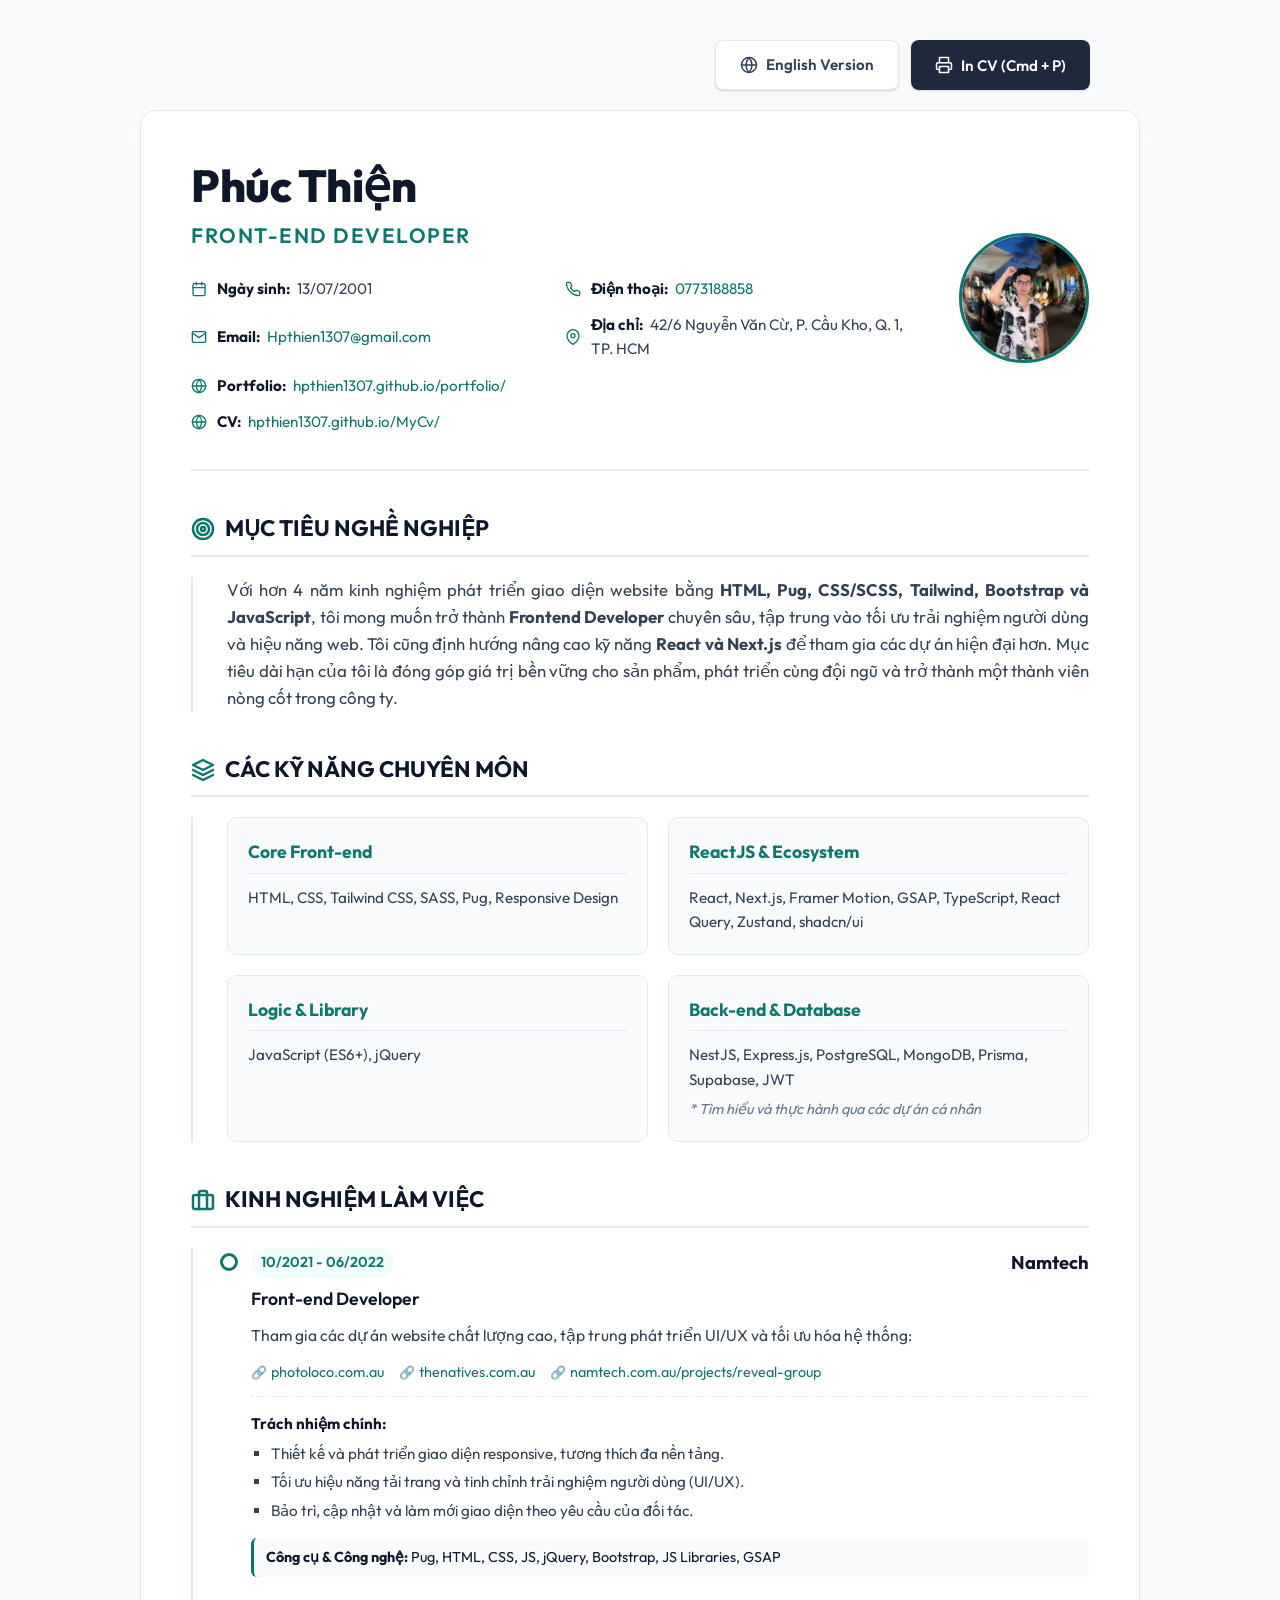
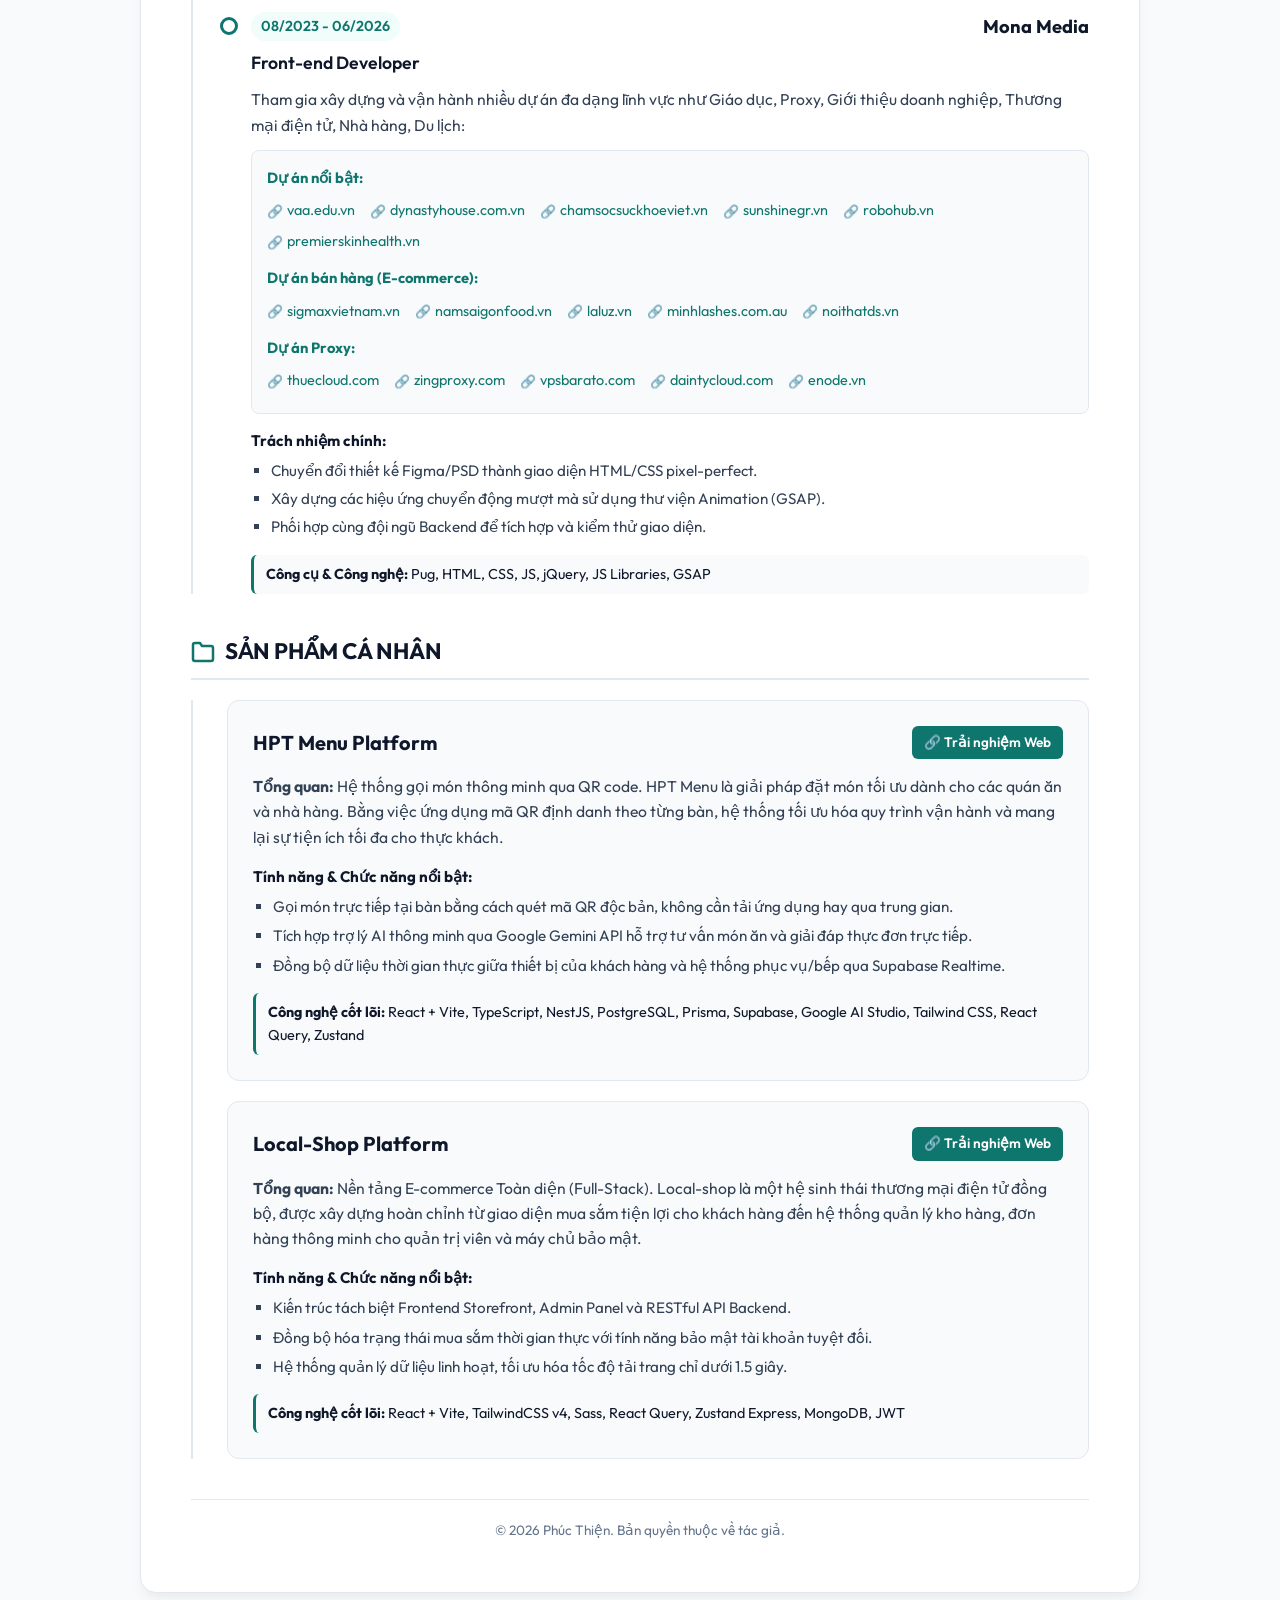
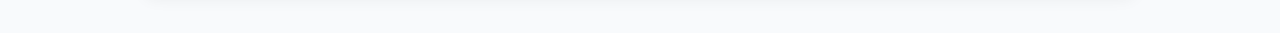
==== index.html @ 42ad77bf "remove note" ====
<!doctype html>
<html lang="vi">
  <head>
    <meta charset="UTF-8" />
    <meta name="viewport" content="width=device-width, initial-scale=1.0" />
    <title>Phúc Thiện - Front-end Developer Resume</title>
    <link rel="preconnect" href="https://fonts.googleapis.com" />
    <link rel="preconnect" href="https://fonts.gstatic.com" crossorigin />
    <link
      href="https://fonts.googleapis.com/css2?family=Outfit:wght@300;400;500;600;700;800&display=swap"
      rel="stylesheet"
    />
    <link rel="stylesheet" href="style.css" />
  </head>
  <body>
    <!-- Action Controls (Hidden in Print) -->
    <div class="no-print controls-container">
      <a href="index_en.html" class="btn-lang">
        <svg
          xmlns="http://www.w3.org/2000/svg"
          viewBox="0 0 24 24"
          fill="none"
          stroke="currentColor"
          stroke-width="2"
          stroke-linecap="round"
          stroke-linejoin="round"
          class="icon"
        >
          <circle cx="12" cy="12" r="10"></circle>
          <line x1="2" y1="12" x2="22" y2="12"></line>
          <path
            d="M12 2a15.3 15.3 0 0 1 4 10 15.3 15.3 0 0 1-4 10 15.3 15.3 0 0 1-4-10 15.3 15.3 0 0 1 4-10z"
          ></path>
        </svg>
        English Version
      </a>
      <button onclick="window.print()" class="btn-print">
        <svg
          xmlns="http://www.w3.org/2000/svg"
          viewBox="0 0 24 24"
          fill="none"
          stroke="currentColor"
          stroke-width="2"
          stroke-linecap="round"
          stroke-linejoin="round"
          class="icon"
        >
          <path d="M6 9V2h12v7"></path>
          <path
            d="M6 18H4a2 2 0 0 1-2-2v-5a2 2 0 0 1 2-2h16a2 2 0 0 1 2 2v5a2 2 0 0 1-2 2h-2"
          ></path>
          <rect x="6" y="14" width="12" height="8"></rect>
        </svg>
        In CV (Cmd + P)
      </button>
    </div>

    <div class="resume-container">
      <!-- Header Section -->
      <header class="resume-header">
        <div class="header-main">
          <h1 class="candidate-name">Phúc Thiện</h1>
          <p class="candidate-title">Front-end Developer</p>

          <div class="contact-grid">
            <div class="contact-item">
              <svg
                xmlns="http://www.w3.org/2000/svg"
                viewBox="0 0 24 24"
                fill="none"
                stroke="currentColor"
                stroke-width="2"
                stroke-linecap="round"
                stroke-linejoin="round"
                class="contact-icon"
              >
                <rect x="3" y="4" width="18" height="18" rx="2" ry="2"></rect>
                <line x1="16" y1="2" x2="16" y2="6"></line>
                <line x1="8" y1="2" x2="8" y2="6"></line>
                <line x1="3" y1="10" x2="21" y2="10"></line>
              </svg>
              <span><strong>Ngày sinh:</strong> 13/07/2001</span>
            </div>
            <div class="contact-item">
              <svg
                xmlns="http://www.w3.org/2000/svg"
                viewBox="0 0 24 24"
                fill="none"
                stroke="currentColor"
                stroke-width="2"
                stroke-linecap="round"
                stroke-linejoin="round"
                class="contact-icon"
              >
                <path
                  d="M22 16.92v3a2 2 0 0 1-2.18 2 19.79 19.79 0 0 1-8.63-3.07 19.5 19.5 0 0 1-6-6 19.79 19.79 0 0 1-3.07-8.67A2 2 0 0 1 4.11 2h3a2 2 0 0 1 2 1.72 12.84 12.84 0 0 0 .7 2.81 2 2 0 0 1-.45 2.11L8.09 9.91a16 16 0 0 0 6 6l1.27-1.27a2 2 0 0 1 2.11-.45 12.84 12.84 0 0 0 2.81.7A2 2 0 0 1 22 16.92z"
                ></path>
              </svg>
              <span
                ><strong>Điện thoại:</strong>
                <a href="tel:0773188858">0773188858</a></span
              >
            </div>
            <div class="contact-item">
              <svg
                xmlns="http://www.w3.org/2000/svg"
                viewBox="0 0 24 24"
                fill="none"
                stroke="currentColor"
                stroke-width="2"
                stroke-linecap="round"
                stroke-linejoin="round"
                class="contact-icon"
              >
                <path
                  d="M4 4h16c1.1 0 2 .9 2 2v12c0 1.1-.9 2-2 2H4c-1.1 0-2-.9-2-2V6c0-1.1.9-2 2-2z"
                ></path>
                <polyline points="22,6 12,13 2,6"></polyline>
              </svg>
              <span
                ><strong>Email:</strong>
                <a href="mailto:Hpthien1307@gmail.com"
                  >Hpthien1307@gmail.com</a
                ></span
              >
            </div>
            <div class="contact-item">
              <svg
                xmlns="http://www.w3.org/2000/svg"
                viewBox="0 0 24 24"
                fill="none"
                stroke="currentColor"
                stroke-width="2"
                stroke-linecap="round"
                stroke-linejoin="round"
                class="contact-icon"
              >
                <path d="M21 10c0 7-9 13-9 13s-9-6-9-13a9 9 0 0 1 18 0z"></path>
                <circle cx="12" cy="10" r="3"></circle>
              </svg>
              <span
                ><strong>Địa chỉ:</strong> 42/6 Nguyễn Văn Cừ, P. Cầu Kho, Q. 1,
                TP. HCM</span
              >
            </div>
            <div class="contact-item full-width">
              <svg
                xmlns="http://www.w3.org/2000/svg"
                viewBox="0 0 24 24"
                fill="none"
                stroke="currentColor"
                stroke-width="2"
                stroke-linecap="round"
                stroke-linejoin="round"
                class="contact-icon"
              >
                <circle cx="12" cy="12" r="10"></circle>
                <line x1="2" y1="12" x2="22" y2="12"></line>
                <path
                  d="M12 2a15.3 15.3 0 0 1 4 10 15.3 15.3 0 0 1-4 10 15.3 15.3 0 0 1-4-10 15.3 15.3 0 0 1 4-10z"
                ></path>
              </svg>
              <span
                ><strong>Portfolio:</strong>
                <a
                  href="https://hpthien1307.github.io/portfolio/"
                  target="_blank"
                  >hpthien1307.github.io/portfolio/</a
                ></span
              >
            </div>
            <div class="contact-item full-width">
              <svg
                xmlns="http://www.w3.org/2000/svg"
                viewBox="0 0 24 24"
                fill="none"
                stroke="currentColor"
                stroke-width="2"
                stroke-linecap="round"
                stroke-linejoin="round"
                class="contact-icon"
              >
                <circle cx="12" cy="12" r="10"></circle>
                <line x1="2" y1="12" x2="22" y2="12"></line>
                <path
                  d="M12 2a15.3 15.3 0 0 1 4 10 15.3 15.3 0 0 1-4 10 15.3 15.3 0 0 1-4-10 15.3 15.3 0 0 1 4-10z"
                ></path>
              </svg>
              <span
                ><strong>CV:</strong>
                <a href="https://hpthien1307.github.io/MyCv/" target="_blank"
                  >hpthien1307.github.io/MyCv/</a
                ></span
              >
            </div>
          </div>
        </div>

        <div class="header-avatar">
          <div class="avatar-wrapper">
            <!-- Standard image target. If missing, CSS fallback renders an elegant placeholder -->
            <img
              src="avatar.jpg"
              alt="Phúc Thiện"
              onerror="
                this.style.display = 'none';
                this.nextElementSibling.style.display = 'flex';
              "
            />
            <div class="avatar-placeholder" style="display: none">
              <img src="./public/photo_2026-06-13 22.33.22.jpeg" alt="" />
            </div>
          </div>
        </div>
      </header>

      <!-- Main Grid Area -->
      <main class="resume-main">
        <!-- Objective Section -->
        <section class="resume-section">
          <h2 class="section-title">
            <span class="title-icon">
              <svg
                xmlns="http://www.w3.org/2000/svg"
                viewBox="0 0 24 24"
                fill="none"
                stroke="currentColor"
                stroke-width="2.5"
                stroke-linecap="round"
                stroke-linejoin="round"
              >
                <circle cx="12" cy="12" r="10"></circle>
                <circle cx="12" cy="12" r="6"></circle>
                <circle cx="12" cy="12" r="2"></circle>
              </svg>
            </span>
            Mục tiêu nghề nghiệp
          </h2>
          <div class="section-content timeline">
            <p class="summary-text">
              Với hơn 4 năm kinh nghiệm phát triển giao diện website bằng
              <strong
                >HTML, Pug, CSS/SCSS, Tailwind, Bootstrap và JavaScript</strong
              >, tôi mong muốn trở thành
              <strong>Frontend Developer</strong> chuyên sâu, tập trung vào tối
              ưu trải nghiệm người dùng và hiệu năng web. Tôi cũng định hướng
              nâng cao kỹ năng <strong>React và Next.js</strong> để tham gia các
              dự án hiện đại hơn. Mục tiêu dài hạn của tôi là đóng góp giá trị
              bền vững cho sản phẩm, phát triển cùng đội ngũ và trở thành một
              thành viên nòng cốt trong công ty.
            </p>
          </div>
        </section>

        <!-- Skills Section -->
        <section class="resume-section">
          <h2 class="section-title">
            <span class="title-icon">
              <svg
                xmlns="http://www.w3.org/2000/svg"
                viewBox="0 0 24 24"
                fill="none"
                stroke="currentColor"
                stroke-width="2.5"
                stroke-linecap="round"
                stroke-linejoin="round"
              >
                <polygon points="12 2 2 7 12 12 22 7 12 2"></polygon>
                <polyline points="2 17 12 22 22 17"></polyline>
                <polyline points="2 12 12 17 22 12"></polyline>
              </svg>
            </span>
            Các kỹ năng chuyên môn
          </h2>
          <div class="section-content timeline skills-grid">
            <div class="skill-card">
              <h3 class="skill-category">Core Front-end</h3>
              <p class="skill-details">
                HTML, CSS, Tailwind CSS, SASS, Pug, Responsive Design
              </p>
            </div>

            <div class="skill-card">
              <h3 class="skill-category">ReactJS & Ecosystem</h3>
              <p class="skill-details">
                React, Next.js, Framer Motion, GSAP, TypeScript, React Query,
                Zustand, shadcn/ui
              </p>
            </div>

            <div class="skill-card">
              <h3 class="skill-category">Logic & Library</h3>
              <p class="skill-details">JavaScript (ES6+), jQuery</p>
            </div>

            <div class="skill-card">
              <h3 class="skill-category">Back-end & Database</h3>
              <p class="skill-details">
                NestJS, Express.js, PostgreSQL, MongoDB, Prisma, Supabase, JWT
              </p>
              <span class="skill-note"
                >* Tìm hiểu và thực hành qua các dự án cá nhân</span
              >
            </div>
          </div>
        </section>

        <!-- Work Experience Section -->
        <section class="resume-section">
          <h2 class="section-title">
            <span class="title-icon">
              <svg
                xmlns="http://www.w3.org/2000/svg"
                viewBox="0 0 24 24"
                fill="none"
                stroke="currentColor"
                stroke-width="2.5"
                stroke-linecap="round"
                stroke-linejoin="round"
              >
                <rect x="2" y="7" width="20" height="14" rx="2" ry="2"></rect>
                <path d="M16 21V5a2 2 0 0 0-2-2h-4a2 2 0 0 0-2 2v16"></path>
              </svg>
            </span>
            Kinh nghiệm làm việc
          </h2>
          <div class="section-content timeline">
            <!-- Job 1 -->
            <div class="timeline-item">
              <div class="timeline-meta">
                <span class="timeline-date">10/2021 - 06/2022</span>
                <span class="company-name">Namtech</span>
              </div>
              <div class="timeline-body">
                <h3 class="job-role">Front-end Developer</h3>
                <p class="job-desc">
                  Tham gia các dự án website chất lượng cao, tập trung phát
                  triển UI/UX và tối ưu hóa hệ thống:
                </p>
                <ul class="project-links">
                  <li>
                    <a href="https://photoloco.com.au/" target="_blank"
                      >photoloco.com.au</a
                    >
                  </li>
                  <li>
                    <a href="https://thenatives.com.au/" target="_blank"
                      >thenatives.com.au</a
                    >
                  </li>
                  <li>
                    <a
                      href="https://namtech.com.au/projects/reveal-group/"
                      target="_blank"
                      >namtech.com.au/projects/reveal-group</a
                    >
                  </li>
                </ul>
                <div class="job-tasks">
                  <p><strong>Trách nhiệm chính:</strong></p>
                  <ul>
                    <li>
                      Thiết kế và phát triển giao diện responsive, tương thích
                      đa nền tảng.
                    </li>
                    <li>
                      Tối ưu hiệu năng tải trang và tinh chỉnh trải nghiệm người
                      dùng (UI/UX).
                    </li>
                    <li>
                      Bảo trì, cập nhật và làm mới giao diện theo yêu cầu của
                      đối tác.
                    </li>
                  </ul>
                </div>
                <p class="tech-stack">
                  <strong>Công cụ & Công nghệ:</strong> Pug, HTML, CSS, JS,
                  jQuery, Bootstrap, JS Libraries, GSAP
                </p>
              </div>
            </div>

            <!-- Job 2 -->
            <div class="timeline-item">
              <div class="timeline-meta">
                <span class="timeline-date">08/2023 - 06/2026</span>
                <span class="company-name">Mona Media</span>
              </div>
              <div class="timeline-body">
                <h3 class="job-role">Front-end Developer</h3>
                <p class="job-desc">
                  Tham gia xây dựng và vận hành nhiều dự án đa dạng lĩnh vực như
                  Giáo dục, Proxy, Giới thiệu doanh nghiệp, Thương mại điện tử,
                  Nhà hàng, Du lịch:
                </p>
                <div class="project-categories-container">
                  <p><strong>Dự án nổi bật:</strong></p>
                  <ul class="project-links">
                    <li>
                      <a href="https://vaa.edu.vn/" target="_blank"
                        >vaa.edu.vn</a
                      >
                    </li>
                    <li>
                      <a href="https://www.dynastyhouse.com.vn/" target="_blank"
                        >dynastyhouse.com.vn</a
                      >
                    </li>
                    <li>
                      <a href="https://chamsocsuckhoeviet.vn/" target="_blank"
                        >chamsocsuckhoeviet.vn</a
                      >
                    </li>
                    <li>
                      <a href="https://sunshinegr.vn/" target="_blank"
                        >sunshinegr.vn</a
                      >
                    </li>
                    <li>
                      <a href="https://robohub.vn/" target="_blank"
                        >robohub.vn</a
                      >
                    </li>
                    <li>
                      <a href="https://premierskinhealth.vn/" target="_blank"
                        >premierskinhealth.vn</a
                      >
                    </li>
                  </ul>

                  <p><strong>Dự án bán hàng (E-commerce):</strong></p>
                  <ul class="project-links">
                    <li>
                      <a href="https://sigmaxvietnam.vn/" target="_blank"
                        >sigmaxvietnam.vn</a
                      >
                    </li>
                    <li>
                      <a href="https://namsaigonfood.vn/" target="_blank"
                        >namsaigonfood.vn</a
                      >
                    </li>
                    <li>
                      <a href="https://laluz.vn/" target="_blank">laluz.vn</a>
                    </li>
                    <li>
                      <a href="https://minhlashes.com.au/" target="_blank"
                        >minhlashes.com.au</a
                      >
                    </li>
                    <li>
                      <a href="https://noithatds.vn/" target="_blank"
                        >noithatds.vn</a
                      >
                    </li>
                  </ul>

                  <p><strong>Dự án Proxy:</strong></p>
                  <ul class="project-links">
                    <li>
                      <a href="https://thuecloud.com/" target="_blank"
                        >thuecloud.com</a
                      >
                    </li>
                    <li>
                      <a href="https://zingproxy.com/" target="_blank"
                        >zingproxy.com</a
                      >
                    </li>
                    <li>
                      <a href="https://vpsbarato.com/" target="_blank"
                        >vpsbarato.com</a
                      >
                    </li>
                    <li>
                      <a href="https://daintycloud.com/" target="_blank"
                        >daintycloud.com</a
                      >
                    </li>
                    <li>
                      <a href="https://enode.vn/" target="_blank">enode.vn</a>
                    </li>
                  </ul>
                </div>
                <div class="job-tasks">
                  <p><strong>Trách nhiệm chính:</strong></p>
                  <ul>
                    <li>
                      Chuyển đổi thiết kế Figma/PSD thành giao diện HTML/CSS
                      pixel-perfect.
                    </li>
                    <li>
                      Xây dựng các hiệu ứng chuyển động mượt mà sử dụng thư viện
                      Animation (GSAP).
                    </li>
                    <li>
                      Phối hợp cùng đội ngũ Backend để tích hợp và kiểm thử giao
                      diện.
                    </li>
                  </ul>
                </div>
                <p class="tech-stack">
                  <strong>Công cụ & Công nghệ:</strong> Pug, HTML, CSS, JS,
                  jQuery, JS Libraries, GSAP
                </p>
              </div>
            </div>
          </div>
        </section>

        <!-- Personal Projects Section -->
        <section class="resume-section">
          <h2 class="section-title">
            <span class="title-icon">
              <svg
                xmlns="http://www.w3.org/2000/svg"
                viewBox="0 0 24 24"
                fill="none"
                stroke="currentColor"
                stroke-width="2.5"
                stroke-linecap="round"
                stroke-linejoin="round"
              >
                <path
                  d="M22 19a2 2 0 0 1-2 2H4a2 2 0 0 1-2-2V5a2 2 0 0 1 2-2h5l2 3h9a2 2 0 0 1 2 2z"
                ></path>
              </svg>
            </span>
            Sản phẩm cá nhân
          </h2>
          <div class="section-content timeline">
            <div class="project-card">
              <div class="project-header">
                <h3 class="project-name">HPT Menu Platform</h3>
                <a
                  href="https://htp-menu-frontend.vercel.app"
                  target="_blank"
                  class="btn-project-link"
                >
                  🔗 Trải nghiệm Web
                </a>
              </div>

              <p class="project-overview">
                <strong>Tổng quan:</strong> Hệ thống gọi món thông minh qua QR
                code. HPT Menu là giải pháp đặt món tối ưu dành cho các quán ăn
                và nhà hàng. Bằng việc ứng dụng mã QR định danh theo từng bàn,
                hệ thống tối ưu hóa quy trình vận hành và mang lại sự tiện ích
                tối đa cho thực khách.
              </p>

              <div class="project-features">
                <p><strong>Tính năng & Chức năng nổi bật:</strong></p>
                <ul>
                  <li>
                    Gọi món trực tiếp tại bàn bằng cách quét mã QR độc bản,
                    không cần tải ứng dụng hay qua trung gian.
                  </li>
                  <li>
                    Tích hợp trợ lý AI thông minh qua Google Gemini API hỗ trợ
                    tư vấn món ăn và giải đáp thực đơn trực tiếp.
                  </li>
                  <li>
                    Đồng bộ dữ liệu thời gian thực giữa thiết bị của khách hàng
                    và hệ thống phục vụ/bếp qua Supabase Realtime.
                  </li>
                </ul>
              </div>

              <p class="tech-stack">
                <strong>Công nghệ cốt lõi:</strong> React + Vite, TypeScript,
                NestJS, PostgreSQL, Prisma, Supabase, Google AI Studio, Tailwind
                CSS, React Query, Zustand
              </p>
            </div>

            <div class="project-card">
              <div class="project-header">
                <h3 class="project-name">Local-Shop Platform</h3>
                <a
                  href="https://localshop-frontend-orcin.vercel.app/"
                  target="_blank"
                  class="btn-project-link"
                >
                  🔗 Trải nghiệm Web
                </a>
              </div>

              <p class="project-overview">
                <strong>Tổng quan:</strong> Nền tảng E-commerce Toàn diện
                (Full-Stack). Local-shop là một hệ sinh thái thương mại điện tử
                đồng bộ, được xây dựng hoàn chỉnh từ giao diện mua sắm tiện lợi
                cho khách hàng đến hệ thống quản lý kho hàng, đơn hàng thông
                minh cho quản trị viên và máy chủ bảo mật.
              </p>

              <div class="project-features">
                <p><strong>Tính năng & Chức năng nổi bật:</strong></p>
                <ul>
                  <li>
                    Kiến trúc tách biệt Frontend Storefront, Admin Panel và
                    RESTful API Backend.
                  </li>
                  <li>
                    Đồng bộ hóa trạng thái mua sắm thời gian thực với tính năng
                    bảo mật tài khoản tuyệt đối.
                  </li>
                  <li>
                    Hệ thống quản lý dữ liệu linh hoạt, tối ưu hóa tốc độ tải
                    trang chỉ dưới 1.5 giây.
                  </li>
                </ul>
              </div>

              <p class="tech-stack">
                <strong>Công nghệ cốt lõi:</strong> React + Vite, TailwindCSS
                v4, Sass, React Query, Zustand Express, MongoDB, JWT
              </p>
            </div>
          </div>
        </section>
      </main>

      <footer class="resume-footer">
        <p>&copy; 2026 Phúc Thiện. Bản quyền thuộc về tác giả.</p>
      </footer>
    </div>
  </body>
</html>
---- style.css ----
/* ==========================================================================
   DESIGN SYSTEM & VARIABLES
   ========================================================================== */
:root {
  --primary-color: #1e293b; /* Elegant Slate Blue */
  --accent-color: #0f766e; /* Dark Teal Accent */
  --accent-light: #f0fdfa; /* Soft Light Teal background */
  --text-main: #334155; /* Charcoal text for optimal readability */
  --text-dark: #0f172a; /* Near black for headers */
  --text-muted: #64748b; /* Cool grey for metadata */
  --border-color: #e2e8f0; /* Light grey borders */
  --bg-main: #f8fafc; /* Light slate canvas background */
  --bg-card: #ffffff; /* Crisp white card background */
  --font-primary:
    "Outfit", -apple-system, BlinkMacSystemFont, "Segoe UI", Roboto, sans-serif;
  --transition-smooth: all 0.3s cubic-bezier(0.4, 0, 0.2, 1);
  --shadow-sm: 0 1px 3px rgba(0, 0, 0, 0.05), 0 1px 2px rgba(0, 0, 0, 0.1);
  --shadow-md:
    0 4px 6px -1px rgba(0, 0, 0, 0.05), 0 2px 4px -1px rgba(0, 0, 0, 0.03);
  --shadow-lg:
    0 10px 15px -3px rgba(0, 0, 0, 0.05), 0 4px 6px -2px rgba(0, 0, 0, 0.02);
}

/* ==========================================================================
   RESET & BASE STYLES
   ========================================================================== */
* {
  box-sizing: border-box;
  margin: 0;
  padding: 0;
}

body {
  font-family: var(--font-primary);
  background-color: var(--bg-main);
  color: var(--text-main);
  line-height: 1.6;
  padding: 40px 20px;
  display: flex;
  flex-direction: column;
  align-items: center;
  min-height: 100vh;
  -webkit-font-smoothing: antialiased;
}

a {
  color: var(--accent-color);
  text-decoration: none;
  transition: var(--transition-smooth);
}

a:hover {
  color: var(--primary-color);
  text-decoration: underline;
}

/* ==========================================================================
   INTERACTIVE CONTROLS (Web Only)
   ========================================================================== */
.controls-container {
  width: 100%;
  max-width: 900px;
  margin-bottom: 20px;
  display: flex;
  justify-content: flex-end;
  gap: 12px;
}

.btn-print {
  display: inline-flex;
  align-items: center;
  gap: 8px;
  background-color: var(--primary-color);
  color: #ffffff;
  border: none;
  padding: 12px 24px;
  border-radius: 8px;
  font-family: var(--font-primary);
  font-weight: 600;
  font-size: 0.95rem;
  cursor: pointer;
  box-shadow: var(--shadow-sm);
  transition: var(--transition-smooth);
}

.btn-print:hover {
  background-color: var(--accent-color);
  transform: translateY(-1px);
  box-shadow: var(--shadow-md);
}

.btn-print .icon {
  width: 18px;
  height: 18px;
}

.btn-lang {
  display: inline-flex;
  align-items: center;
  gap: 8px;
  background-color: var(--bg-card);
  color: var(--text-main);
  border: 1px solid var(--border-color);
  padding: 12px 24px;
  border-radius: 8px;
  font-family: var(--font-primary);
  font-weight: 600;
  font-size: 0.95rem;
  cursor: pointer;
  box-shadow: var(--shadow-sm);
  transition: var(--transition-smooth);
}

.btn-lang:hover {
  color: var(--accent-color);
  border-color: var(--accent-color);
  background-color: var(--accent-light);
  transform: translateY(-1px);
  box-shadow: var(--shadow-md);
  text-decoration: none;
}

.btn-lang .icon {
  width: 18px;
  height: 18px;
}

/* ==========================================================================
   RESUME CONTAINER & LAYOUT
   ========================================================================== */
.resume-container {
  width: 100%;
  max-width: 1000px;
  background-color: var(--bg-card);
  border-radius: 16px;
  box-shadow: var(--shadow-lg);
  padding: 50px;
  border: 1px solid var(--border-color);
  position: relative;
  overflow: hidden;
}

/* Header Styling */
.resume-header {
  display: flex;
  justify-content: space-between;
  align-items: center;
  gap: 40px;
  border-bottom: 2px solid var(--border-color);
  padding-bottom: 35px;
  margin-bottom: 40px;
}

.header-main {
  flex: 1;
}

.candidate-name {
  font-size: 2.8rem;
  font-weight: 800;
  color: var(--text-dark);
  line-height: 1.1;
  margin-bottom: 8px;
  letter-spacing: -0.5px;
}

.candidate-title {
  font-size: 1.3rem;
  font-weight: 600;
  color: var(--accent-color);
  text-transform: uppercase;
  letter-spacing: 1.5px;
  margin-bottom: 25px;
}

.contact-grid {
  display: grid;
  grid-template-columns: repeat(2, 1fr);
  gap: 12px 20px;
}

.contact-item {
  display: flex;
  align-items: center;
  gap: 10px;
  font-size: 0.95rem;
}

.contact-item.full-width {
  grid-column: span 2;
}

.contact-icon {
  width: 16px;
  height: 16px;
  color: var(--accent-color);
  flex-shrink: 0;
}

.contact-item strong {
  color: var(--text-dark);
  margin-right: 4px;
}

/* Avatar Styling */
.header-avatar {
  flex-shrink: 0;
}

.avatar-wrapper {
  width: 130px;
  height: 130px;
  border-radius: 50%;
  overflow: hidden;
  border: 3px solid var(--accent-color);
  box-shadow: var(--shadow-md);
  background-color: var(--accent-light);
  display: flex;
  align-items: center;
  justify-content: center;
}

.avatar-wrapper img {
  width: 100%;
  height: 100%;
  object-fit: cover;
}

.avatar-placeholder {
  width: 100%;
  height: 100%;
  display: flex;
  align-items: center;
  justify-content: center;
  font-size: 2rem;
  font-weight: 700;
  color: var(--accent-color);
  background-color: var(--accent-light);
}

/* ==========================================================================
   RESUME CONTENT SECTIONS
   ========================================================================== */
.resume-section {
  margin-bottom: 40px;
}

.resume-section:last-of-type {
  margin-bottom: 20px;
}

.section-title {
  font-size: 1.4rem;
  font-weight: 700;
  color: var(--text-dark);
  text-transform: uppercase;
  display: flex;
  align-items: center;
  gap: 10px;
  margin-bottom: 20px;
  border-bottom: 2px solid var(--border-color);
  padding-bottom: 8px;
}

.title-icon {
  display: inline-flex;
  align-items: center;
  justify-content: center;
  color: var(--accent-color);
  width: 24px;
  height: 24px;
}

.section-content {
  padding-left: 34px;
}

.summary-text {
  font-size: 1.05rem;
  color: var(--text-main);
  text-align: justify;
}

/* Work Experience - Timeline Style */
.timeline {
  position: relative;
  border-left: 2px solid var(--border-color);
}

.timeline-item {
  position: relative;
  padding-left: 24px;
  margin-bottom: 35px;
}

.timeline-item:last-child {
  margin-bottom: 0;
}

.timeline-item::before {
  content: "";
  position: absolute;
  left: -7px;
  top: 5px;
  width: 12px;
  height: 12px;
  border-radius: 50%;
  background-color: var(--bg-card);
  border: 3px solid var(--accent-color);
  transition: var(--transition-smooth);
}

.timeline-item:hover::before {
  background-color: var(--accent-color);
  transform: scale(1.2);
}

.timeline-meta {
  display: flex;
  justify-content: space-between;
  align-items: center;
  margin-bottom: 8px;
}

.timeline-date {
  font-size: 0.9rem;
  font-weight: 600;
  color: var(--accent-color);
  background-color: var(--accent-light);
  padding: 3px 10px;
  border-radius: 20px;
}

.company-name {
  font-size: 1.15rem;
  font-weight: 700;
  color: var(--text-dark);
}

.job-role {
  font-size: 1.1rem;
  font-weight: 600;
  color: var(--text-dark);
  margin-bottom: 10px;
}

.job-desc {
  font-size: 0.98rem;
  margin-bottom: 12px;
  color: var(--text-main);
}

.project-categories-container {
  display: flex;
  flex-direction: column;
  gap: 8px;
  margin-bottom: 15px;
  background-color: var(--bg-main);
  padding: 15px;
  border-radius: 8px;
  border: 1px solid var(--border-color);
}

.project-categories-container p {
  font-size: 0.92rem;
  font-weight: 700;
  color: var(--accent-color);
  margin-bottom: 2px;
}

.project-categories-container .project-links {
  border-bottom: none;
  padding-bottom: 0;
  margin-bottom: 5px;
}

.project-links {
  list-style: none;
  display: flex;
  flex-wrap: wrap;
  gap: 8px 15px;
  margin-bottom: 15px;
  padding-bottom: 12px;
  border-bottom: 1px dashed var(--border-color);
}

.project-links li {
  font-size: 0.9rem;
  display: flex;
  align-items: center;
  gap: 4px;
}

.project-links li::before {
  content: "🔗";
  font-size: 0.8rem;
}

.job-tasks {
  margin-bottom: 15px;
}

.job-tasks p {
  font-size: 0.95rem;
  margin-bottom: 6px;
  color: var(--text-dark);
}

.job-tasks ul {
  list-style-type: square;
  padding-left: 20px;
}

.job-tasks li {
  font-size: 0.95rem;
  margin-bottom: 4px;
  color: var(--text-main);
}

.tech-stack {
  font-size: 0.9rem;
  background-color: var(--bg-main);
  padding: 8px 12px;
  border-radius: 6px;
  border-left: 3px solid var(--accent-color);
  color: var(--text-dark);
}

/* Skills Cards Layout */
.skills-grid {
  display: grid;
  grid-template-columns: repeat(2, 1fr);
  gap: 20px;
}

.skill-card {
  background-color: var(--bg-main);
  padding: 20px;
  border-radius: 10px;
  border: 1px solid var(--border-color);
  transition: var(--transition-smooth);
}

.skill-card:hover {
  transform: translateY(-2px);
  box-shadow: var(--shadow-md);
  border-color: var(--accent-color);
}

.skill-category {
  font-size: 1.1rem;
  font-weight: 700;
  color: var(--accent-color);
  margin-bottom: 12px;
  border-bottom: 1px solid var(--border-color);
  padding-bottom: 6px;
}

.skill-card ul {
  list-style-type: none;
}

.skill-details {
  font-size: 0.95rem;
  color: var(--text-main);
  line-height: 1.6;
}

.skill-note {
  display: block;
  font-size: 0.9rem;
  color: var(--text-muted);
  margin-top: 6px;
  font-style: italic;
}

.skill-card li {
  font-size: 0.95rem;
  margin-bottom: 10px;
  position: relative;
  padding-left: 15px;
}

.skill-card li:last-child {
  margin-bottom: 0;
}

.skill-card li::before {
  content: "•";
  color: var(--accent-color);
  font-weight: bold;
  position: absolute;
  left: 0;
  font-size: 1.2rem;
  line-height: 1;
}

/* Footer */
.resume-footer {
  text-align: center;
  border-top: 1px solid var(--border-color);
  padding-top: 20px;
  margin-top: 40px;
  color: var(--text-muted);
  font-size: 0.85rem;
}

/* Project Cards */
.project-card {
  background-color: var(--bg-main);
  padding: 25px;
  border-radius: 12px;
  border: 1px solid var(--border-color);
  margin-bottom: 20px;
  transition: var(--transition-smooth);
}

.project-card:hover {
  transform: translateY(-2px);
  box-shadow: var(--shadow-md);
  border-color: var(--accent-color);
}

.project-header {
  display: flex;
  justify-content: space-between;
  align-items: center;
  margin-bottom: 15px;
  flex-wrap: wrap;
  gap: 10px;
}

.project-name {
  font-size: 1.25rem;
  font-weight: 700;
  color: var(--text-dark);
}

.btn-project-link {
  display: inline-flex;
  align-items: center;
  background-color: var(--accent-color);
  color: #ffffff;
  padding: 6px 12px;
  border-radius: 6px;
  font-size: 0.85rem;
  font-weight: 600;
  transition: var(--transition-smooth);
}

.btn-project-link:hover {
  background-color: var(--primary-color);
  color: #ffffff;
  text-decoration: none;
}

.project-overview {
  font-size: 0.98rem;
  color: var(--text-main);
  margin-bottom: 15px;
}

.project-features {
  margin-bottom: 15px;
}

.project-features p {
  font-size: 0.95rem;
  font-weight: 600;
  color: var(--text-dark);
  margin-bottom: 6px;
}

.project-features ul {
  list-style-type: square;
  padding-left: 20px;
}

.project-features li {
  font-size: 0.95rem;
  margin-bottom: 5px;
  color: var(--text-main);
}

/* ==========================================================================
   RESPONSIVE DESIGN (Screen)
   ========================================================================== */
@media (max-width: 768px) {
  body {
    padding: 20px 10px;
  }

  .resume-container {
    padding: 25px 20px;
  }

  .resume-header {
    flex-direction: column-reverse;
    align-items: flex-start;
    gap: 20px;
    padding-bottom: 25px;
  }

  .candidate-name {
    font-size: 2.2rem;
  }

  .contact-grid {
    grid-template-columns: 1fr;
    gap: 8px;
  }

  .contact-item.full-width {
    grid-column: span 1;
  }

  .section-content {
    padding-left: 0;
  }

  .timeline {
    border-left: none;
  }

  .timeline-item {
    padding-left: 0;
  }

  .timeline-item::before {
    display: none;
  }

  .timeline-meta {
    flex-direction: column;
    align-items: flex-start;
    gap: 6px;
    margin-bottom: 10px;
  }

  .skills-grid {
    grid-template-columns: 1fr;
  }
}

/* ==========================================================================
   PRINT STYLES (Cmd + P Optimization)
   ========================================================================== */
@media print {
  /* Reset layout for physical paper */
  @page {
    size: A4;
    margin: 15mm 15mm 15mm 15mm;
  }

  body {
    background-color: #ffffff;
    color: #000000;
    padding: 0;
    margin: 0;
    width: 100%;
    font-size: 10pt; /* Optimal print font size */
  }

  .no-print {
    display: none !important;
  }

  .resume-container {
    border: none;
    box-shadow: none;
    padding: 0;
    background: transparent;
    width: 100%;
    max-width: 100%;
  }

  .resume-header {
    border-bottom: 1.5pt solid #000000;
    padding-bottom: 20px;
    margin-bottom: 25px;
  }

  .candidate-name {
    font-size: 24pt;
    color: #000000;
  }

  .candidate-title {
    font-size: 13pt;
    color: #333333;
    margin-bottom: 15px;
  }

  .contact-grid {
    grid-template-columns: repeat(2, 1fr);
    gap: 6px 15px;
  }

  .contact-item {
    font-size: 9pt;
  }

  .avatar-wrapper {
    width: 100px;
    height: 100px;
    border: 2pt solid #000000;
    /* Ensure background graphics prints if browser settings allow */
    print-color-adjust: exact;
    -webkit-print-color-adjust: exact;
  }

  .resume-section {
    margin-bottom: 25px;
  }

  .section-title {
    font-size: 12pt;
    border-bottom: 1.5pt solid #000000;
    padding-bottom: 4px;
    margin-bottom: 12px;
    color: #000000;
    page-break-after: avoid;
    break-after: avoid;
  }

  .title-icon {
    display: none; /* Hide SVG icons in print to clean up look */
  }

  .section-content {
    padding-left: 0;
  }

  .summary-text {
    font-size: 9.5pt;
  }

  /* Print Timeline Adjustment */
  .timeline {
    border-left: none;
  }

  .timeline-item {
    padding-left: 0;
    margin-bottom: 20px;
  }

  .timeline-item::before {
    display: none;
  }

  .timeline-meta {
    margin-bottom: 4px;
  }

  .timeline-date {
    background-color: transparent;
    border: 1px solid #000000;
    color: #000000;
    font-size: 8.5pt;
    font-weight: 700;
    padding: 2px 6px;
    border-radius: 4px;
    print-color-adjust: exact;
    -webkit-print-color-adjust: exact;
  }

  .company-name {
    font-size: 11pt;
  }

  .job-role {
    font-size: 10.5pt;
    margin-bottom: 6px;
  }

  .project-categories-container {
    background-color: transparent;
    padding: 0;
    border: none;
    margin-bottom: 10px;
    gap: 4px;
  }

  .project-categories-container p {
    font-size: 9pt;
    margin-bottom: 2px;
  }

  .project-categories-container .project-links {
    border-bottom: none;
    padding-bottom: 0;
    margin-bottom: 4px;
  }

  .project-links {
    gap: 6px 12px;
    margin-bottom: 8px;
    padding-bottom: 6px;
  }

  .project-links li::before {
    content: "";
  }

  .tech-stack {
    background-color: transparent;
    border: 1px solid #e2e8f0;
    padding: 4px 8px;
    font-size: 8.5pt;
    print-color-adjust: exact;
    -webkit-print-color-adjust: exact;
  }

  .skills-grid {
    grid-template-columns: repeat(2, 1fr);
    gap: 15px;
  }

  .skill-card {
    background-color: transparent;
    padding: 0;
    border: none;
  }

  .skill-category {
    font-size: 10.5pt;
    margin-bottom: 6px;
    border-bottom: 0.5pt solid #000000;
    padding-bottom: 2px;
    color: #000000;
  }

  .skill-card li {
    font-size: 9pt;
    margin-bottom: 6px;
  }

  .skill-details {
    font-size: 9pt;
    line-height: 1.4;
    color: #333333;
  }

  .skill-note {
    display: block;
    font-size: 8pt;
    color: #666666;
    margin-top: 4px;
    font-style: italic;
  }

  /* Project print styles */
  .project-card {
    background-color: transparent;
    padding: 0;
    border: none;
  }

  .project-header {
    margin-bottom: 8px;
  }

  .project-name {
    font-size: 11pt;
  }

  .btn-project-link {
    background-color: transparent;
    color: #000000;
    border: 1px solid #000000;
    padding: 2px 6px;
    font-size: 8pt;
    border-radius: 4px;
    print-color-adjust: exact;
    -webkit-print-color-adjust: exact;
  }

  .project-overview {
    font-size: 9.5pt;
    margin-bottom: 8px;
  }

  .project-features {
    margin-bottom: 8px;
  }

  .project-features p {
    font-size: 9.5pt;
    margin-bottom: 4px;
  }

  .project-features li {
    font-size: 9pt;
    margin-bottom: 4px;
  }

  .resume-footer {
    margin-top: 20px;
    padding-top: 10px;
    font-size: 8pt;
  }
}
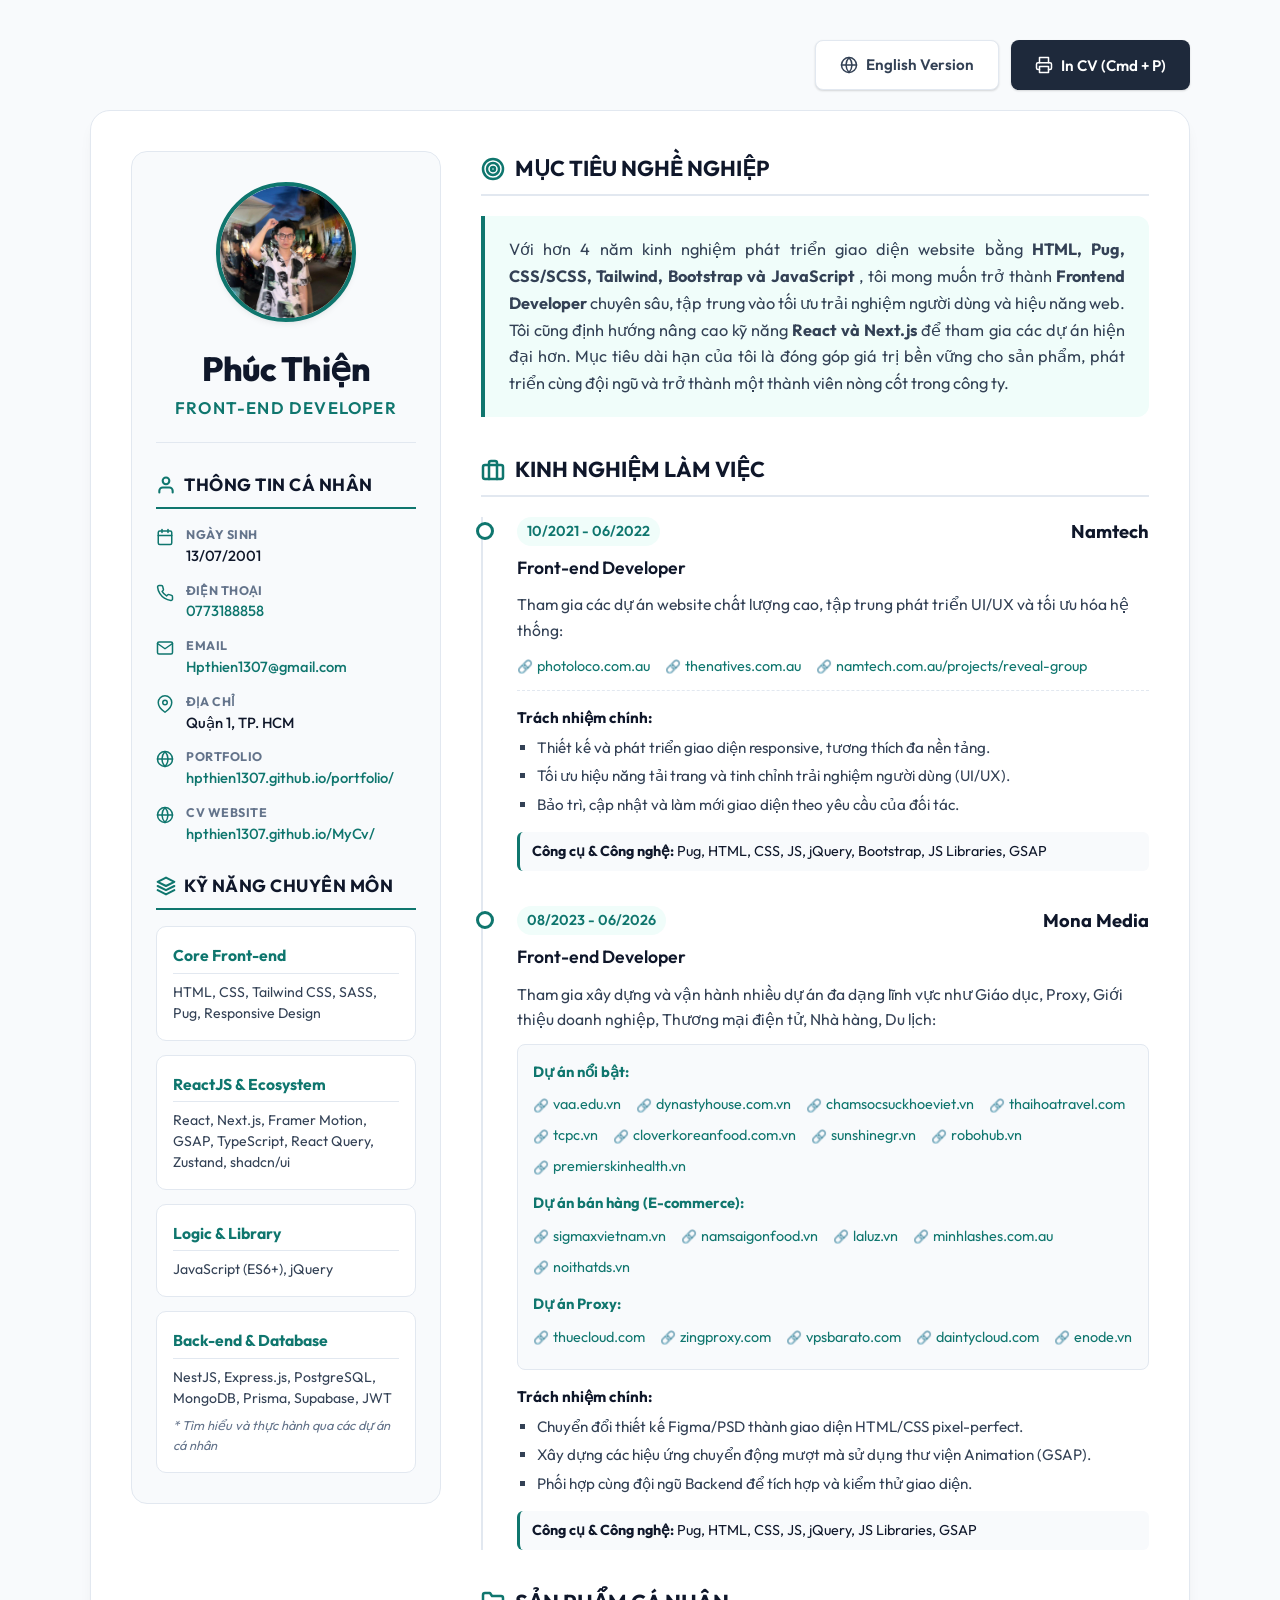
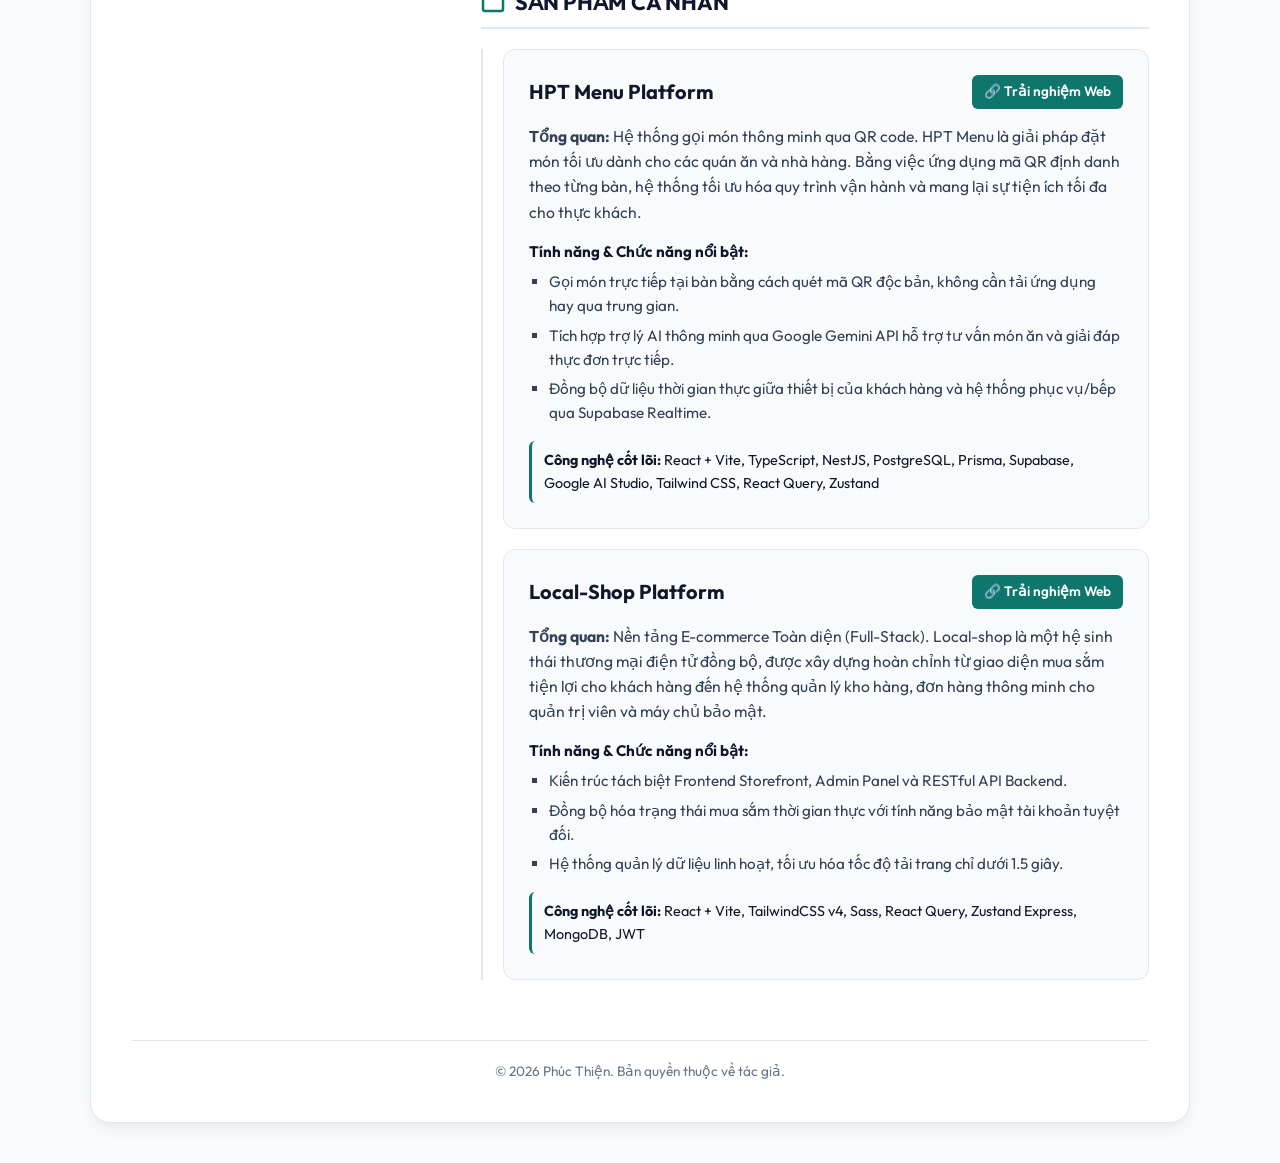
==== commit ac9fa02d: "update content" ====
--- a/index.html
+++ b/index.html
@@ -6,10 +6,7 @@
     <title>Phúc Thiện - Front-end Developer Resume</title>
     <link rel="preconnect" href="https://fonts.googleapis.com" />
     <link rel="preconnect" href="https://fonts.gstatic.com" crossorigin />
-    <link
-      href="https://fonts.googleapis.com/css2?family=Outfit:wght@300;400;500;600;700;800&display=swap"
-      rel="stylesheet"
-    />
+    <link href="https://fonts.googleapis.com/css2?family=Outfit:wght@300;400;500;600;700;800&display=swap" rel="stylesheet" />
     <link rel="stylesheet" href="style.css" />
   </head>
   <body>
@@ -28,9 +25,7 @@
         >
           <circle cx="12" cy="12" r="10"></circle>
           <line x1="2" y1="12" x2="22" y2="12"></line>
-          <path
-            d="M12 2a15.3 15.3 0 0 1 4 10 15.3 15.3 0 0 1-4 10 15.3 15.3 0 0 1-4-10 15.3 15.3 0 0 1 4-10z"
-          ></path>
+          <path d="M12 2a15.3 15.3 0 0 1 4 10 15.3 15.3 0 0 1-4 10 15.3 15.3 0 0 1-4-10 15.3 15.3 0 0 1 4-10z"></path>
         </svg>
         English Version
       </a>
@@ -46,9 +41,7 @@
           class="icon"
         >
           <path d="M6 9V2h12v7"></path>
-          <path
-            d="M6 18H4a2 2 0 0 1-2-2v-5a2 2 0 0 1 2-2h16a2 2 0 0 1 2 2v5a2 2 0 0 1-2 2h-2"
-          ></path>
+          <path d="M6 18H4a2 2 0 0 1-2-2v-5a2 2 0 0 1 2-2h16a2 2 0 0 1 2 2v5a2 2 0 0 1-2 2h-2"></path>
           <rect x="6" y="14" width="12" height="8"></rect>
         </svg>
         In CV (Cmd + P)
@@ -56,570 +49,492 @@
     </div>
 
     <div class="resume-container">
-      <!-- Header Section -->
-      <header class="resume-header">
-        <div class="header-main">
-          <h1 class="candidate-name">Phúc Thiện</h1>
-          <p class="candidate-title">Front-end Developer</p>
-
-          <div class="contact-grid">
-            <div class="contact-item">
-              <svg
-                xmlns="http://www.w3.org/2000/svg"
-                viewBox="0 0 24 24"
-                fill="none"
-                stroke="currentColor"
-                stroke-width="2"
-                stroke-linecap="round"
-                stroke-linejoin="round"
-                class="contact-icon"
-              >
-                <rect x="3" y="4" width="18" height="18" rx="2" ry="2"></rect>
-                <line x1="16" y1="2" x2="16" y2="6"></line>
-                <line x1="8" y1="2" x2="8" y2="6"></line>
-                <line x1="3" y1="10" x2="21" y2="10"></line>
-              </svg>
-              <span><strong>Ngày sinh:</strong> 13/07/2001</span>
-            </div>
-            <div class="contact-item">
-              <svg
-                xmlns="http://www.w3.org/2000/svg"
-                viewBox="0 0 24 24"
-                fill="none"
-                stroke="currentColor"
-                stroke-width="2"
-                stroke-linecap="round"
-                stroke-linejoin="round"
-                class="contact-icon"
-              >
-                <path
-                  d="M22 16.92v3a2 2 0 0 1-2.18 2 19.79 19.79 0 0 1-8.63-3.07 19.5 19.5 0 0 1-6-6 19.79 19.79 0 0 1-3.07-8.67A2 2 0 0 1 4.11 2h3a2 2 0 0 1 2 1.72 12.84 12.84 0 0 0 .7 2.81 2 2 0 0 1-.45 2.11L8.09 9.91a16 16 0 0 0 6 6l1.27-1.27a2 2 0 0 1 2.11-.45 12.84 12.84 0 0 0 2.81.7A2 2 0 0 1 22 16.92z"
-                ></path>
-              </svg>
-              <span
-                ><strong>Điện thoại:</strong>
-                <a href="tel:0773188858">0773188858</a></span
-              >
-            </div>
-            <div class="contact-item">
-              <svg
-                xmlns="http://www.w3.org/2000/svg"
-                viewBox="0 0 24 24"
-                fill="none"
-                stroke="currentColor"
-                stroke-width="2"
-                stroke-linecap="round"
-                stroke-linejoin="round"
-                class="contact-icon"
-              >
-                <path
-                  d="M4 4h16c1.1 0 2 .9 2 2v12c0 1.1-.9 2-2 2H4c-1.1 0-2-.9-2-2V6c0-1.1.9-2 2-2z"
-                ></path>
-                <polyline points="22,6 12,13 2,6"></polyline>
-              </svg>
-              <span
-                ><strong>Email:</strong>
-                <a href="mailto:Hpthien1307@gmail.com"
-                  >Hpthien1307@gmail.com</a
-                ></span
-              >
-            </div>
-            <div class="contact-item">
-              <svg
-                xmlns="http://www.w3.org/2000/svg"
-                viewBox="0 0 24 24"
-                fill="none"
-                stroke="currentColor"
-                stroke-width="2"
-                stroke-linecap="round"
-                stroke-linejoin="round"
-                class="contact-icon"
-              >
-                <path d="M21 10c0 7-9 13-9 13s-9-6-9-13a9 9 0 0 1 18 0z"></path>
-                <circle cx="12" cy="10" r="3"></circle>
-              </svg>
-              <span
-                ><strong>Địa chỉ:</strong> 42/6 Nguyễn Văn Cừ, P. Cầu Kho, Q. 1,
-                TP. HCM</span
-              >
-            </div>
-            <div class="contact-item full-width">
-              <svg
-                xmlns="http://www.w3.org/2000/svg"
-                viewBox="0 0 24 24"
-                fill="none"
-                stroke="currentColor"
-                stroke-width="2"
-                stroke-linecap="round"
-                stroke-linejoin="round"
-                class="contact-icon"
-              >
-                <circle cx="12" cy="12" r="10"></circle>
-                <line x1="2" y1="12" x2="22" y2="12"></line>
-                <path
-                  d="M12 2a15.3 15.3 0 0 1 4 10 15.3 15.3 0 0 1-4 10 15.3 15.3 0 0 1-4-10 15.3 15.3 0 0 1 4-10z"
-                ></path>
-              </svg>
-              <span
-                ><strong>Portfolio:</strong>
-                <a
-                  href="https://hpthien1307.github.io/portfolio/"
-                  target="_blank"
-                  >hpthien1307.github.io/portfolio/</a
-                ></span
-              >
-            </div>
-            <div class="contact-item full-width">
-              <svg
-                xmlns="http://www.w3.org/2000/svg"
-                viewBox="0 0 24 24"
-                fill="none"
-                stroke="currentColor"
-                stroke-width="2"
-                stroke-linecap="round"
-                stroke-linejoin="round"
-                class="contact-icon"
-              >
-                <circle cx="12" cy="12" r="10"></circle>
-                <line x1="2" y1="12" x2="22" y2="12"></line>
-                <path
-                  d="M12 2a15.3 15.3 0 0 1 4 10 15.3 15.3 0 0 1-4 10 15.3 15.3 0 0 1-4-10 15.3 15.3 0 0 1 4-10z"
-                ></path>
-              </svg>
-              <span
-                ><strong>CV:</strong>
-                <a href="https://hpthien1307.github.io/MyCv/" target="_blank"
-                  >hpthien1307.github.io/MyCv/</a
-                ></span
-              >
+      <div class="resume-layout">
+        <!-- Sidebar (Left Column: Personal Info & Skills) -->
+        <aside class="resume-sidebar">
+          <div class="sidebar-avatar">
+            <div class="avatar-wrapper">
+              <img
+                src="avatar.jpg"
+                alt="Phúc Thiện"
+                onerror="
+                  this.style.display = 'none'
+                  this.nextElementSibling.style.display = 'flex'
+                "
+              />
+              <div class="avatar-placeholder" style="display: none">
+                <img src="./public/photo_2026-06-13 22.33.22.jpeg" alt="Phúc Thiện" />
+              </div>
             </div>
           </div>
-        </div>
-
-        <div class="header-avatar">
-          <div class="avatar-wrapper">
-            <!-- Standard image target. If missing, CSS fallback renders an elegant placeholder -->
-            <img
-              src="avatar.jpg"
-              alt="Phúc Thiện"
-              onerror="
-                this.style.display = 'none';
-                this.nextElementSibling.style.display = 'flex';
-              "
-            />
-            <div class="avatar-placeholder" style="display: none">
-              <img src="./public/photo_2026-06-13 22.33.22.jpeg" alt="" />
+
+          <div class="sidebar-header">
+            <h1 class="candidate-name">Phúc Thiện</h1>
+            <p class="candidate-title">Front-end Developer</p>
+          </div>
+
+          <!-- Contact / Personal Information -->
+          <div class="sidebar-section">
+            <h2 class="sidebar-section-title">
+              <span class="title-icon">
+                <svg
+                  xmlns="http://www.w3.org/2000/svg"
+                  viewBox="0 0 24 24"
+                  fill="none"
+                  stroke="currentColor"
+                  stroke-width="2.5"
+                  stroke-linecap="round"
+                  stroke-linejoin="round"
+                >
+                  <path d="M20 21v-2a4 4 0 0 0-4-4H8a4 4 0 0 0-4 4v2"></path>
+                  <circle cx="12" cy="7" r="4"></circle>
+                </svg>
+              </span>
+              Thông tin cá nhân
+            </h2>
+            <div class="contact-list">
+              <div class="contact-item">
+                <svg
+                  xmlns="http://www.w3.org/2000/svg"
+                  viewBox="0 0 24 24"
+                  fill="none"
+                  stroke="currentColor"
+                  stroke-width="2"
+                  stroke-linecap="round"
+                  stroke-linejoin="round"
+                  class="contact-icon"
+                >
+                  <rect x="3" y="4" width="18" height="18" rx="2" ry="2"></rect>
+                  <line x1="16" y1="2" x2="16" y2="6"></line>
+                  <line x1="8" y1="2" x2="8" y2="6"></line>
+                  <line x1="3" y1="10" x2="21" y2="10"></line>
+                </svg>
+                <div class="contact-text">
+                  <span class="contact-label">Ngày sinh</span>
+                  <span class="contact-value">13/07/2001</span>
+                </div>
+              </div>
+
+              <div class="contact-item">
+                <svg
+                  xmlns="http://www.w3.org/2000/svg"
+                  viewBox="0 0 24 24"
+                  fill="none"
+                  stroke="currentColor"
+                  stroke-width="2"
+                  stroke-linecap="round"
+                  stroke-linejoin="round"
+                  class="contact-icon"
+                >
+                  <path
+                    d="M22 16.92v3a2 2 0 0 1-2.18 2 19.79 19.79 0 0 1-8.63-3.07 19.5 19.5 0 0 1-6-6 19.79 19.79 0 0 1-3.07-8.67A2 2 0 0 1 4.11 2h3a2 2 0 0 1 2 1.72 12.84 12.84 0 0 0 .7 2.81 2 2 0 0 1-.45 2.11L8.09 9.91a16 16 0 0 0 6 6l1.27-1.27a2 2 0 0 1 2.11-.45 12.84 12.84 0 0 0 2.81.7A2 2 0 0 1 22 16.92z"
+                  ></path>
+                </svg>
+                <div class="contact-text">
+                  <span class="contact-label">Điện thoại</span>
+                  <a href="tel:0773188858" class="contact-value">0773188858</a>
+                </div>
+              </div>
+
+              <div class="contact-item">
+                <svg
+                  xmlns="http://www.w3.org/2000/svg"
+                  viewBox="0 0 24 24"
+                  fill="none"
+                  stroke="currentColor"
+                  stroke-width="2"
+                  stroke-linecap="round"
+                  stroke-linejoin="round"
+                  class="contact-icon"
+                >
+                  <path d="M4 4h16c1.1 0 2 .9 2 2v12c0 1.1-.9 2-2 2H4c-1.1 0-2-.9-2-2V6c0-1.1.9-2 2-2z"></path>
+                  <polyline points="22,6 12,13 2,6"></polyline>
+                </svg>
+                <div class="contact-text">
+                  <span class="contact-label">Email</span>
+                  <a href="mailto:Hpthien1307@gmail.com" class="contact-value">Hpthien1307@gmail.com</a>
+                </div>
+              </div>
+
+              <div class="contact-item">
+                <svg
+                  xmlns="http://www.w3.org/2000/svg"
+                  viewBox="0 0 24 24"
+                  fill="none"
+                  stroke="currentColor"
+                  stroke-width="2"
+                  stroke-linecap="round"
+                  stroke-linejoin="round"
+                  class="contact-icon"
+                >
+                  <path d="M21 10c0 7-9 13-9 13s-9-6-9-13a9 9 0 0 1 18 0z"></path>
+                  <circle cx="12" cy="10" r="3"></circle>
+                </svg>
+                <div class="contact-text">
+                  <span class="contact-label">Địa chỉ</span>
+                  <span class="contact-value">Quận 1, TP. HCM</span>
+                </div>
+              </div>
+
+              <div class="contact-item">
+                <svg
+                  xmlns="http://www.w3.org/2000/svg"
+                  viewBox="0 0 24 24"
+                  fill="none"
+                  stroke="currentColor"
+                  stroke-width="2"
+                  stroke-linecap="round"
+                  stroke-linejoin="round"
+                  class="contact-icon"
+                >
+                  <circle cx="12" cy="12" r="10"></circle>
+                  <line x1="2" y1="12" x2="22" y2="12"></line>
+                  <path d="M12 2a15.3 15.3 0 0 1 4 10 15.3 15.3 0 0 1-4 10 15.3 15.3 0 0 1-4-10 15.3 15.3 0 0 1 4-10z"></path>
+                </svg>
+                <div class="contact-text">
+                  <span class="contact-label">Portfolio</span>
+                  <a href="https://hpthien1307.github.io/portfolio/" target="_blank" class="contact-value">
+                    hpthien1307.github.io/portfolio/
+                  </a>
+                </div>
+              </div>
+
+              <div class="contact-item">
+                <svg
+                  xmlns="http://www.w3.org/2000/svg"
+                  viewBox="0 0 24 24"
+                  fill="none"
+                  stroke="currentColor"
+                  stroke-width="2"
+                  stroke-linecap="round"
+                  stroke-linejoin="round"
+                  class="contact-icon"
+                >
+                  <circle cx="12" cy="12" r="10"></circle>
+                  <line x1="2" y1="12" x2="22" y2="12"></line>
+                  <path d="M12 2a15.3 15.3 0 0 1 4 10 15.3 15.3 0 0 1-4 10 15.3 15.3 0 0 1-4-10 15.3 15.3 0 0 1 4-10z"></path>
+                </svg>
+                <div class="contact-text">
+                  <span class="contact-label">CV Website</span>
+                  <a href="https://hpthien1307.github.io/MyCv/" target="_blank" class="contact-value">hpthien1307.github.io/MyCv/</a>
+                </div>
+              </div>
             </div>
           </div>
-        </div>
-      </header>
-
-      <!-- Main Grid Area -->
-      <main class="resume-main">
-        <!-- Objective Section -->
-        <section class="resume-section">
-          <h2 class="section-title">
-            <span class="title-icon">
-              <svg
-                xmlns="http://www.w3.org/2000/svg"
-                viewBox="0 0 24 24"
-                fill="none"
-                stroke="currentColor"
-                stroke-width="2.5"
-                stroke-linecap="round"
-                stroke-linejoin="round"
-              >
-                <circle cx="12" cy="12" r="10"></circle>
-                <circle cx="12" cy="12" r="6"></circle>
-                <circle cx="12" cy="12" r="2"></circle>
-              </svg>
-            </span>
-            Mục tiêu nghề nghiệp
-          </h2>
-          <div class="section-content timeline">
-            <p class="summary-text">
-              Với hơn 4 năm kinh nghiệm phát triển giao diện website bằng
-              <strong
-                >HTML, Pug, CSS/SCSS, Tailwind, Bootstrap và JavaScript</strong
-              >, tôi mong muốn trở thành
-              <strong>Frontend Developer</strong> chuyên sâu, tập trung vào tối
-              ưu trải nghiệm người dùng và hiệu năng web. Tôi cũng định hướng
-              nâng cao kỹ năng <strong>React và Next.js</strong> để tham gia các
-              dự án hiện đại hơn. Mục tiêu dài hạn của tôi là đóng góp giá trị
-              bền vững cho sản phẩm, phát triển cùng đội ngũ và trở thành một
-              thành viên nòng cốt trong công ty.
-            </p>
+
+          <!-- Skills Section in Sidebar -->
+          <div class="sidebar-section">
+            <h2 class="sidebar-section-title">
+              <span class="title-icon">
+                <svg
+                  xmlns="http://www.w3.org/2000/svg"
+                  viewBox="0 0 24 24"
+                  fill="none"
+                  stroke="currentColor"
+                  stroke-width="2.5"
+                  stroke-linecap="round"
+                  stroke-linejoin="round"
+                >
+                  <polygon points="12 2 2 7 12 12 22 7 12 2"></polygon>
+                  <polyline points="2 17 12 22 22 17"></polyline>
+                  <polyline points="2 12 12 17 22 12"></polyline>
+                </svg>
+              </span>
+              Kỹ năng chuyên môn
+            </h2>
+            <div class="sidebar-skills">
+              <div class="skill-card">
+                <h3 class="skill-category">Core Front-end</h3>
+                <p class="skill-details">HTML, CSS, Tailwind CSS, SASS, Pug, Responsive Design</p>
+              </div>
+
+              <div class="skill-card">
+                <h3 class="skill-category">ReactJS & Ecosystem</h3>
+                <p class="skill-details">React, Next.js, Framer Motion, GSAP, TypeScript, React Query, Zustand, shadcn/ui</p>
+              </div>
+
+              <div class="skill-card">
+                <h3 class="skill-category">Logic & Library</h3>
+                <p class="skill-details">JavaScript (ES6+), jQuery</p>
+              </div>
+
+              <div class="skill-card">
+                <h3 class="skill-category">Back-end & Database</h3>
+                <p class="skill-details">NestJS, Express.js, PostgreSQL, MongoDB, Prisma, Supabase, JWT</p>
+                <span class="skill-note">* Tìm hiểu và thực hành qua các dự án cá nhân</span>
+              </div>
+            </div>
           </div>
-        </section>
-
-        <!-- Skills Section -->
-        <section class="resume-section">
-          <h2 class="section-title">
-            <span class="title-icon">
-              <svg
-                xmlns="http://www.w3.org/2000/svg"
-                viewBox="0 0 24 24"
-                fill="none"
-                stroke="currentColor"
-                stroke-width="2.5"
-                stroke-linecap="round"
-                stroke-linejoin="round"
-              >
-                <polygon points="12 2 2 7 12 12 22 7 12 2"></polygon>
-                <polyline points="2 17 12 22 22 17"></polyline>
-                <polyline points="2 12 12 17 22 12"></polyline>
-              </svg>
-            </span>
-            Các kỹ năng chuyên môn
-          </h2>
-          <div class="section-content timeline skills-grid">
-            <div class="skill-card">
-              <h3 class="skill-category">Core Front-end</h3>
-              <p class="skill-details">
-                HTML, CSS, Tailwind CSS, SASS, Pug, Responsive Design
+        </aside>
+
+        <!-- Main Content (Right Column) -->
+        <main class="resume-main">
+          <!-- Objective Section -->
+          <section class="resume-section">
+            <h2 class="section-title">
+              <span class="title-icon">
+                <svg
+                  xmlns="http://www.w3.org/2000/svg"
+                  viewBox="0 0 24 24"
+                  fill="none"
+                  stroke="currentColor"
+                  stroke-width="2.5"
+                  stroke-linecap="round"
+                  stroke-linejoin="round"
+                >
+                  <circle cx="12" cy="12" r="10"></circle>
+                  <circle cx="12" cy="12" r="6"></circle>
+                  <circle cx="12" cy="12" r="2"></circle>
+                </svg>
+              </span>
+              Mục tiêu nghề nghiệp
+            </h2>
+            <div class="section-content objective-box">
+              <p class="summary-text">
+                Với hơn 4 năm kinh nghiệm phát triển giao diện website bằng
+                <strong>HTML, Pug, CSS/SCSS, Tailwind, Bootstrap và JavaScript</strong>
+                , tôi mong muốn trở thành
+                <strong>Frontend Developer</strong>
+                chuyên sâu, tập trung vào tối ưu trải nghiệm người dùng và hiệu năng web. Tôi cũng định hướng nâng cao kỹ năng
+                <strong>React và Next.js</strong>
+                để tham gia các dự án hiện đại hơn. Mục tiêu dài hạn của tôi là đóng góp giá trị bền vững cho sản phẩm, phát triển cùng đội
+                ngũ và trở thành một thành viên nòng cốt trong công ty.
               </p>
             </div>
-
-            <div class="skill-card">
-              <h3 class="skill-category">ReactJS & Ecosystem</h3>
-              <p class="skill-details">
-                React, Next.js, Framer Motion, GSAP, TypeScript, React Query,
-                Zustand, shadcn/ui
-              </p>
-            </div>
-
-            <div class="skill-card">
-              <h3 class="skill-category">Logic & Library</h3>
-              <p class="skill-details">JavaScript (ES6+), jQuery</p>
-            </div>
-
-            <div class="skill-card">
-              <h3 class="skill-category">Back-end & Database</h3>
-              <p class="skill-details">
-                NestJS, Express.js, PostgreSQL, MongoDB, Prisma, Supabase, JWT
-              </p>
-              <span class="skill-note"
-                >* Tìm hiểu và thực hành qua các dự án cá nhân</span
-              >
-            </div>
-          </div>
-        </section>
-
-        <!-- Work Experience Section -->
-        <section class="resume-section">
-          <h2 class="section-title">
-            <span class="title-icon">
-              <svg
-                xmlns="http://www.w3.org/2000/svg"
-                viewBox="0 0 24 24"
-                fill="none"
-                stroke="currentColor"
-                stroke-width="2.5"
-                stroke-linecap="round"
-                stroke-linejoin="round"
-              >
-                <rect x="2" y="7" width="20" height="14" rx="2" ry="2"></rect>
-                <path d="M16 21V5a2 2 0 0 0-2-2h-4a2 2 0 0 0-2 2v16"></path>
-              </svg>
-            </span>
-            Kinh nghiệm làm việc
-          </h2>
-          <div class="section-content timeline">
-            <!-- Job 1 -->
-            <div class="timeline-item">
-              <div class="timeline-meta">
-                <span class="timeline-date">10/2021 - 06/2022</span>
-                <span class="company-name">Namtech</span>
-              </div>
-              <div class="timeline-body">
-                <h3 class="job-role">Front-end Developer</h3>
-                <p class="job-desc">
-                  Tham gia các dự án website chất lượng cao, tập trung phát
-                  triển UI/UX và tối ưu hóa hệ thống:
-                </p>
-                <ul class="project-links">
-                  <li>
-                    <a href="https://photoloco.com.au/" target="_blank"
-                      >photoloco.com.au</a
-                    >
-                  </li>
-                  <li>
-                    <a href="https://thenatives.com.au/" target="_blank"
-                      >thenatives.com.au</a
-                    >
-                  </li>
-                  <li>
-                    <a
-                      href="https://namtech.com.au/projects/reveal-group/"
-                      target="_blank"
-                      >namtech.com.au/projects/reveal-group</a
-                    >
-                  </li>
-                </ul>
-                <div class="job-tasks">
-                  <p><strong>Trách nhiệm chính:</strong></p>
-                  <ul>
+          </section>
+
+          <!-- Work Experience Section -->
+          <section class="resume-section">
+            <h2 class="section-title">
+              <span class="title-icon">
+                <svg
+                  xmlns="http://www.w3.org/2000/svg"
+                  viewBox="0 0 24 24"
+                  fill="none"
+                  stroke="currentColor"
+                  stroke-width="2.5"
+                  stroke-linecap="round"
+                  stroke-linejoin="round"
+                >
+                  <rect x="2" y="7" width="20" height="14" rx="2" ry="2"></rect>
+                  <path d="M16 21V5a2 2 0 0 0-2-2h-4a2 2 0 0 0-2 2v16"></path>
+                </svg>
+              </span>
+              Kinh nghiệm làm việc
+            </h2>
+            <div class="section-content timeline">
+              <!-- Job 1 -->
+              <div class="timeline-item">
+                <div class="timeline-meta">
+                  <span class="timeline-date">10/2021 - 06/2022</span>
+                  <span class="company-name">Namtech</span>
+                </div>
+                <div class="timeline-body">
+                  <h3 class="job-role">Front-end Developer</h3>
+                  <p class="job-desc">Tham gia các dự án website chất lượng cao, tập trung phát triển UI/UX và tối ưu hóa hệ thống:</p>
+                  <ul class="project-links">
                     <li>
-                      Thiết kế và phát triển giao diện responsive, tương thích
-                      đa nền tảng.
+                      <a href="https://photoloco.com.au/" target="_blank">photoloco.com.au</a>
                     </li>
                     <li>
-                      Tối ưu hiệu năng tải trang và tinh chỉnh trải nghiệm người
-                      dùng (UI/UX).
+                      <a href="https://thenatives.com.au/" target="_blank">thenatives.com.au</a>
                     </li>
                     <li>
-                      Bảo trì, cập nhật và làm mới giao diện theo yêu cầu của
-                      đối tác.
+                      <a href="https://namtech.com.au/projects/reveal-group/" target="_blank">namtech.com.au/projects/reveal-group</a>
                     </li>
                   </ul>
-                </div>
+                  <div class="job-tasks">
+                    <p><strong>Trách nhiệm chính:</strong></p>
+                    <ul>
+                      <li>Thiết kế và phát triển giao diện responsive, tương thích đa nền tảng.</li>
+                      <li>Tối ưu hiệu năng tải trang và tinh chỉnh trải nghiệm người dùng (UI/UX).</li>
+                      <li>Bảo trì, cập nhật và làm mới giao diện theo yêu cầu của đối tác.</li>
+                    </ul>
+                  </div>
+                  <p class="tech-stack">
+                    <strong>Công cụ & Công nghệ:</strong>
+                    Pug, HTML, CSS, JS, jQuery, Bootstrap, JS Libraries, GSAP
+                  </p>
+                </div>
+              </div>
+
+              <!-- Job 2 -->
+              <div class="timeline-item">
+                <div class="timeline-meta">
+                  <span class="timeline-date">08/2023 - 06/2026</span>
+                  <span class="company-name">Mona Media</span>
+                </div>
+                <div class="timeline-body">
+                  <h3 class="job-role">Front-end Developer</h3>
+                  <p class="job-desc">
+                    Tham gia xây dựng và vận hành nhiều dự án đa dạng lĩnh vực như Giáo dục, Proxy, Giới thiệu doanh nghiệp, Thương mại điện
+                    tử, Nhà hàng, Du lịch:
+                  </p>
+                  <div class="project-categories-container">
+                    <p><strong>Dự án nổi bật:</strong></p>
+                    <ul class="project-links">
+                      <li>
+                        <a href="https://vaa.edu.vn/" target="_blank">vaa.edu.vn</a>
+                      </li>
+                      <li>
+                        <a href="https://www.dynastyhouse.com.vn/" target="_blank">dynastyhouse.com.vn</a>
+                      </li>
+                      <li>
+                        <a href="https://chamsocsuckhoeviet.vn/" target="_blank">chamsocsuckhoeviet.vn</a>
+                      </li>
+                      <li>
+                        <a href="https://thaihoatravel.com/" target="_blank">thaihoatravel.com</a>
+                      </li>
+                      <li>
+                        <a href="https://tcpc.vn/" target="_blank">tcpc.vn</a>
+                      </li>
+                      <li>
+                        <a href="https://cloverkoreanfood.com.vn/" target="_blank">cloverkoreanfood.com.vn</a>
+                      </li>
+                      <li>
+                        <a href="https://sunshinegr.vn/" target="_blank">sunshinegr.vn</a>
+                      </li>
+                      <li>
+                        <a href="https://robohub.vn/" target="_blank">robohub.vn</a>
+                      </li>
+                      <li>
+                        <a href="https://premierskinhealth.vn/" target="_blank">premierskinhealth.vn</a>
+                      </li>
+                    </ul>
+
+                    <p><strong>Dự án bán hàng (E-commerce):</strong></p>
+                    <ul class="project-links">
+                      <li>
+                        <a href="https://sigmaxvietnam.vn/" target="_blank">sigmaxvietnam.vn</a>
+                      </li>
+                      <li>
+                        <a href="https://namsaigonfood.vn/" target="_blank">namsaigonfood.vn</a>
+                      </li>
+                      <li>
+                        <a href="https://laluz.vn/" target="_blank">laluz.vn</a>
+                      </li>
+                      <li>
+                        <a href="https://minhlashes.com.au/" target="_blank">minhlashes.com.au</a>
+                      </li>
+                      <li>
+                        <a href="https://noithatds.vn/" target="_blank">noithatds.vn</a>
+                      </li>
+                    </ul>
+
+                    <p><strong>Dự án Proxy:</strong></p>
+                    <ul class="project-links">
+                      <li>
+                        <a href="https://thuecloud.com/" target="_blank">thuecloud.com</a>
+                      </li>
+                      <li>
+                        <a href="https://zingproxy.com/" target="_blank">zingproxy.com</a>
+                      </li>
+                      <li>
+                        <a href="https://vpsbarato.com/" target="_blank">vpsbarato.com</a>
+                      </li>
+                      <li>
+                        <a href="https://daintycloud.com/" target="_blank">daintycloud.com</a>
+                      </li>
+                      <li>
+                        <a href="https://enode.vn/" target="_blank">enode.vn</a>
+                      </li>
+                    </ul>
+                  </div>
+                  <div class="job-tasks">
+                    <p><strong>Trách nhiệm chính:</strong></p>
+                    <ul>
+                      <li>Chuyển đổi thiết kế Figma/PSD thành giao diện HTML/CSS pixel-perfect.</li>
+                      <li>Xây dựng các hiệu ứng chuyển động mượt mà sử dụng thư viện Animation (GSAP).</li>
+                      <li>Phối hợp cùng đội ngũ Backend để tích hợp và kiểm thử giao diện.</li>
+                    </ul>
+                  </div>
+                  <p class="tech-stack">
+                    <strong>Công cụ & Công nghệ:</strong>
+                    Pug, HTML, CSS, JS, jQuery, JS Libraries, GSAP
+                  </p>
+                </div>
+              </div>
+            </div>
+          </section>
+
+          <!-- Personal Projects Section -->
+          <section class="resume-section">
+            <h2 class="section-title">
+              <span class="title-icon">
+                <svg
+                  xmlns="http://www.w3.org/2000/svg"
+                  viewBox="0 0 24 24"
+                  fill="none"
+                  stroke="currentColor"
+                  stroke-width="2.5"
+                  stroke-linecap="round"
+                  stroke-linejoin="round"
+                >
+                  <path d="M22 19a2 2 0 0 1-2 2H4a2 2 0 0 1-2-2V5a2 2 0 0 1 2-2h5l2 3h9a2 2 0 0 1 2 2z"></path>
+                </svg>
+              </span>
+              Sản phẩm cá nhân
+            </h2>
+            <div class="section-content timeline">
+              <div class="project-card">
+                <div class="project-header">
+                  <h3 class="project-name">HPT Menu Platform</h3>
+                  <a href="https://htp-menu-frontend.vercel.app" target="_blank" class="btn-project-link">🔗 Trải nghiệm Web</a>
+                </div>
+
+                <p class="project-overview">
+                  <strong>Tổng quan:</strong>
+                  Hệ thống gọi món thông minh qua QR code. HPT Menu là giải pháp đặt món tối ưu dành cho các quán ăn và nhà hàng. Bằng việc
+                  ứng dụng mã QR định danh theo từng bàn, hệ thống tối ưu hóa quy trình vận hành và mang lại sự tiện ích tối đa cho thực
+                  khách.
+                </p>
+
+                <div class="project-features">
+                  <p><strong>Tính năng & Chức năng nổi bật:</strong></p>
+                  <ul>
+                    <li>Gọi món trực tiếp tại bàn bằng cách quét mã QR độc bản, không cần tải ứng dụng hay qua trung gian.</li>
+                    <li>Tích hợp trợ lý AI thông minh qua Google Gemini API hỗ trợ tư vấn món ăn và giải đáp thực đơn trực tiếp.</li>
+                    <li>Đồng bộ dữ liệu thời gian thực giữa thiết bị của khách hàng và hệ thống phục vụ/bếp qua Supabase Realtime.</li>
+                  </ul>
+                </div>
+
                 <p class="tech-stack">
-                  <strong>Công cụ & Công nghệ:</strong> Pug, HTML, CSS, JS,
-                  jQuery, Bootstrap, JS Libraries, GSAP
+                  <strong>Công nghệ cốt lõi:</strong>
+                  React + Vite, TypeScript, NestJS, PostgreSQL, Prisma, Supabase, Google AI Studio, Tailwind CSS, React Query, Zustand
                 </p>
               </div>
+
+              <div class="project-card">
+                <div class="project-header">
+                  <h3 class="project-name">Local-Shop Platform</h3>
+                  <a href="https://localshop-frontend-orcin.vercel.app/" target="_blank" class="btn-project-link">🔗 Trải nghiệm Web</a>
+                </div>
+
+                <p class="project-overview">
+                  <strong>Tổng quan:</strong>
+                  Nền tảng E-commerce Toàn diện (Full-Stack). Local-shop là một hệ sinh thái thương mại điện tử đồng bộ, được xây dựng hoàn
+                  chỉnh từ giao diện mua sắm tiện lợi cho khách hàng đến hệ thống quản lý kho hàng, đơn hàng thông minh cho quản trị viên và
+                  máy chủ bảo mật.
+                </p>
+
+                <div class="project-features">
+                  <p><strong>Tính năng & Chức năng nổi bật:</strong></p>
+                  <ul>
+                    <li>Kiến trúc tách biệt Frontend Storefront, Admin Panel và RESTful API Backend.</li>
+                    <li>Đồng bộ hóa trạng thái mua sắm thời gian thực với tính năng bảo mật tài khoản tuyệt đối.</li>
+                    <li>Hệ thống quản lý dữ liệu linh hoạt, tối ưu hóa tốc độ tải trang chỉ dưới 1.5 giây.</li>
+                  </ul>
+                </div>
+
+                <p class="tech-stack">
+                  <strong>Công nghệ cốt lõi:</strong>
+                  React + Vite, TailwindCSS v4, Sass, React Query, Zustand Express, MongoDB, JWT
+                </p>
+              </div>
             </div>
-
-            <!-- Job 2 -->
-            <div class="timeline-item">
-              <div class="timeline-meta">
-                <span class="timeline-date">08/2023 - 06/2026</span>
-                <span class="company-name">Mona Media</span>
-              </div>
-              <div class="timeline-body">
-                <h3 class="job-role">Front-end Developer</h3>
-                <p class="job-desc">
-                  Tham gia xây dựng và vận hành nhiều dự án đa dạng lĩnh vực như
-                  Giáo dục, Proxy, Giới thiệu doanh nghiệp, Thương mại điện tử,
-                  Nhà hàng, Du lịch:
-                </p>
-                <div class="project-categories-container">
-                  <p><strong>Dự án nổi bật:</strong></p>
-                  <ul class="project-links">
-                    <li>
-                      <a href="https://vaa.edu.vn/" target="_blank"
-                        >vaa.edu.vn</a
-                      >
-                    </li>
-                    <li>
-                      <a href="https://www.dynastyhouse.com.vn/" target="_blank"
-                        >dynastyhouse.com.vn</a
-                      >
-                    </li>
-                    <li>
-                      <a href="https://chamsocsuckhoeviet.vn/" target="_blank"
-                        >chamsocsuckhoeviet.vn</a
-                      >
-                    </li>
-                    <li>
-                      <a href="https://sunshinegr.vn/" target="_blank"
-                        >sunshinegr.vn</a
-                      >
-                    </li>
-                    <li>
-                      <a href="https://robohub.vn/" target="_blank"
-                        >robohub.vn</a
-                      >
-                    </li>
-                    <li>
-                      <a href="https://premierskinhealth.vn/" target="_blank"
-                        >premierskinhealth.vn</a
-                      >
-                    </li>
-                  </ul>
-
-                  <p><strong>Dự án bán hàng (E-commerce):</strong></p>
-                  <ul class="project-links">
-                    <li>
-                      <a href="https://sigmaxvietnam.vn/" target="_blank"
-                        >sigmaxvietnam.vn</a
-                      >
-                    </li>
-                    <li>
-                      <a href="https://namsaigonfood.vn/" target="_blank"
-                        >namsaigonfood.vn</a
-                      >
-                    </li>
-                    <li>
-                      <a href="https://laluz.vn/" target="_blank">laluz.vn</a>
-                    </li>
-                    <li>
-                      <a href="https://minhlashes.com.au/" target="_blank"
-                        >minhlashes.com.au</a
-                      >
-                    </li>
-                    <li>
-                      <a href="https://noithatds.vn/" target="_blank"
-                        >noithatds.vn</a
-                      >
-                    </li>
-                  </ul>
-
-                  <p><strong>Dự án Proxy:</strong></p>
-                  <ul class="project-links">
-                    <li>
-                      <a href="https://thuecloud.com/" target="_blank"
-                        >thuecloud.com</a
-                      >
-                    </li>
-                    <li>
-                      <a href="https://zingproxy.com/" target="_blank"
-                        >zingproxy.com</a
-                      >
-                    </li>
-                    <li>
-                      <a href="https://vpsbarato.com/" target="_blank"
-                        >vpsbarato.com</a
-                      >
-                    </li>
-                    <li>
-                      <a href="https://daintycloud.com/" target="_blank"
-                        >daintycloud.com</a
-                      >
-                    </li>
-                    <li>
-                      <a href="https://enode.vn/" target="_blank">enode.vn</a>
-                    </li>
-                  </ul>
-                </div>
-                <div class="job-tasks">
-                  <p><strong>Trách nhiệm chính:</strong></p>
-                  <ul>
-                    <li>
-                      Chuyển đổi thiết kế Figma/PSD thành giao diện HTML/CSS
-                      pixel-perfect.
-                    </li>
-                    <li>
-                      Xây dựng các hiệu ứng chuyển động mượt mà sử dụng thư viện
-                      Animation (GSAP).
-                    </li>
-                    <li>
-                      Phối hợp cùng đội ngũ Backend để tích hợp và kiểm thử giao
-                      diện.
-                    </li>
-                  </ul>
-                </div>
-                <p class="tech-stack">
-                  <strong>Công cụ & Công nghệ:</strong> Pug, HTML, CSS, JS,
-                  jQuery, JS Libraries, GSAP
-                </p>
-              </div>
-            </div>
-          </div>
-        </section>
-
-        <!-- Personal Projects Section -->
-        <section class="resume-section">
-          <h2 class="section-title">
-            <span class="title-icon">
-              <svg
-                xmlns="http://www.w3.org/2000/svg"
-                viewBox="0 0 24 24"
-                fill="none"
-                stroke="currentColor"
-                stroke-width="2.5"
-                stroke-linecap="round"
-                stroke-linejoin="round"
-              >
-                <path
-                  d="M22 19a2 2 0 0 1-2 2H4a2 2 0 0 1-2-2V5a2 2 0 0 1 2-2h5l2 3h9a2 2 0 0 1 2 2z"
-                ></path>
-              </svg>
-            </span>
-            Sản phẩm cá nhân
-          </h2>
-          <div class="section-content timeline">
-            <div class="project-card">
-              <div class="project-header">
-                <h3 class="project-name">HPT Menu Platform</h3>
-                <a
-                  href="https://htp-menu-frontend.vercel.app"
-                  target="_blank"
-                  class="btn-project-link"
-                >
-                  🔗 Trải nghiệm Web
-                </a>
-              </div>
-
-              <p class="project-overview">
-                <strong>Tổng quan:</strong> Hệ thống gọi món thông minh qua QR
-                code. HPT Menu là giải pháp đặt món tối ưu dành cho các quán ăn
-                và nhà hàng. Bằng việc ứng dụng mã QR định danh theo từng bàn,
-                hệ thống tối ưu hóa quy trình vận hành và mang lại sự tiện ích
-                tối đa cho thực khách.
-              </p>
-
-              <div class="project-features">
-                <p><strong>Tính năng & Chức năng nổi bật:</strong></p>
-                <ul>
-                  <li>
-                    Gọi món trực tiếp tại bàn bằng cách quét mã QR độc bản,
-                    không cần tải ứng dụng hay qua trung gian.
-                  </li>
-                  <li>
-                    Tích hợp trợ lý AI thông minh qua Google Gemini API hỗ trợ
-                    tư vấn món ăn và giải đáp thực đơn trực tiếp.
-                  </li>
-                  <li>
-                    Đồng bộ dữ liệu thời gian thực giữa thiết bị của khách hàng
-                    và hệ thống phục vụ/bếp qua Supabase Realtime.
-                  </li>
-                </ul>
-              </div>
-
-              <p class="tech-stack">
-                <strong>Công nghệ cốt lõi:</strong> React + Vite, TypeScript,
-                NestJS, PostgreSQL, Prisma, Supabase, Google AI Studio, Tailwind
-                CSS, React Query, Zustand
-              </p>
-            </div>
-
-            <div class="project-card">
-              <div class="project-header">
-                <h3 class="project-name">Local-Shop Platform</h3>
-                <a
-                  href="https://localshop-frontend-orcin.vercel.app/"
-                  target="_blank"
-                  class="btn-project-link"
-                >
-                  🔗 Trải nghiệm Web
-                </a>
-              </div>
-
-              <p class="project-overview">
-                <strong>Tổng quan:</strong> Nền tảng E-commerce Toàn diện
-                (Full-Stack). Local-shop là một hệ sinh thái thương mại điện tử
-                đồng bộ, được xây dựng hoàn chỉnh từ giao diện mua sắm tiện lợi
-                cho khách hàng đến hệ thống quản lý kho hàng, đơn hàng thông
-                minh cho quản trị viên và máy chủ bảo mật.
-              </p>
-
-              <div class="project-features">
-                <p><strong>Tính năng & Chức năng nổi bật:</strong></p>
-                <ul>
-                  <li>
-                    Kiến trúc tách biệt Frontend Storefront, Admin Panel và
-                    RESTful API Backend.
-                  </li>
-                  <li>
-                    Đồng bộ hóa trạng thái mua sắm thời gian thực với tính năng
-                    bảo mật tài khoản tuyệt đối.
-                  </li>
-                  <li>
-                    Hệ thống quản lý dữ liệu linh hoạt, tối ưu hóa tốc độ tải
-                    trang chỉ dưới 1.5 giây.
-                  </li>
-                </ul>
-              </div>
-
-              <p class="tech-stack">
-                <strong>Công nghệ cốt lõi:</strong> React + Vite, TailwindCSS
-                v4, Sass, React Query, Zustand Express, MongoDB, JWT
-              </p>
-            </div>
-          </div>
-        </section>
-      </main>
+          </section>
+        </main>
+      </div>
 
       <footer class="resume-footer">
         <p>&copy; 2026 Phúc Thiện. Bản quyền thuộc về tác giả.</p>
--- a/style.css
+++ b/style.css
@@ -59,7 +59,7 @@
    ========================================================================== */
 .controls-container {
   width: 100%;
-  max-width: 900px;
+  max-width: 1100px;
   margin-bottom: 20px;
   display: flex;
   justify-content: flex-end;
@@ -126,98 +126,62 @@
 }
 
 /* ==========================================================================
-   RESUME CONTAINER & LAYOUT
+   RESUME CONTAINER & 2-COLUMN LAYOUT
    ========================================================================== */
 .resume-container {
   width: 100%;
-  max-width: 1000px;
+  max-width: 1100px;
   background-color: var(--bg-card);
-  border-radius: 16px;
+  border-radius: 20px;
   box-shadow: var(--shadow-lg);
-  padding: 50px;
+  padding: 40px;
   border: 1px solid var(--border-color);
   position: relative;
   overflow: hidden;
 }
 
-/* Header Styling */
-.resume-header {
-  display: flex;
-  justify-content: space-between;
-  align-items: center;
+.resume-layout {
+  display: grid;
+  grid-template-columns: 310px 1fr;
   gap: 40px;
-  border-bottom: 2px solid var(--border-color);
-  padding-bottom: 35px;
-  margin-bottom: 40px;
-}
-
-.header-main {
-  flex: 1;
-}
-
-.candidate-name {
-  font-size: 2.8rem;
-  font-weight: 800;
-  color: var(--text-dark);
-  line-height: 1.1;
-  margin-bottom: 8px;
-  letter-spacing: -0.5px;
-}
-
-.candidate-title {
-  font-size: 1.3rem;
-  font-weight: 600;
-  color: var(--accent-color);
-  text-transform: uppercase;
-  letter-spacing: 1.5px;
-  margin-bottom: 25px;
-}
-
-.contact-grid {
-  display: grid;
-  grid-template-columns: repeat(2, 1fr);
-  gap: 12px 20px;
-}
-
-.contact-item {
-  display: flex;
-  align-items: center;
-  gap: 10px;
-  font-size: 0.95rem;
-}
-
-.contact-item.full-width {
-  grid-column: span 2;
-}
-
-.contact-icon {
-  width: 16px;
-  height: 16px;
-  color: var(--accent-color);
-  flex-shrink: 0;
-}
-
-.contact-item strong {
-  color: var(--text-dark);
-  margin-right: 4px;
-}
-
-/* Avatar Styling */
-.header-avatar {
-  flex-shrink: 0;
+  align-items: start;
+}
+
+/* ==========================================================================
+   SIDEBAR STYLING (Left Column)
+   ========================================================================== */
+.resume-sidebar {
+  background-color: var(--bg-main);
+  border-radius: 16px;
+  padding: 30px 24px;
+  border: 1px solid var(--border-color);
+  display: flex;
+  flex-direction: column;
+  gap: 28px;
+}
+
+.sidebar-avatar {
+  display: flex;
+  justify-content: center;
 }
 
 .avatar-wrapper {
-  width: 130px;
-  height: 130px;
+  width: 140px;
+  height: 140px;
   border-radius: 50%;
   overflow: hidden;
-  border: 3px solid var(--accent-color);
+  border: 4px solid var(--accent-color);
   box-shadow: var(--shadow-md);
   background-color: var(--accent-light);
   display: flex;
   align-items: center;
   justify-content: center;
+  transition: var(--transition-smooth);
+}
+
+.avatar-wrapper:hover {
+  transform: scale(1.03);
+  box-shadow: var(--shadow-lg);
 }
 
 .avatar-wrapper img {
@@ -232,25 +196,174 @@
   display: flex;
   align-items: center;
   justify-content: center;
-  font-size: 2rem;
+}
+
+.avatar-placeholder img {
+  width: 100%;
+  height: 100%;
+  object-fit: cover;
+}
+
+.sidebar-header {
+  text-align: center;
+  padding-bottom: 20px;
+  border-bottom: 1px solid var(--border-color);
+}
+
+.candidate-name {
+  font-size: 2.1rem;
+  font-weight: 800;
+  color: var(--text-dark);
+  line-height: 1.15;
+  margin-bottom: 6px;
+  letter-spacing: -0.5px;
+}
+
+.candidate-title {
+  font-size: 1.05rem;
+  font-weight: 600;
+  color: var(--accent-color);
+  text-transform: uppercase;
+  letter-spacing: 1.2px;
+}
+
+/* Sidebar Section Titles */
+.sidebar-section-title {
+  font-size: 1.1rem;
+  font-weight: 700;
+  color: var(--text-dark);
+  text-transform: uppercase;
+  display: flex;
+  align-items: center;
+  gap: 8px;
+  margin-bottom: 16px;
+  padding-bottom: 8px;
+  border-bottom: 2px solid var(--accent-color);
+  letter-spacing: 0.5px;
+}
+
+.sidebar-section-title .title-icon {
+  display: inline-flex;
+  align-items: center;
+  justify-content: center;
+  color: var(--accent-color);
+  width: 20px;
+  height: 20px;
+}
+
+/* Contact List in Sidebar */
+.contact-list {
+  display: flex;
+  flex-direction: column;
+  gap: 14px;
+}
+
+.contact-item {
+  display: flex;
+  align-items: flex-start;
+  gap: 12px;
+  font-size: 0.92rem;
+}
+
+.contact-icon {
+  width: 18px;
+  height: 18px;
+  color: var(--accent-color);
+  flex-shrink: 0;
+  margin-top: 3px;
+}
+
+.contact-text {
+  display: flex;
+  flex-direction: column;
+  word-break: break-word;
+}
+
+.contact-label {
+  font-size: 0.78rem;
+  font-weight: 700;
+  text-transform: uppercase;
+  color: var(--text-muted);
+  letter-spacing: 0.5px;
+  margin-bottom: 1px;
+}
+
+.contact-value {
+  color: var(--text-dark);
+  font-weight: 500;
+  font-size: 0.92rem;
+  line-height: 1.4;
+}
+
+a.contact-value {
+  color: var(--accent-color);
+  transition: var(--transition-smooth);
+}
+
+a.contact-value:hover {
+  color: var(--primary-color);
+  text-decoration: underline;
+}
+
+/* Sidebar Skills */
+.sidebar-skills {
+  display: flex;
+  flex-direction: column;
+  gap: 14px;
+}
+
+.sidebar-skills .skill-card {
+  background-color: var(--bg-card);
+  padding: 16px;
+  border-radius: 10px;
+  border: 1px solid var(--border-color);
+  transition: var(--transition-smooth);
+}
+
+.sidebar-skills .skill-card:hover {
+  border-color: var(--accent-color);
+  box-shadow: var(--shadow-sm);
+  transform: translateY(-2px);
+}
+
+.sidebar-skills .skill-category {
+  font-size: 0.98rem;
   font-weight: 700;
   color: var(--accent-color);
-  background-color: var(--accent-light);
+  margin-bottom: 8px;
+  border-bottom: 1px solid var(--border-color);
+  padding-bottom: 4px;
+}
+
+.sidebar-skills .skill-details {
+  font-size: 0.88rem;
+  color: var(--text-main);
+  line-height: 1.5;
+}
+
+.sidebar-skills .skill-note {
+  display: block;
+  font-size: 0.8rem;
+  color: var(--text-muted);
+  margin-top: 6px;
+  font-style: italic;
 }
 
 /* ==========================================================================
-   RESUME CONTENT SECTIONS
+   MAIN CONTENT STYLING (Right Column)
    ========================================================================== */
+.resume-main {
+  display: flex;
+  flex-direction: column;
+  gap: 35px;
+}
+
 .resume-section {
-  margin-bottom: 40px;
-}
-
-.resume-section:last-of-type {
-  margin-bottom: 20px;
+  margin-bottom: 0;
 }
 
 .section-title {
-  font-size: 1.4rem;
+  font-size: 1.35rem;
   font-weight: 700;
   color: var(--text-dark);
   text-transform: uppercase;
@@ -272,12 +385,20 @@
 }
 
 .section-content {
-  padding-left: 34px;
+  padding-left: 10px;
+}
+
+.objective-box {
+  background-color: var(--accent-light);
+  border-left: 4px solid var(--accent-color);
+  padding: 20px 24px;
+  border-radius: 0 12px 12px 0;
 }
 
 .summary-text {
-  font-size: 1.05rem;
+  font-size: 1.02rem;
   color: var(--text-main);
+  line-height: 1.65;
   text-align: justify;
 }
 
@@ -285,11 +406,12 @@
 .timeline {
   position: relative;
   border-left: 2px solid var(--border-color);
+  padding-left: 20px;
 }
 
 .timeline-item {
   position: relative;
-  padding-left: 24px;
+  padding-left: 14px;
   margin-bottom: 35px;
 }
 
@@ -300,7 +422,7 @@
 .timeline-item::before {
   content: "";
   position: absolute;
-  left: -7px;
+  left: -27px;
   top: 5px;
   width: 12px;
   height: 12px;
@@ -312,7 +434,7 @@
 
 .timeline-item:hover::before {
   background-color: var(--accent-color);
-  transform: scale(1.2);
+  transform: scale(1.25);
 }
 
 .timeline-meta {
@@ -426,73 +548,81 @@
   color: var(--text-dark);
 }
 
-/* Skills Cards Layout */
-.skills-grid {
-  display: grid;
-  grid-template-columns: repeat(2, 1fr);
-  gap: 20px;
-}
-
-.skill-card {
+/* Project Cards */
+.project-card {
   background-color: var(--bg-main);
-  padding: 20px;
-  border-radius: 10px;
+  padding: 25px;
+  border-radius: 12px;
   border: 1px solid var(--border-color);
+  margin-bottom: 20px;
   transition: var(--transition-smooth);
 }
 
-.skill-card:hover {
+.project-card:hover {
   transform: translateY(-2px);
   box-shadow: var(--shadow-md);
   border-color: var(--accent-color);
 }
 
-.skill-category {
-  font-size: 1.1rem;
+.project-header {
+  display: flex;
+  justify-content: space-between;
+  align-items: center;
+  margin-bottom: 15px;
+  flex-wrap: wrap;
+  gap: 10px;
+}
+
+.project-name {
+  font-size: 1.25rem;
   font-weight: 700;
-  color: var(--accent-color);
-  margin-bottom: 12px;
-  border-bottom: 1px solid var(--border-color);
-  padding-bottom: 6px;
-}
-
-.skill-card ul {
-  list-style-type: none;
-}
-
-.skill-details {
+  color: var(--text-dark);
+}
+
+.btn-project-link {
+  display: inline-flex;
+  align-items: center;
+  background-color: var(--accent-color);
+  color: #ffffff;
+  padding: 6px 12px;
+  border-radius: 6px;
+  font-size: 0.85rem;
+  font-weight: 600;
+  transition: var(--transition-smooth);
+}
+
+.btn-project-link:hover {
+  background-color: var(--primary-color);
+  color: #ffffff;
+  text-decoration: none;
+}
+
+.project-overview {
+  font-size: 0.98rem;
+  color: var(--text-main);
+  margin-bottom: 15px;
+}
+
+.project-features {
+  margin-bottom: 15px;
+}
+
+.project-features p {
   font-size: 0.95rem;
+  font-weight: 600;
+  color: var(--text-dark);
+  margin-bottom: 6px;
+}
+
+.project-features ul {
+  list-style-type: square;
+  padding-left: 20px;
+}
+
+.project-features li {
+  font-size: 0.95rem;
+  margin-bottom: 5px;
   color: var(--text-main);
-  line-height: 1.6;
-}
-
-.skill-note {
-  display: block;
-  font-size: 0.9rem;
-  color: var(--text-muted);
-  margin-top: 6px;
-  font-style: italic;
-}
-
-.skill-card li {
-  font-size: 0.95rem;
-  margin-bottom: 10px;
-  position: relative;
-  padding-left: 15px;
-}
-
-.skill-card li:last-child {
-  margin-bottom: 0;
-}
-
-.skill-card li::before {
-  content: "•";
-  color: var(--accent-color);
-  font-weight: bold;
-  position: absolute;
-  left: 0;
-  font-size: 1.2rem;
-  line-height: 1;
 }
 
 /* Footer */
@@ -505,113 +635,30 @@
   font-size: 0.85rem;
 }
 
-/* Project Cards */
-.project-card {
-  background-color: var(--bg-main);
-  padding: 25px;
-  border-radius: 12px;
-  border: 1px solid var(--border-color);
-  margin-bottom: 20px;
-  transition: var(--transition-smooth);
-}
-
-.project-card:hover {
-  transform: translateY(-2px);
-  box-shadow: var(--shadow-md);
-  border-color: var(--accent-color);
-}
-
-.project-header {
-  display: flex;
-  justify-content: space-between;
-  align-items: center;
-  margin-bottom: 15px;
-  flex-wrap: wrap;
-  gap: 10px;
-}
-
-.project-name {
-  font-size: 1.25rem;
-  font-weight: 700;
-  color: var(--text-dark);
-}
-
-.btn-project-link {
-  display: inline-flex;
-  align-items: center;
-  background-color: var(--accent-color);
-  color: #ffffff;
-  padding: 6px 12px;
-  border-radius: 6px;
-  font-size: 0.85rem;
-  font-weight: 600;
-  transition: var(--transition-smooth);
-}
-
-.btn-project-link:hover {
-  background-color: var(--primary-color);
-  color: #ffffff;
-  text-decoration: none;
-}
-
-.project-overview {
-  font-size: 0.98rem;
-  color: var(--text-main);
-  margin-bottom: 15px;
-}
-
-.project-features {
-  margin-bottom: 15px;
-}
-
-.project-features p {
-  font-size: 0.95rem;
-  font-weight: 600;
-  color: var(--text-dark);
-  margin-bottom: 6px;
-}
-
-.project-features ul {
-  list-style-type: square;
-  padding-left: 20px;
-}
-
-.project-features li {
-  font-size: 0.95rem;
-  margin-bottom: 5px;
-  color: var(--text-main);
-}
-
 /* ==========================================================================
    RESPONSIVE DESIGN (Screen)
    ========================================================================== */
-@media (max-width: 768px) {
+@media (max-width: 900px) {
   body {
     padding: 20px 10px;
   }
 
+  .controls-container {
+    max-width: 100%;
+  }
+
   .resume-container {
-    padding: 25px 20px;
-  }
-
-  .resume-header {
-    flex-direction: column-reverse;
-    align-items: flex-start;
-    gap: 20px;
-    padding-bottom: 25px;
-  }
-
-  .candidate-name {
-    font-size: 2.2rem;
-  }
-
-  .contact-grid {
+    padding: 24px 18px;
+    border-radius: 12px;
+  }
+
+  .resume-layout {
     grid-template-columns: 1fr;
-    gap: 8px;
-  }
-
-  .contact-item.full-width {
-    grid-column: span 1;
+    gap: 30px;
+  }
+
+  .resume-sidebar {
+    padding: 24px 18px;
   }
 
   .section-content {
@@ -620,6 +667,7 @@
 
   .timeline {
     border-left: none;
+    padding-left: 0;
   }
 
   .timeline-item {
@@ -636,20 +684,15 @@
     gap: 6px;
     margin-bottom: 10px;
   }
-
-  .skills-grid {
-    grid-template-columns: 1fr;
-  }
 }
 
 /* ==========================================================================
    PRINT STYLES (Cmd + P Optimization)
    ========================================================================== */
 @media print {
-  /* Reset layout for physical paper */
   @page {
     size: A4;
-    margin: 15mm 15mm 15mm 15mm;
+    margin: 12mm 12mm 12mm 12mm;
   }
 
   body {
@@ -658,7 +701,7 @@
     padding: 0;
     margin: 0;
     width: 100%;
-    font-size: 10pt; /* Optimal print font size */
+    font-size: 9.5pt;
   }
 
   .no-print {
@@ -674,57 +717,198 @@
     max-width: 100%;
   }
 
-  .resume-header {
-    border-bottom: 1.5pt solid #000000;
-    padding-bottom: 20px;
-    margin-bottom: 25px;
+  .resume-layout {
+    display: grid;
+    grid-template-columns: 260px 1fr;
+    gap: 24px;
+  }
+
+  .resume-sidebar {
+    background-color: #f8fafc !important;
+    border-radius: 14px !important;
+    padding: 20px 16px !important;
+    border: 1px solid #e2e8f0 !important;
+    display: flex !important;
+    flex-direction: column !important;
+    gap: 20px !important;
+    print-color-adjust: exact !important;
+    -webkit-print-color-adjust: exact !important;
+  }
+
+  .sidebar-avatar {
+    display: flex !important;
+    justify-content: center !important;
+  }
+
+  .avatar-wrapper {
+    width: 115px !important;
+    height: 115px !important;
+    border-radius: 50% !important;
+    border: 3px solid #0f766e !important;
+    background-color: #f0fdfa !important;
+    box-shadow: none !important;
+    print-color-adjust: exact !important;
+    -webkit-print-color-adjust: exact !important;
+  }
+
+  .sidebar-header {
+    text-align: center !important;
+    padding-bottom: 14px !important;
+    border-bottom: 1px solid #e2e8f0 !important;
   }
 
   .candidate-name {
-    font-size: 24pt;
-    color: #000000;
+    font-size: 17pt !important;
+    font-weight: 800 !important;
+    color: #0f172a !important;
+    line-height: 1.15 !important;
+    margin-bottom: 4px !important;
   }
 
   .candidate-title {
-    font-size: 13pt;
-    color: #333333;
-    margin-bottom: 15px;
-  }
-
-  .contact-grid {
-    grid-template-columns: repeat(2, 1fr);
-    gap: 6px 15px;
+    font-size: 9.5pt !important;
+    font-weight: 600 !important;
+    color: #0f766e !important;
+    text-transform: uppercase !important;
+    letter-spacing: 1px !important;
+    print-color-adjust: exact !important;
+    -webkit-print-color-adjust: exact !important;
+  }
+
+  .sidebar-section-title {
+    font-size: 10pt !important;
+    font-weight: 700 !important;
+    color: #0f172a !important;
+    text-transform: uppercase !important;
+    display: flex !important;
+    align-items: center !important;
+    gap: 6px !important;
+    margin-bottom: 12px !important;
+    padding-bottom: 6px !important;
+    border-bottom: 2px solid #0f766e !important;
+    letter-spacing: 0.5px !important;
+    print-color-adjust: exact !important;
+    -webkit-print-color-adjust: exact !important;
+  }
+
+  .sidebar-section-title .title-icon {
+    display: inline-flex !important;
+    align-items: center !important;
+    justify-content: center !important;
+    width: 16px !important;
+    height: 16px !important;
+    color: #0f766e !important;
+    print-color-adjust: exact !important;
+    -webkit-print-color-adjust: exact !important;
+  }
+
+  .contact-list {
+    display: flex !important;
+    flex-direction: column !important;
+    gap: 10px !important;
   }
 
   .contact-item {
-    font-size: 9pt;
-  }
-
-  .avatar-wrapper {
-    width: 100px;
-    height: 100px;
-    border: 2pt solid #000000;
-    /* Ensure background graphics prints if browser settings allow */
-    print-color-adjust: exact;
-    -webkit-print-color-adjust: exact;
-  }
-
-  .resume-section {
-    margin-bottom: 25px;
+    display: flex !important;
+    align-items: flex-start !important;
+    gap: 8px !important;
+    font-size: 8.2pt !important;
+  }
+
+  .contact-icon {
+    width: 14px !important;
+    height: 14px !important;
+    color: #0f766e !important;
+    flex-shrink: 0 !important;
+    margin-top: 2px !important;
+    print-color-adjust: exact !important;
+    -webkit-print-color-adjust: exact !important;
+  }
+
+  .contact-label {
+    font-size: 6.8pt !important;
+    font-weight: 700 !important;
+    text-transform: uppercase !important;
+    color: #64748b !important;
+    letter-spacing: 0.5px !important;
+    margin-bottom: 1px !important;
+  }
+
+  .contact-value {
+    color: #0f172a !important;
+    font-weight: 500 !important;
+    font-size: 8.2pt !important;
+  }
+
+  a.contact-value {
+    color: #0f766e !important;
+  }
+
+  .sidebar-skills {
+    display: flex !important;
+    flex-direction: column !important;
+    gap: 10px !important;
+  }
+
+  .sidebar-skills .skill-card {
+    background-color: #ffffff !important;
+    padding: 10px 12px !important;
+    border-radius: 8px !important;
+    border: 1px solid #e2e8f0 !important;
+    print-color-adjust: exact !important;
+    -webkit-print-color-adjust: exact !important;
+  }
+
+  .sidebar-skills .skill-category {
+    font-size: 8.8pt !important;
+    font-weight: 700 !important;
+    color: #0f766e !important;
+    margin-bottom: 4px !important;
+    border-bottom: 1px solid #e2e8f0 !important;
+    padding-bottom: 3px !important;
+    print-color-adjust: exact !important;
+    -webkit-print-color-adjust: exact !important;
+  }
+
+  .sidebar-skills .skill-details {
+    font-size: 7.8pt !important;
+    color: #334155 !important;
+    line-height: 1.4 !important;
+  }
+
+  .sidebar-skills .skill-note {
+    display: block !important;
+    font-size: 7.2pt !important;
+    color: #64748b !important;
+    margin-top: 4px !important;
+    font-style: italic !important;
+  }
+
+  .resume-main {
+    gap: 20px;
+  }
+
+  .objective-box {
+    background-color: #f0fdfa !important;
+    border-left: 4px solid #0f766e !important;
+    padding: 14px 18px !important;
+    border-radius: 0 8px 8px 0 !important;
+    print-color-adjust: exact !important;
+    -webkit-print-color-adjust: exact !important;
   }
 
   .section-title {
-    font-size: 12pt;
-    border-bottom: 1.5pt solid #000000;
+    font-size: 11.5pt;
+    border-bottom: 1.5pt solid #0f766e;
     padding-bottom: 4px;
-    margin-bottom: 12px;
-    color: #000000;
+    margin-bottom: 10px;
+    color: #0f172a;
     page-break-after: avoid;
     break-after: avoid;
   }
 
   .title-icon {
-    display: none; /* Hide SVG icons in print to clean up look */
+    display: none;
   }
 
   .section-content {
@@ -732,17 +916,18 @@
   }
 
   .summary-text {
-    font-size: 9.5pt;
-  }
-
-  /* Print Timeline Adjustment */
+    font-size: 9pt;
+    line-height: 1.6;
+  }
+
   .timeline {
     border-left: none;
+    padding-left: 0;
   }
 
   .timeline-item {
     padding-left: 0;
-    margin-bottom: 20px;
+    margin-bottom: 16px;
   }
 
   .timeline-item::before {
@@ -754,36 +939,39 @@
   }
 
   .timeline-date {
-    background-color: transparent;
-    border: 1px solid #000000;
-    color: #000000;
+    background-color: #f0fdfa !important;
+    color: #0f766e !important;
+    border: none;
+    font-size: 8pt;
+    font-weight: 700;
+    padding: 3px 8px;
+    border-radius: 12px;
+    print-color-adjust: exact !important;
+    -webkit-print-color-adjust: exact !important;
+  }
+
+  .company-name {
+    font-size: 10.5pt;
+  }
+
+  .job-role {
+    font-size: 10pt;
+    margin-bottom: 4px;
+  }
+
+  .project-categories-container {
+    background-color: #f8fafc !important;
+    padding: 10px 12px;
+    border-radius: 6px;
+    border: 1px solid #e2e8f0;
+    margin-bottom: 8px;
+    gap: 4px;
+    print-color-adjust: exact !important;
+    -webkit-print-color-adjust: exact !important;
+  }
+
+  .project-categories-container p {
     font-size: 8.5pt;
-    font-weight: 700;
-    padding: 2px 6px;
-    border-radius: 4px;
-    print-color-adjust: exact;
-    -webkit-print-color-adjust: exact;
-  }
-
-  .company-name {
-    font-size: 11pt;
-  }
-
-  .job-role {
-    font-size: 10.5pt;
-    margin-bottom: 6px;
-  }
-
-  .project-categories-container {
-    background-color: transparent;
-    padding: 0;
-    border: none;
-    margin-bottom: 10px;
-    gap: 4px;
-  }
-
-  .project-categories-container p {
-    font-size: 9pt;
     margin-bottom: 2px;
   }
 
@@ -794,9 +982,9 @@
   }
 
   .project-links {
-    gap: 6px 12px;
-    margin-bottom: 8px;
-    padding-bottom: 6px;
+    gap: 4px 10px;
+    margin-bottom: 6px;
+    padding-bottom: 4px;
   }
 
   .project-links li::before {
@@ -804,100 +992,66 @@
   }
 
   .tech-stack {
-    background-color: transparent;
-    border: 1px solid #e2e8f0;
-    padding: 4px 8px;
-    font-size: 8.5pt;
-    print-color-adjust: exact;
-    -webkit-print-color-adjust: exact;
-  }
-
-  .skills-grid {
-    grid-template-columns: repeat(2, 1fr);
-    gap: 15px;
-  }
-
-  .skill-card {
-    background-color: transparent;
-    padding: 0;
-    border: none;
-  }
-
-  .skill-category {
-    font-size: 10.5pt;
-    margin-bottom: 6px;
-    border-bottom: 0.5pt solid #000000;
-    padding-bottom: 2px;
-    color: #000000;
-  }
-
-  .skill-card li {
-    font-size: 9pt;
-    margin-bottom: 6px;
-  }
-
-  .skill-details {
-    font-size: 9pt;
-    line-height: 1.4;
-    color: #333333;
-  }
-
-  .skill-note {
-    display: block;
-    font-size: 8pt;
-    color: #666666;
-    margin-top: 4px;
-    font-style: italic;
-  }
-
-  /* Project print styles */
-  .project-card {
-    background-color: transparent;
-    padding: 0;
-    border: none;
-  }
-
-  .project-header {
-    margin-bottom: 8px;
-  }
-
-  .project-name {
-    font-size: 11pt;
-  }
-
-  .btn-project-link {
-    background-color: transparent;
-    color: #000000;
-    border: 1px solid #000000;
-    padding: 2px 6px;
+    background-color: #f8fafc !important;
+    border-left: 3px solid #0f766e !important;
+    padding: 6px 10px;
     font-size: 8pt;
     border-radius: 4px;
-    print-color-adjust: exact;
-    -webkit-print-color-adjust: exact;
+    print-color-adjust: exact !important;
+    -webkit-print-color-adjust: exact !important;
+  }
+
+  .project-card {
+    background-color: #f8fafc !important;
+    padding: 14px 16px;
+    border-radius: 8px;
+    border: 1px solid #e2e8f0;
+    margin-bottom: 15px;
+    print-color-adjust: exact !important;
+    -webkit-print-color-adjust: exact !important;
+  }
+
+  .project-header {
+    margin-bottom: 6px;
+  }
+
+  .project-name {
+    font-size: 10.5pt;
+  }
+
+  .btn-project-link {
+    background-color: #0f766e !important;
+    color: #ffffff !important;
+    border: none;
+    padding: 3px 8px;
+    font-size: 7.5pt;
+    border-radius: 4px;
+    print-color-adjust: exact !important;
+    -webkit-print-color-adjust: exact !important;
   }
 
   .project-overview {
-    font-size: 9.5pt;
-    margin-bottom: 8px;
+    font-size: 8.5pt;
+    margin-bottom: 6px;
   }
 
   .project-features {
-    margin-bottom: 8px;
+    margin-bottom: 6px;
   }
 
   .project-features p {
-    font-size: 9.5pt;
-    margin-bottom: 4px;
+    font-size: 8.5pt;
+    margin-bottom: 2px;
   }
 
   .project-features li {
-    font-size: 9pt;
-    margin-bottom: 4px;
+    font-size: 8pt;
+    margin-bottom: 2px;
   }
 
   .resume-footer {
-    margin-top: 20px;
-    padding-top: 10px;
-    font-size: 8pt;
-  }
-}
+    margin-top: 15px;
+    padding-top: 8px;
+    font-size: 7.5pt;
+  }
+}
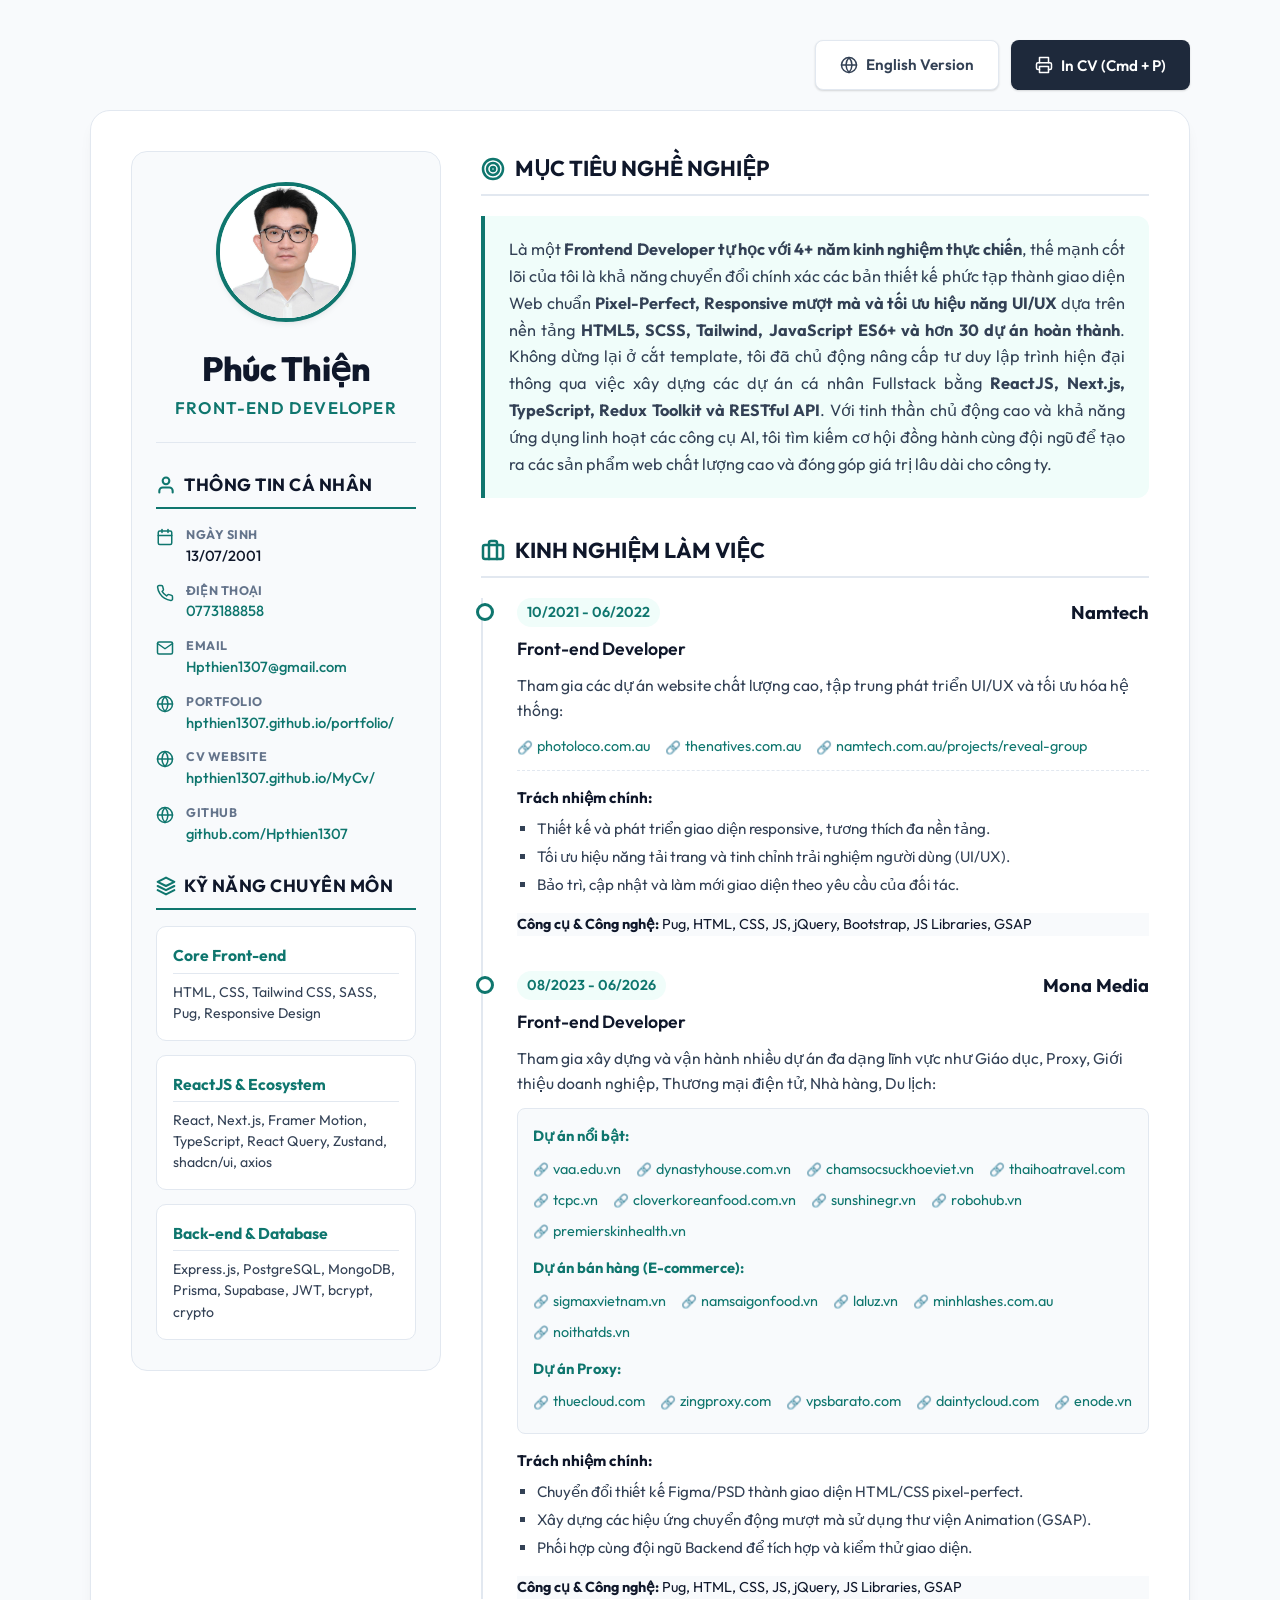
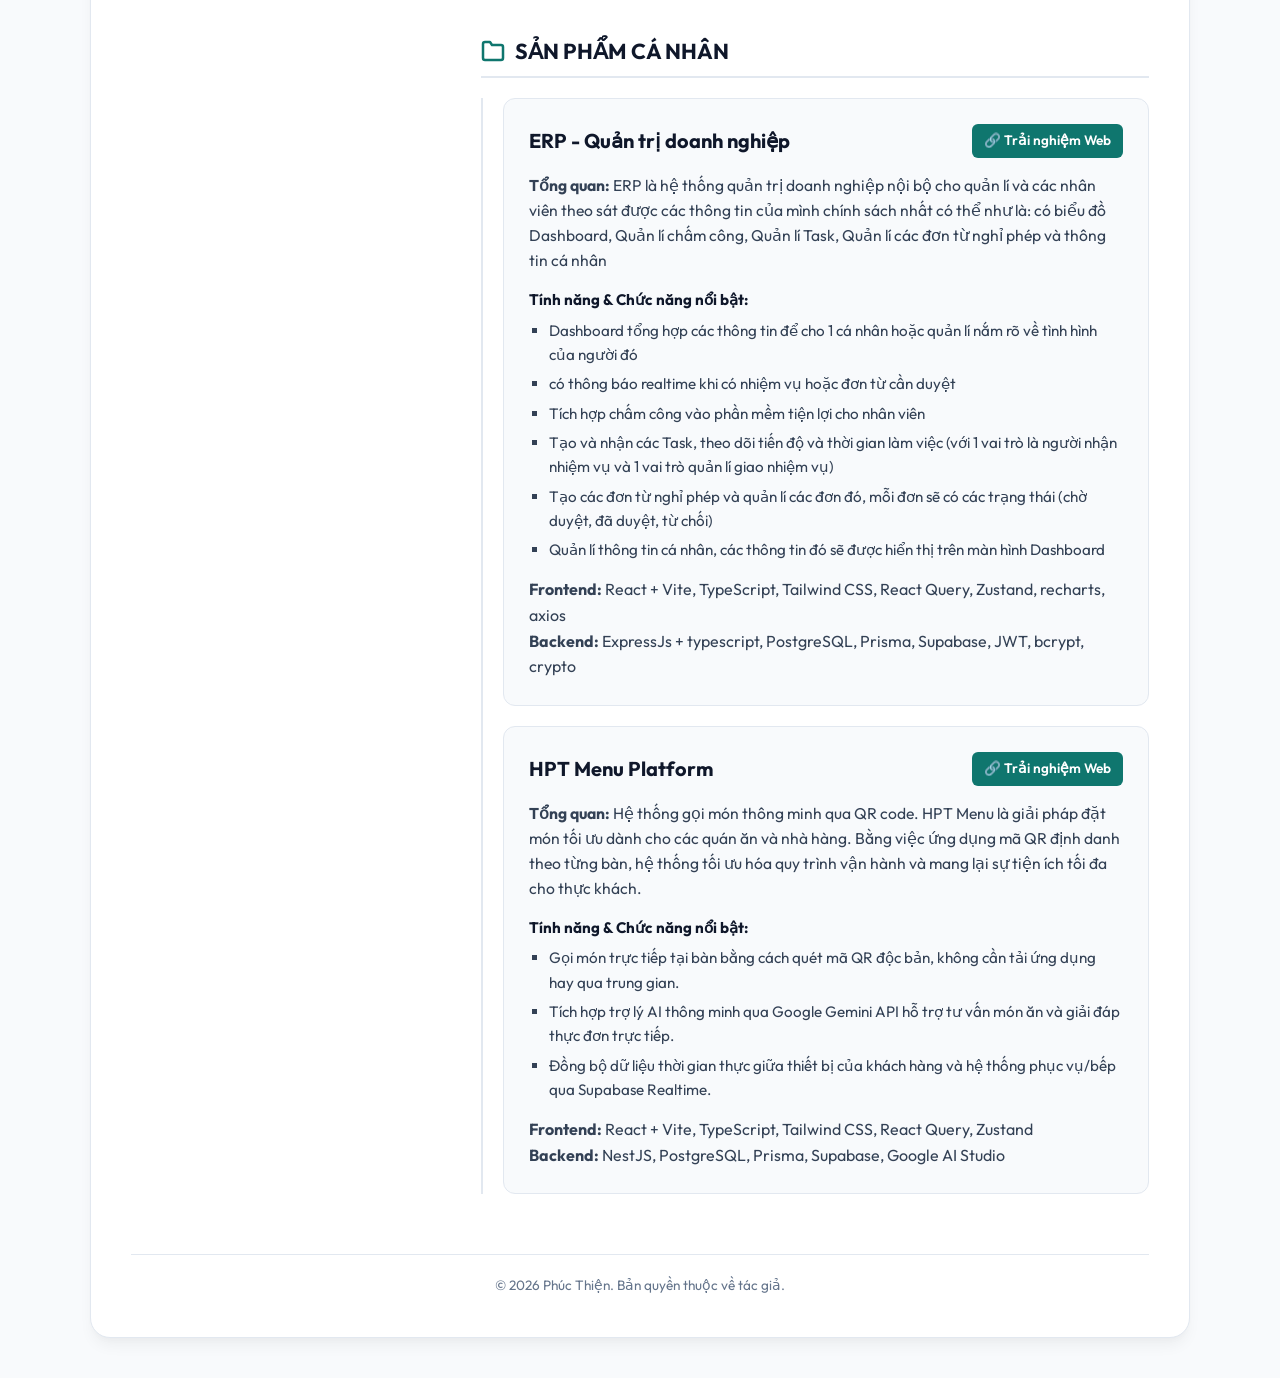
==== commit 2bb7b00b: "update new 21/9/2026" ====
--- a/index.html
+++ b/index.html
@@ -6,7 +6,10 @@
     <title>Phúc Thiện - Front-end Developer Resume</title>
     <link rel="preconnect" href="https://fonts.googleapis.com" />
     <link rel="preconnect" href="https://fonts.gstatic.com" crossorigin />
-    <link href="https://fonts.googleapis.com/css2?family=Outfit:wght@300;400;500;600;700;800&display=swap" rel="stylesheet" />
+    <link
+      href="https://fonts.googleapis.com/css2?family=Outfit:wght@300;400;500;600;700;800&display=swap"
+      rel="stylesheet"
+    />
     <link rel="stylesheet" href="style.css" />
   </head>
   <body>
@@ -63,7 +66,7 @@
                 "
               />
               <div class="avatar-placeholder" style="display: none">
-                <img src="./public/photo_2026-06-13 22.33.22.jpeg" alt="Phúc Thiện" />
+                <img src="./public/me.jpg" alt="Phúc Thiện" />
               </div>
             </div>
           </div>
@@ -167,29 +170,11 @@
                   stroke-linejoin="round"
                   class="contact-icon"
                 >
-                  <path d="M21 10c0 7-9 13-9 13s-9-6-9-13a9 9 0 0 1 18 0z"></path>
-                  <circle cx="12" cy="10" r="3"></circle>
-                </svg>
-                <div class="contact-text">
-                  <span class="contact-label">Địa chỉ</span>
-                  <span class="contact-value">Quận 1, TP. HCM</span>
-                </div>
-              </div>
-
-              <div class="contact-item">
-                <svg
-                  xmlns="http://www.w3.org/2000/svg"
-                  viewBox="0 0 24 24"
-                  fill="none"
-                  stroke="currentColor"
-                  stroke-width="2"
-                  stroke-linecap="round"
-                  stroke-linejoin="round"
-                  class="contact-icon"
-                >
                   <circle cx="12" cy="12" r="10"></circle>
                   <line x1="2" y1="12" x2="22" y2="12"></line>
-                  <path d="M12 2a15.3 15.3 0 0 1 4 10 15.3 15.3 0 0 1-4 10 15.3 15.3 0 0 1-4-10 15.3 15.3 0 0 1 4-10z"></path>
+                  <path
+                    d="M12 2a15.3 15.3 0 0 1 4 10 15.3 15.3 0 0 1-4 10 15.3 15.3 0 0 1-4-10 15.3 15.3 0 0 1 4-10z"
+                  ></path>
                 </svg>
                 <div class="contact-text">
                   <span class="contact-label">Portfolio</span>
@@ -212,11 +197,39 @@
                 >
                   <circle cx="12" cy="12" r="10"></circle>
                   <line x1="2" y1="12" x2="22" y2="12"></line>
-                  <path d="M12 2a15.3 15.3 0 0 1 4 10 15.3 15.3 0 0 1-4 10 15.3 15.3 0 0 1-4-10 15.3 15.3 0 0 1 4-10z"></path>
+                  <path
+                    d="M12 2a15.3 15.3 0 0 1 4 10 15.3 15.3 0 0 1-4 10 15.3 15.3 0 0 1-4-10 15.3 15.3 0 0 1 4-10z"
+                  ></path>
                 </svg>
                 <div class="contact-text">
                   <span class="contact-label">CV Website</span>
-                  <a href="https://hpthien1307.github.io/MyCv/" target="_blank" class="contact-value">hpthien1307.github.io/MyCv/</a>
+                  <a href="https://hpthien1307.github.io/MyCv/" target="_blank" class="contact-value">
+                    hpthien1307.github.io/MyCv/
+                  </a>
+                </div>
+              </div>
+              <div class="contact-item">
+                <svg
+                  xmlns="http://www.w3.org/2000/svg"
+                  viewBox="0 0 24 24"
+                  fill="none"
+                  stroke="currentColor"
+                  stroke-width="2"
+                  stroke-linecap="round"
+                  stroke-linejoin="round"
+                  class="contact-icon"
+                >
+                  <circle cx="12" cy="12" r="10"></circle>
+                  <line x1="2" y1="12" x2="22" y2="12"></line>
+                  <path
+                    d="M12 2a15.3 15.3 0 0 1 4 10 15.3 15.3 0 0 1-4 10 15.3 15.3 0 0 1-4-10 15.3 15.3 0 0 1 4-10z"
+                  ></path>
+                </svg>
+                <div class="contact-text">
+                  <span class="contact-label">Github</span>
+                  <a href="https://github.com/Hpthien1307?tab=repositories" target="_blank" class="contact-value">
+                    github.com/Hpthien1307
+                  </a>
                 </div>
               </div>
             </div>
@@ -250,18 +263,14 @@
 
               <div class="skill-card">
                 <h3 class="skill-category">ReactJS & Ecosystem</h3>
-                <p class="skill-details">React, Next.js, Framer Motion, GSAP, TypeScript, React Query, Zustand, shadcn/ui</p>
-              </div>
-
-              <div class="skill-card">
-                <h3 class="skill-category">Logic & Library</h3>
-                <p class="skill-details">JavaScript (ES6+), jQuery</p>
+                <p class="skill-details">
+                  React, Next.js, Framer Motion, TypeScript, React Query, Zustand, shadcn/ui, axios
+                </p>
               </div>
 
               <div class="skill-card">
                 <h3 class="skill-category">Back-end & Database</h3>
-                <p class="skill-details">NestJS, Express.js, PostgreSQL, MongoDB, Prisma, Supabase, JWT</p>
-                <span class="skill-note">* Tìm hiểu và thực hành qua các dự án cá nhân</span>
+                <p class="skill-details">Express.js, PostgreSQL, MongoDB, Prisma, Supabase, JWT, bcrypt, crypto</p>
               </div>
             </div>
           </div>
@@ -291,15 +300,14 @@
             </h2>
             <div class="section-content objective-box">
               <p class="summary-text">
-                Với hơn 4 năm kinh nghiệm phát triển giao diện website bằng
-                <strong>HTML, Pug, CSS/SCSS, Tailwind, Bootstrap và JavaScript</strong>
-                , tôi mong muốn trở thành
-                <strong>Frontend Developer</strong>
-                chuyên sâu, tập trung vào tối ưu trải nghiệm người dùng và hiệu năng web. Tôi cũng định hướng nâng cao kỹ năng
-                <strong>React và Next.js</strong>
-                để tham gia các dự án hiện đại hơn. Mục tiêu dài hạn của tôi là đóng góp giá trị bền vững cho sản phẩm, phát triển cùng đội
-                ngũ và trở thành một thành viên nòng cốt trong công ty.
-              </p>
+              Là một <strong>Frontend Developer tự học với 4+ năm kinh nghiệm thực chiến</strong>, 
+              thế mạnh cốt lõi của tôi là khả năng chuyển đổi chính xác các bản thiết kế phức tạp thành giao diện Web chuẩn 
+              <strong>Pixel-Perfect, Responsive mượt mà và tối ưu hiệu năng UI/UX</strong> dựa trên nền tảng 
+              <strong>HTML5, SCSS, Tailwind, JavaScript ES6+ và hơn 30 dự án hoàn thành</strong>. 
+              Không dừng lại ở cắt template, tôi đã chủ động nâng cấp tư duy lập trình hiện đại thông qua việc xây dựng các dự án cá nhân Fullstack bằng 
+              <strong>ReactJS, Next.js, TypeScript, Redux Toolkit và RESTful API</strong>. 
+              Với tinh thần chủ động cao và khả năng ứng dụng linh hoạt các công cụ AI, tôi tìm kiếm cơ hội đồng hành cùng đội ngũ để tạo ra các sản phẩm web chất lượng cao và đóng góp giá trị lâu dài cho công ty.
+            </p>
             </div>
           </section>
 
@@ -331,7 +339,9 @@
                 </div>
                 <div class="timeline-body">
                   <h3 class="job-role">Front-end Developer</h3>
-                  <p class="job-desc">Tham gia các dự án website chất lượng cao, tập trung phát triển UI/UX và tối ưu hóa hệ thống:</p>
+                  <p class="job-desc">
+                    Tham gia các dự án website chất lượng cao, tập trung phát triển UI/UX và tối ưu hóa hệ thống:
+                  </p>
                   <ul class="project-links">
                     <li>
                       <a href="https://photoloco.com.au/" target="_blank">photoloco.com.au</a>
@@ -340,7 +350,9 @@
                       <a href="https://thenatives.com.au/" target="_blank">thenatives.com.au</a>
                     </li>
                     <li>
-                      <a href="https://namtech.com.au/projects/reveal-group/" target="_blank">namtech.com.au/projects/reveal-group</a>
+                      <a href="https://namtech.com.au/projects/reveal-group/" target="_blank">
+                        namtech.com.au/projects/reveal-group
+                      </a>
                     </li>
                   </ul>
                   <div class="job-tasks">
@@ -367,8 +379,8 @@
                 <div class="timeline-body">
                   <h3 class="job-role">Front-end Developer</h3>
                   <p class="job-desc">
-                    Tham gia xây dựng và vận hành nhiều dự án đa dạng lĩnh vực như Giáo dục, Proxy, Giới thiệu doanh nghiệp, Thương mại điện
-                    tử, Nhà hàng, Du lịch:
+                    Tham gia xây dựng và vận hành nhiều dự án đa dạng lĩnh vực như Giáo dục, Proxy, Giới thiệu doanh
+                    nghiệp, Thương mại điện tử, Nhà hàng, Du lịch:
                   </p>
                   <div class="project-categories-container">
                     <p><strong>Dự án nổi bật:</strong></p>
@@ -478,43 +490,104 @@
             <div class="section-content timeline">
               <div class="project-card">
                 <div class="project-header">
-                  <h3 class="project-name">HPT Menu Platform</h3>
-                  <a href="https://htp-menu-frontend.vercel.app" target="_blank" class="btn-project-link">🔗 Trải nghiệm Web</a>
+                  <h3 class="project-name">ERP - Quản trị doanh nghiệp</h3>
+                  <a href="https://erpfrontend-eosin.vercel.app/" target="_blank" class="btn-project-link">
+                    🔗 Trải nghiệm Web
+                  </a>
                 </div>
 
                 <p class="project-overview">
                   <strong>Tổng quan:</strong>
-                  Hệ thống gọi món thông minh qua QR code. HPT Menu là giải pháp đặt món tối ưu dành cho các quán ăn và nhà hàng. Bằng việc
-                  ứng dụng mã QR định danh theo từng bàn, hệ thống tối ưu hóa quy trình vận hành và mang lại sự tiện ích tối đa cho thực
-                  khách.
+                  ERP là hệ thống quản trị doanh nghiệp nội bộ cho quản lí và các nhân viên theo sát được các thông tin
+                  của mình chính sách nhất có thể như là: có biểu đồ Dashboard, Quản lí chấm công, Quản lí Task, Quản lí
+                  các đơn từ nghỉ phép và thông tin cá nhân
                 </p>
 
                 <div class="project-features">
                   <p><strong>Tính năng & Chức năng nổi bật:</strong></p>
                   <ul>
-                    <li>Gọi món trực tiếp tại bàn bằng cách quét mã QR độc bản, không cần tải ứng dụng hay qua trung gian.</li>
-                    <li>Tích hợp trợ lý AI thông minh qua Google Gemini API hỗ trợ tư vấn món ăn và giải đáp thực đơn trực tiếp.</li>
-                    <li>Đồng bộ dữ liệu thời gian thực giữa thiết bị của khách hàng và hệ thống phục vụ/bếp qua Supabase Realtime.</li>
+                    <li>
+                      Dashboard tổng hợp các thông tin để cho 1 cá nhân hoặc quản lí nắm rõ về tình hình của người đó
+                    </li>
+                    <li>có thông báo realtime khi có nhiệm vụ hoặc đơn từ cần duyệt</li>
+                    <li>Tích hợp chấm công vào phần mềm tiện lợi cho nhân viên</li>
+                    <li>
+                      Tạo và nhận các Task, theo dõi tiến độ và thời gian làm việc (với 1 vai trò là người nhận nhiệm vụ
+                      và 1 vai trò quản lí giao nhiệm vụ)
+                    </li>
+                    <li>
+                      Tạo các đơn từ nghỉ phép và quản lí các đơn đó, mỗi đơn sẽ có các trạng thái (chờ duyệt, đã duyệt,
+                      từ chối)
+                    </li>
+                    <li>Quản lí thông tin cá nhân, các thông tin đó sẽ được hiển thị trên màn hình Dashboard</li>
                   </ul>
                 </div>
 
                 <p class="tech-stack">
-                  <strong>Công nghệ cốt lõi:</strong>
-                  React + Vite, TypeScript, NestJS, PostgreSQL, Prisma, Supabase, Google AI Studio, Tailwind CSS, React Query, Zustand
+                  <div class="tech-stack-item">
+                    <strong>Frontend:</strong> React + Vite, TypeScript, Tailwind CSS, React Query, Zustand, recharts, axios
+                  </div>
+                  <div class="tech-stack-item">
+                    <strong>Backend:</strong> ExpressJs + typescript, PostgreSQL, Prisma, Supabase, JWT, bcrypt, crypto
+                  </div>
                 </p>
               </div>
 
               <div class="project-card">
                 <div class="project-header">
-                  <h3 class="project-name">Local-Shop Platform</h3>
-                  <a href="https://localshop-frontend-orcin.vercel.app/" target="_blank" class="btn-project-link">🔗 Trải nghiệm Web</a>
+                  <h3 class="project-name">HPT Menu Platform</h3>
+                  <a href="https://htp-menu-frontend.vercel.app" target="_blank" class="btn-project-link">
+                    🔗 Trải nghiệm Web
+                  </a>
                 </div>
 
                 <p class="project-overview">
                   <strong>Tổng quan:</strong>
-                  Nền tảng E-commerce Toàn diện (Full-Stack). Local-shop là một hệ sinh thái thương mại điện tử đồng bộ, được xây dựng hoàn
-                  chỉnh từ giao diện mua sắm tiện lợi cho khách hàng đến hệ thống quản lý kho hàng, đơn hàng thông minh cho quản trị viên và
-                  máy chủ bảo mật.
+                  Hệ thống gọi món thông minh qua QR code. HPT Menu là giải pháp đặt món tối ưu dành cho các quán ăn và
+                  nhà hàng. Bằng việc ứng dụng mã QR định danh theo từng bàn, hệ thống tối ưu hóa quy trình vận hành và
+                  mang lại sự tiện ích tối đa cho thực khách.
+                </p>
+
+                <div class="project-features">
+                  <p><strong>Tính năng & Chức năng nổi bật:</strong></p>
+                  <ul>
+                    <li>
+                      Gọi món trực tiếp tại bàn bằng cách quét mã QR độc bản, không cần tải ứng dụng hay qua trung gian.
+                    </li>
+                    <li>
+                      Tích hợp trợ lý AI thông minh qua Google Gemini API hỗ trợ tư vấn món ăn và giải đáp thực đơn trực
+                      tiếp.
+                    </li>
+                    <li>
+                      Đồng bộ dữ liệu thời gian thực giữa thiết bị của khách hàng và hệ thống phục vụ/bếp qua Supabase
+                      Realtime.
+                    </li>
+                  </ul>
+                </div>
+
+                <p class="tech-stack">
+                  <div class="tech-stack-item">
+                    <strong>Frontend:</strong> React + Vite, TypeScript, Tailwind CSS, React Query, Zustand
+                  </div>
+                  <div class="tech-stack-item">
+                    <strong>Backend:</strong> NestJS, PostgreSQL, Prisma, Supabase, Google AI Studio
+                  </div>
+                </p>
+              </div>
+
+              <div class="project-card" style="display: none">
+                <div class="project-header">
+                  <h3 class="project-name">Local-Shop Platform</h3>
+                  <a href="https://localshop-frontend-orcin.vercel.app/" target="_blank" class="btn-project-link">
+                    🔗 Trải nghiệm Web
+                  </a>
+                </div>
+
+                <p class="project-overview">
+                  <strong>Tổng quan:</strong>
+                  Nền tảng E-commerce Toàn diện (Full-Stack). Local-shop là một hệ sinh thái thương mại điện tử đồng bộ,
+                  được xây dựng hoàn chỉnh từ giao diện mua sắm tiện lợi cho khách hàng đến hệ thống quản lý kho hàng,
+                  đơn hàng thông minh cho quản trị viên và máy chủ bảo mật.
                 </p>
 
                 <div class="project-features">
--- a/style.css
+++ b/style.css
@@ -11,14 +11,11 @@
   --border-color: #e2e8f0; /* Light grey borders */
   --bg-main: #f8fafc; /* Light slate canvas background */
   --bg-card: #ffffff; /* Crisp white card background */
-  --font-primary:
-    "Outfit", -apple-system, BlinkMacSystemFont, "Segoe UI", Roboto, sans-serif;
+  --font-primary: "Outfit", -apple-system, BlinkMacSystemFont, "Segoe UI", Roboto, sans-serif;
   --transition-smooth: all 0.3s cubic-bezier(0.4, 0, 0.2, 1);
   --shadow-sm: 0 1px 3px rgba(0, 0, 0, 0.05), 0 1px 2px rgba(0, 0, 0, 0.1);
-  --shadow-md:
-    0 4px 6px -1px rgba(0, 0, 0, 0.05), 0 2px 4px -1px rgba(0, 0, 0, 0.03);
-  --shadow-lg:
-    0 10px 15px -3px rgba(0, 0, 0, 0.05), 0 4px 6px -2px rgba(0, 0, 0, 0.02);
+  --shadow-md: 0 4px 6px -1px rgba(0, 0, 0, 0.05), 0 2px 4px -1px rgba(0, 0, 0, 0.03);
+  --shadow-lg: 0 10px 15px -3px rgba(0, 0, 0, 0.05), 0 4px 6px -2px rgba(0, 0, 0, 0.02);
 }
 
 /* ==========================================================================
@@ -196,12 +193,13 @@
   display: flex;
   align-items: center;
   justify-content: center;
+  background-color: white;
 }
 
 .avatar-placeholder img {
-  width: 100%;
-  height: 100%;
-  object-fit: cover;
+  width: 120%;
+  height: 120%;
+  object-fit: contain;
 }
 
 .sidebar-header {
@@ -542,9 +540,6 @@
 .tech-stack {
   font-size: 0.9rem;
   background-color: var(--bg-main);
-  padding: 8px 12px;
-  border-radius: 6px;
-  border-left: 3px solid var(--accent-color);
   color: var(--text-dark);
 }
 
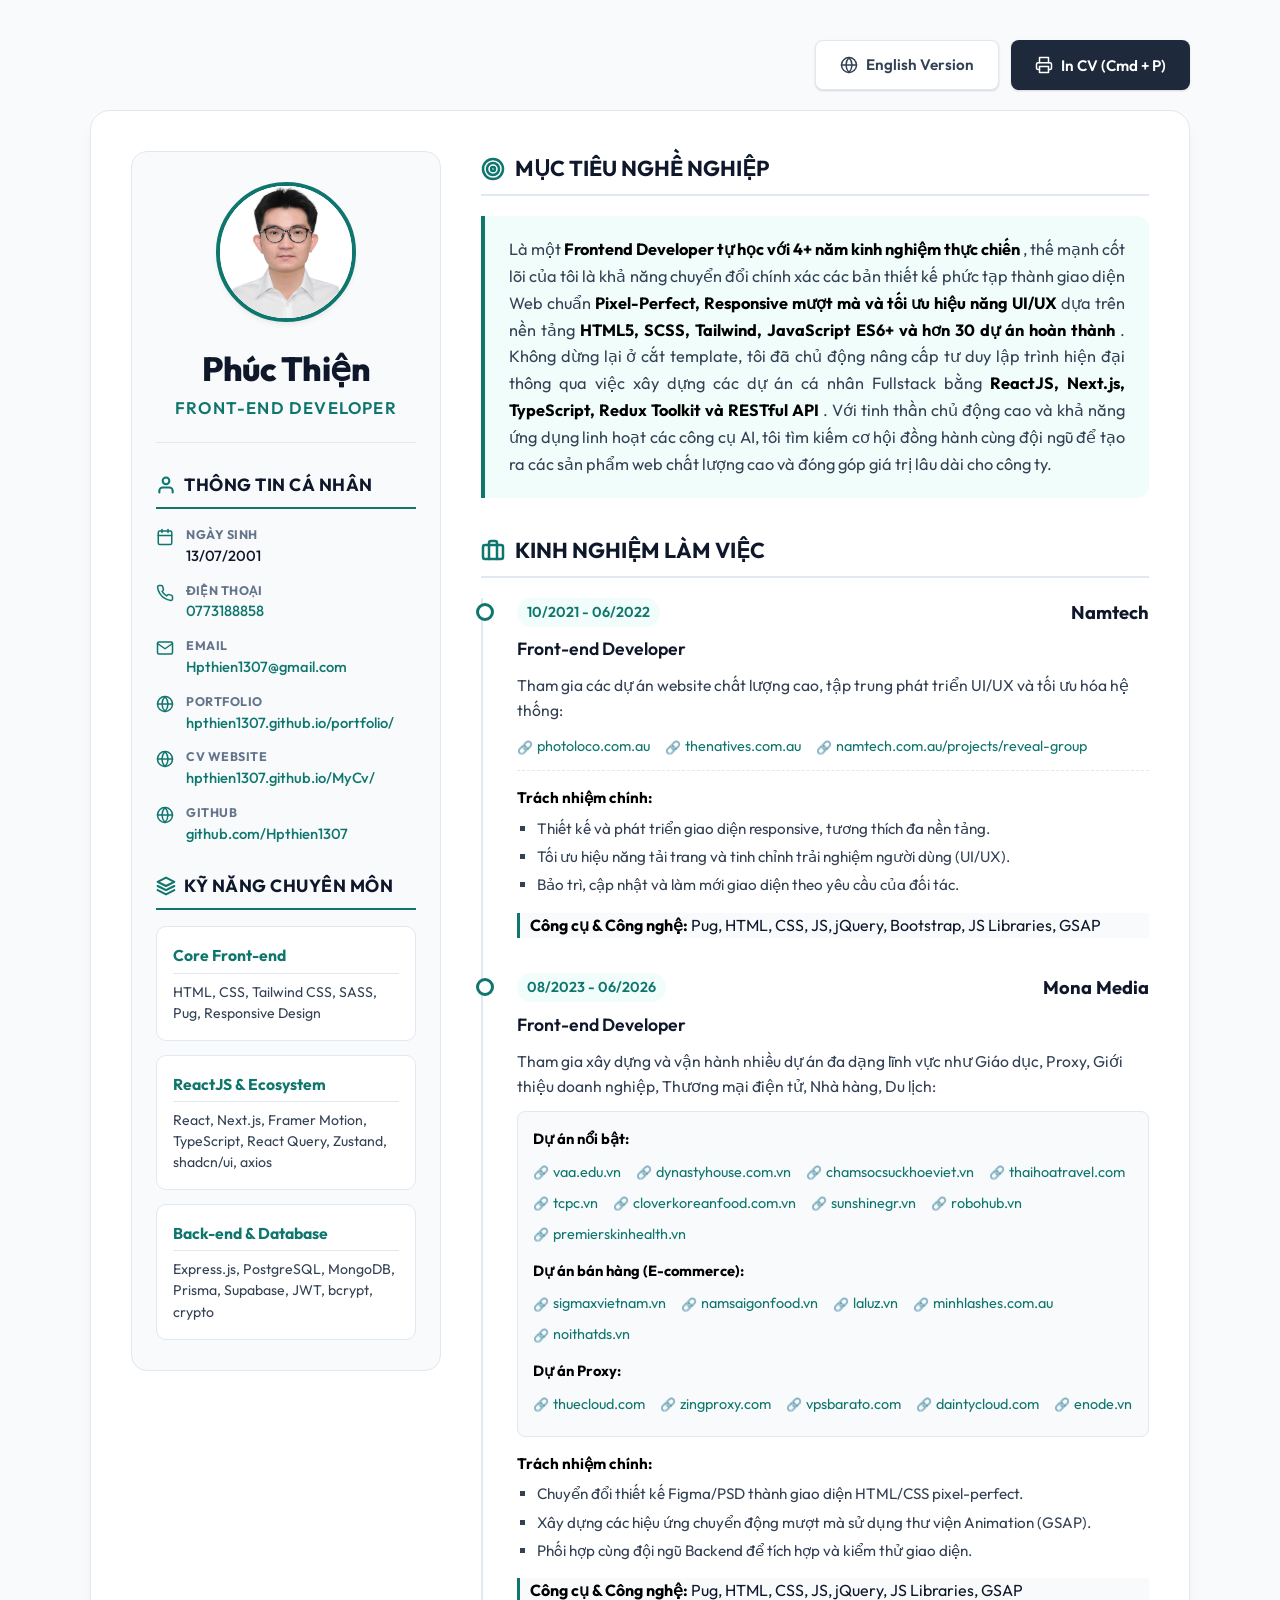
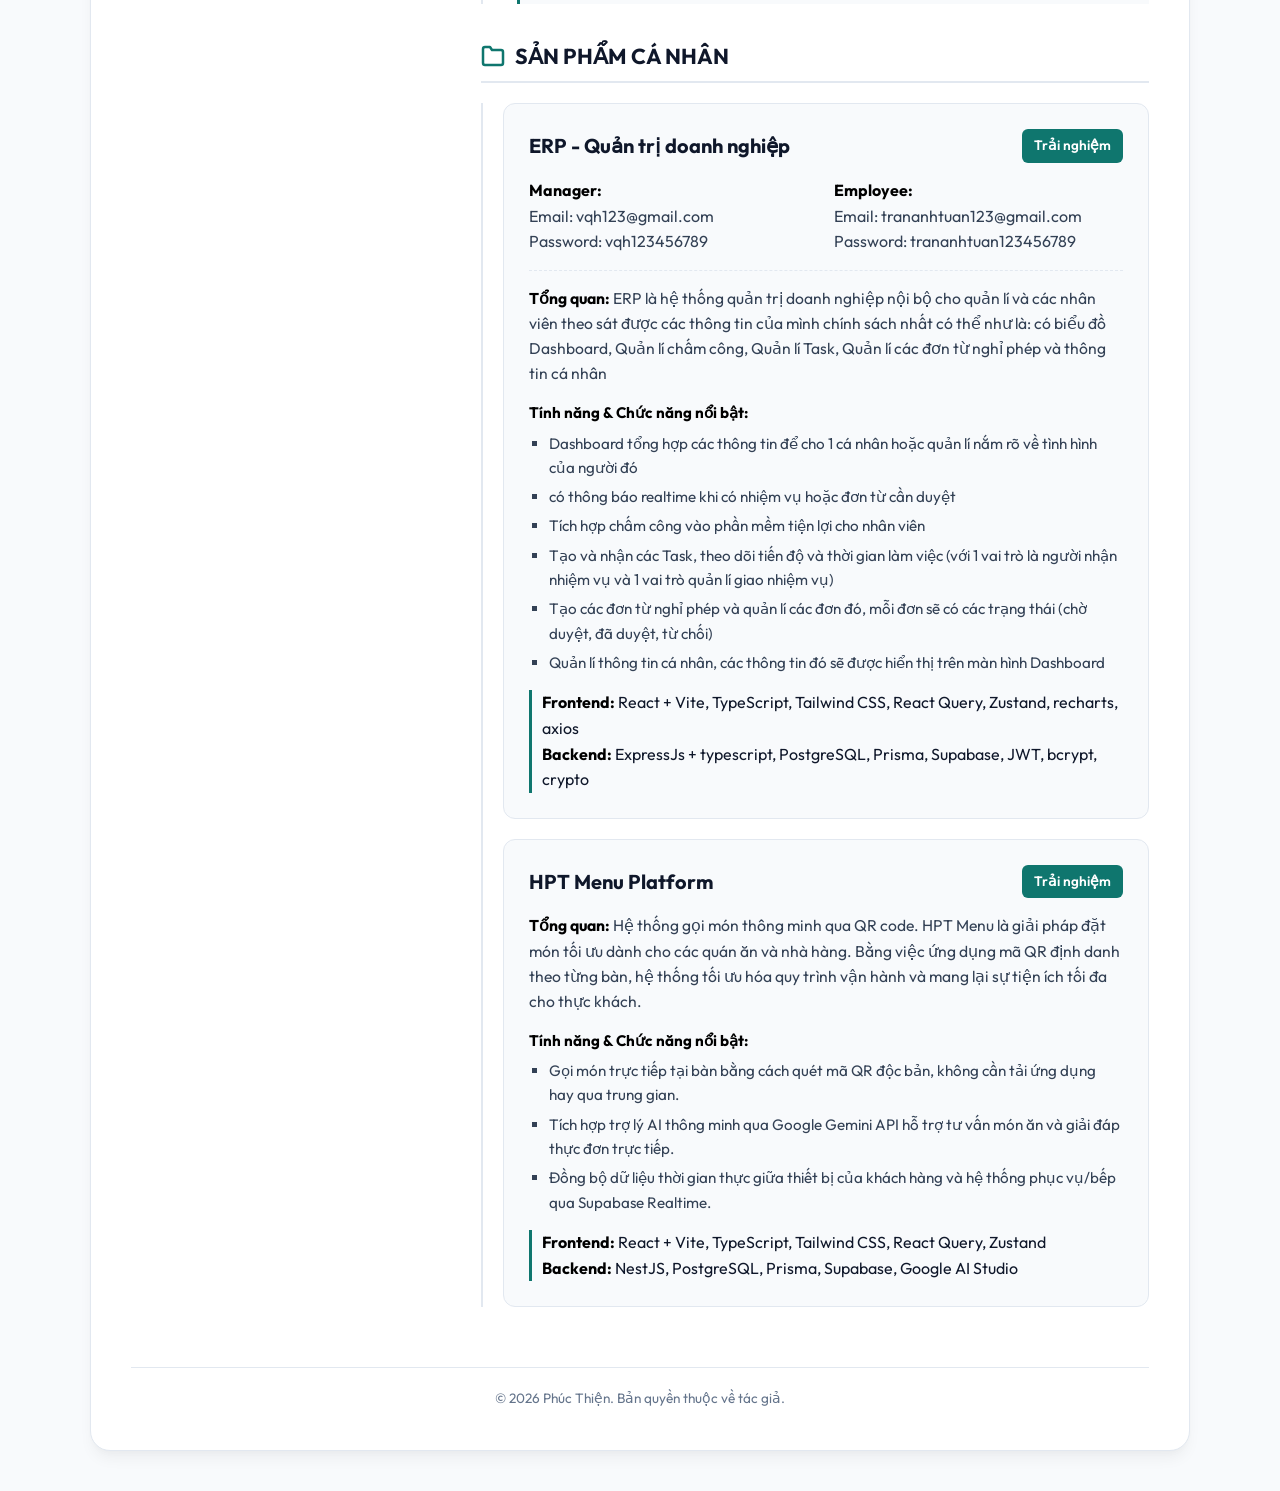
==== commit cd71d360: "update cv" ====
--- a/index.html
+++ b/index.html
@@ -300,14 +300,19 @@
             </h2>
             <div class="section-content objective-box">
               <p class="summary-text">
-              Là một <strong>Frontend Developer tự học với 4+ năm kinh nghiệm thực chiến</strong>, 
-              thế mạnh cốt lõi của tôi là khả năng chuyển đổi chính xác các bản thiết kế phức tạp thành giao diện Web chuẩn 
-              <strong>Pixel-Perfect, Responsive mượt mà và tối ưu hiệu năng UI/UX</strong> dựa trên nền tảng 
-              <strong>HTML5, SCSS, Tailwind, JavaScript ES6+ và hơn 30 dự án hoàn thành</strong>. 
-              Không dừng lại ở cắt template, tôi đã chủ động nâng cấp tư duy lập trình hiện đại thông qua việc xây dựng các dự án cá nhân Fullstack bằng 
-              <strong>ReactJS, Next.js, TypeScript, Redux Toolkit và RESTful API</strong>. 
-              Với tinh thần chủ động cao và khả năng ứng dụng linh hoạt các công cụ AI, tôi tìm kiếm cơ hội đồng hành cùng đội ngũ để tạo ra các sản phẩm web chất lượng cao và đóng góp giá trị lâu dài cho công ty.
-            </p>
+                Là một
+                <strong>Frontend Developer tự học với 4+ năm kinh nghiệm thực chiến</strong>
+                , thế mạnh cốt lõi của tôi là khả năng chuyển đổi chính xác các bản thiết kế phức tạp thành giao diện
+                Web chuẩn
+                <strong>Pixel-Perfect, Responsive mượt mà và tối ưu hiệu năng UI/UX</strong>
+                dựa trên nền tảng
+                <strong>HTML5, SCSS, Tailwind, JavaScript ES6+ và hơn 30 dự án hoàn thành</strong>
+                . Không dừng lại ở cắt template, tôi đã chủ động nâng cấp tư duy lập trình hiện đại thông qua việc xây
+                dựng các dự án cá nhân Fullstack bằng
+                <strong>ReactJS, Next.js, TypeScript, Redux Toolkit và RESTful API</strong>
+                . Với tinh thần chủ động cao và khả năng ứng dụng linh hoạt các công cụ AI, tôi tìm kiếm cơ hội đồng
+                hành cùng đội ngũ để tạo ra các sản phẩm web chất lượng cao và đóng góp giá trị lâu dài cho công ty.
+              </p>
             </div>
           </section>
 
@@ -363,10 +368,10 @@
                       <li>Bảo trì, cập nhật và làm mới giao diện theo yêu cầu của đối tác.</li>
                     </ul>
                   </div>
-                  <p class="tech-stack">
+                  <div class="tech-stack">
                     <strong>Công cụ & Công nghệ:</strong>
                     Pug, HTML, CSS, JS, jQuery, Bootstrap, JS Libraries, GSAP
-                  </p>
+                  </div>
                 </div>
               </div>
 
@@ -460,10 +465,10 @@
                       <li>Phối hợp cùng đội ngũ Backend để tích hợp và kiểm thử giao diện.</li>
                     </ul>
                   </div>
-                  <p class="tech-stack">
+                  <div class="tech-stack">
                     <strong>Công cụ & Công nghệ:</strong>
                     Pug, HTML, CSS, JS, jQuery, JS Libraries, GSAP
-                  </p>
+                  </div>
                 </div>
               </div>
             </div>
@@ -492,8 +497,20 @@
                 <div class="project-header">
                   <h3 class="project-name">ERP - Quản trị doanh nghiệp</h3>
                   <a href="https://erpfrontend-eosin.vercel.app/" target="_blank" class="btn-project-link">
-                    🔗 Trải nghiệm Web
+                    Trải nghiệm
                   </a>
+                </div>
+                <div class="project-account">
+                  <div class="project-account-item">
+                    <strong>Manager:</strong>
+                    <p>Email: vqh123@gmail.com</p>
+                    <p>Password: vqh123456789</p>
+                  </div>
+                  <div class="project-account-item">
+                    <strong>Employee:</strong>
+                    <p>Email: trananhtuan123@gmail.com</p>
+                    <p>Password: trananhtuan123456789</p>
+                  </div>
                 </div>
 
                 <p class="project-overview">
@@ -523,21 +540,23 @@
                   </ul>
                 </div>
 
-                <p class="tech-stack">
+                <div class="tech-stack">
                   <div class="tech-stack-item">
-                    <strong>Frontend:</strong> React + Vite, TypeScript, Tailwind CSS, React Query, Zustand, recharts, axios
+                    <strong>Frontend:</strong>
+                    React + Vite, TypeScript, Tailwind CSS, React Query, Zustand, recharts, axios
                   </div>
                   <div class="tech-stack-item">
-                    <strong>Backend:</strong> ExpressJs + typescript, PostgreSQL, Prisma, Supabase, JWT, bcrypt, crypto
-                  </div>
-                </p>
+                    <strong>Backend:</strong>
+                    ExpressJs + typescript, PostgreSQL, Prisma, Supabase, JWT, bcrypt, crypto
+                  </div>
+                </div>
               </div>
 
               <div class="project-card">
                 <div class="project-header">
                   <h3 class="project-name">HPT Menu Platform</h3>
                   <a href="https://htp-menu-frontend.vercel.app" target="_blank" class="btn-project-link">
-                    🔗 Trải nghiệm Web
+                    Trải nghiệm
                   </a>
                 </div>
 
@@ -565,21 +584,23 @@
                   </ul>
                 </div>
 
-                <p class="tech-stack">
+                <div class="tech-stack">
                   <div class="tech-stack-item">
-                    <strong>Frontend:</strong> React + Vite, TypeScript, Tailwind CSS, React Query, Zustand
+                    <strong>Frontend:</strong>
+                    React + Vite, TypeScript, Tailwind CSS, React Query, Zustand
                   </div>
                   <div class="tech-stack-item">
-                    <strong>Backend:</strong> NestJS, PostgreSQL, Prisma, Supabase, Google AI Studio
-                  </div>
-                </p>
+                    <strong>Backend:</strong>
+                    NestJS, PostgreSQL, Prisma, Supabase, Google AI Studio
+                  </div>
+                </div>
               </div>
 
               <div class="project-card" style="display: none">
                 <div class="project-header">
                   <h3 class="project-name">Local-Shop Platform</h3>
                   <a href="https://localshop-frontend-orcin.vercel.app/" target="_blank" class="btn-project-link">
-                    🔗 Trải nghiệm Web
+                    Trải nghiệm
                   </a>
                 </div>
 
@@ -599,10 +620,10 @@
                   </ul>
                 </div>
 
-                <p class="tech-stack">
+                <div class="tech-stack">
                   <strong>Công nghệ cốt lõi:</strong>
                   React + Vite, TailwindCSS v4, Sass, React Query, Zustand Express, MongoDB, JWT
-                </p>
+                </div>
               </div>
             </div>
           </section>
--- a/style.css
+++ b/style.css
@@ -538,9 +538,10 @@
 }
 
 .tech-stack {
-  font-size: 0.9rem;
   background-color: var(--bg-main);
   color: var(--text-dark);
+  border-left: 3px solid #0f766e !important;
+  padding-left: 10px;
 }
 
 /* Project Cards */
@@ -600,6 +601,22 @@
 
 .project-features {
   margin-bottom: 15px;
+}
+
+strong {
+  color: black;
+}
+
+.project-account {
+  display: flex;
+  gap: 15px;
+  padding-bottom: 15px;
+  margin-bottom: 15px;
+  border-bottom: 1px dashed var(--border-color);
+}
+
+.project-account-item {
+  flex: 1;
 }
 
 .project-features p {
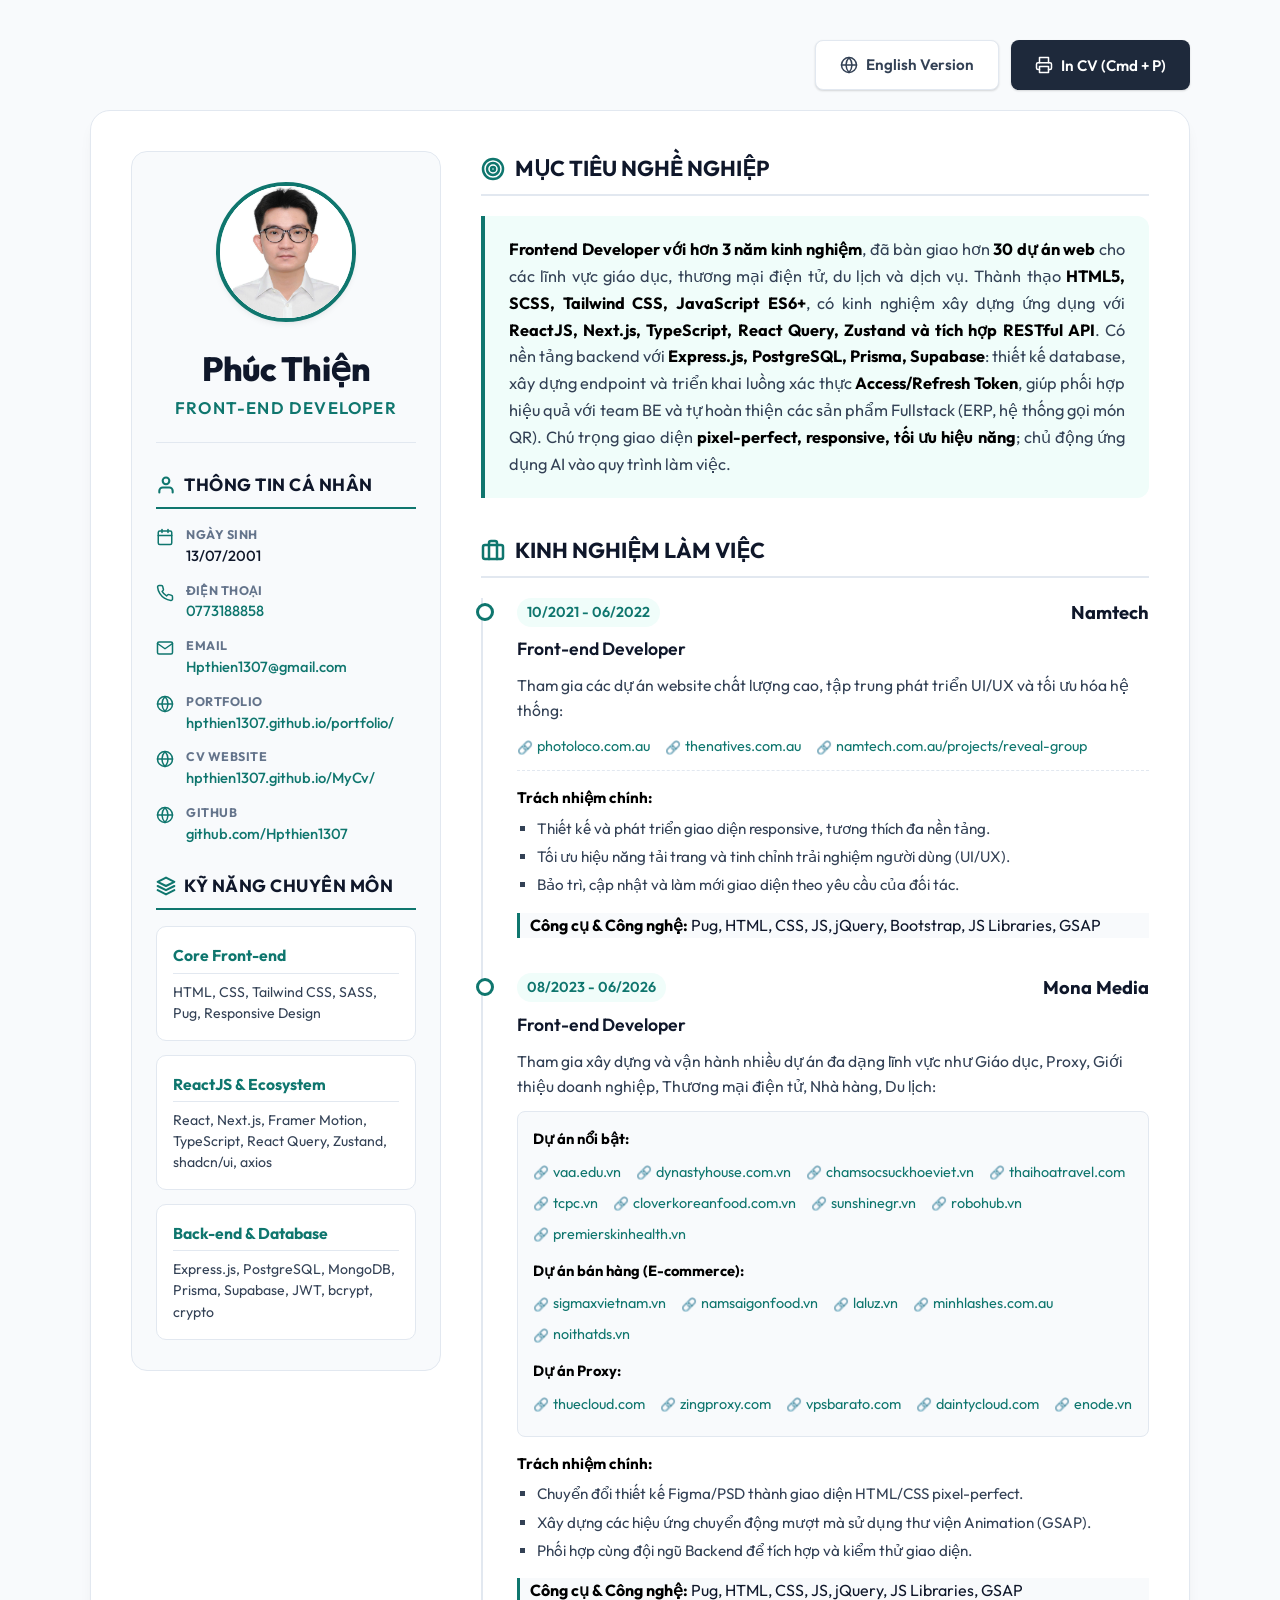
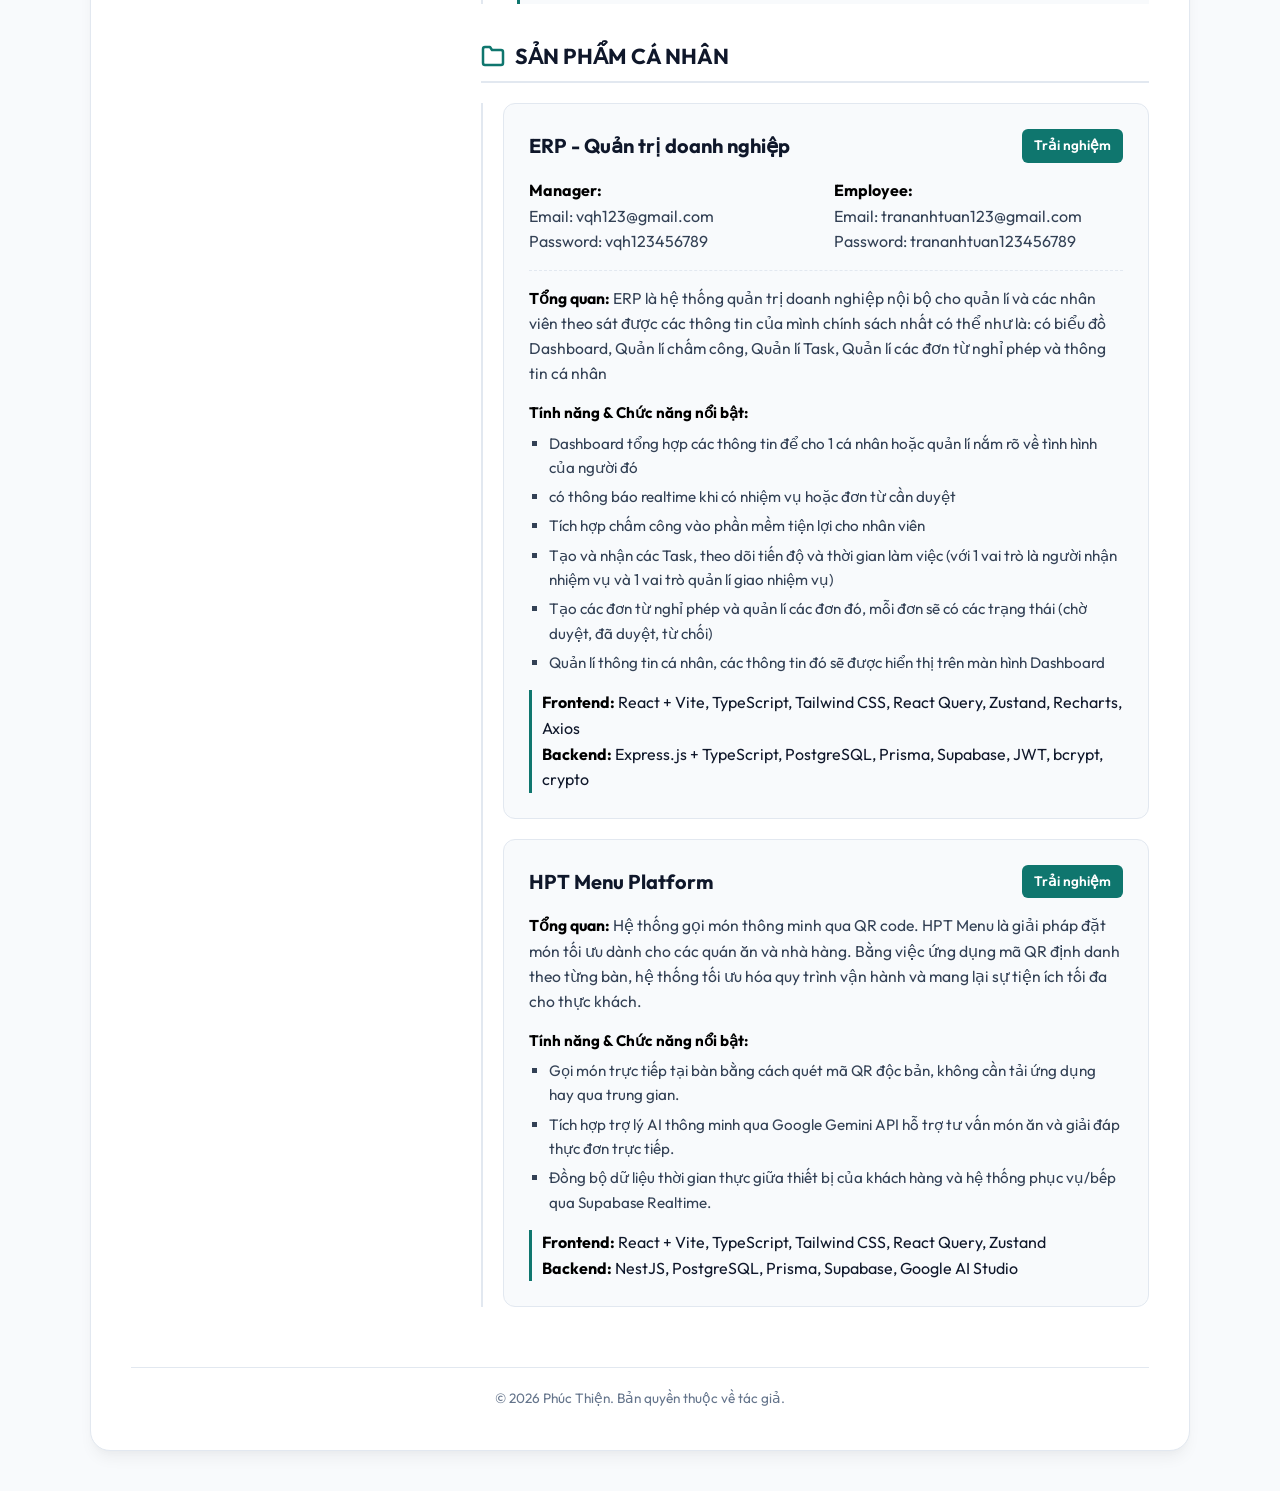
==== commit 7e6e3dc5: "update introduce" ====
--- a/index.html
+++ b/index.html
@@ -300,18 +300,7 @@
             </h2>
             <div class="section-content objective-box">
               <p class="summary-text">
-                Là một
-                <strong>Frontend Developer tự học với 4+ năm kinh nghiệm thực chiến</strong>
-                , thế mạnh cốt lõi của tôi là khả năng chuyển đổi chính xác các bản thiết kế phức tạp thành giao diện
-                Web chuẩn
-                <strong>Pixel-Perfect, Responsive mượt mà và tối ưu hiệu năng UI/UX</strong>
-                dựa trên nền tảng
-                <strong>HTML5, SCSS, Tailwind, JavaScript ES6+ và hơn 30 dự án hoàn thành</strong>
-                . Không dừng lại ở cắt template, tôi đã chủ động nâng cấp tư duy lập trình hiện đại thông qua việc xây
-                dựng các dự án cá nhân Fullstack bằng
-                <strong>ReactJS, Next.js, TypeScript, Redux Toolkit và RESTful API</strong>
-                . Với tinh thần chủ động cao và khả năng ứng dụng linh hoạt các công cụ AI, tôi tìm kiếm cơ hội đồng
-                hành cùng đội ngũ để tạo ra các sản phẩm web chất lượng cao và đóng góp giá trị lâu dài cho công ty.
+                <strong>Frontend Developer với hơn 3 năm kinh nghiệm</strong>, đã bàn giao hơn <strong>30 dự án web</strong> cho các lĩnh vực giáo dục, thương mại điện tử, du lịch và dịch vụ. Thành thạo <strong>HTML5, SCSS, Tailwind CSS, JavaScript ES6+</strong>, có kinh nghiệm xây dựng ứng dụng với <strong>ReactJS, Next.js, TypeScript, React Query, Zustand và tích hợp RESTful API</strong>. Có nền tảng backend với <strong>Express.js, PostgreSQL, Prisma, Supabase</strong>: thiết kế database, xây dựng endpoint và triển khai luồng xác thực <strong>Access/Refresh Token</strong>, giúp phối hợp hiệu quả với team BE và tự hoàn thiện các sản phẩm Fullstack (ERP, hệ thống gọi món QR). Chú trọng giao diện <strong>pixel-perfect, responsive, tối ưu hiệu năng</strong>; chủ động ứng dụng AI vào quy trình làm việc.
               </p>
             </div>
           </section>
@@ -543,11 +532,11 @@
                 <div class="tech-stack">
                   <div class="tech-stack-item">
                     <strong>Frontend:</strong>
-                    React + Vite, TypeScript, Tailwind CSS, React Query, Zustand, recharts, axios
+                    React + Vite, TypeScript, Tailwind CSS, React Query, Zustand, Recharts, Axios
                   </div>
                   <div class="tech-stack-item">
                     <strong>Backend:</strong>
-                    ExpressJs + typescript, PostgreSQL, Prisma, Supabase, JWT, bcrypt, crypto
+                    Express.js + TypeScript, PostgreSQL, Prisma, Supabase, JWT, bcrypt, crypto
                   </div>
                 </div>
               </div>
@@ -622,7 +611,7 @@
 
                 <div class="tech-stack">
                   <strong>Công nghệ cốt lõi:</strong>
-                  React + Vite, TailwindCSS v4, Sass, React Query, Zustand Express, MongoDB, JWT
+                  React + Vite, TailwindCSS v4, Sass, React Query, Zustand, Express, MongoDB, JWT
                 </div>
               </div>
             </div>
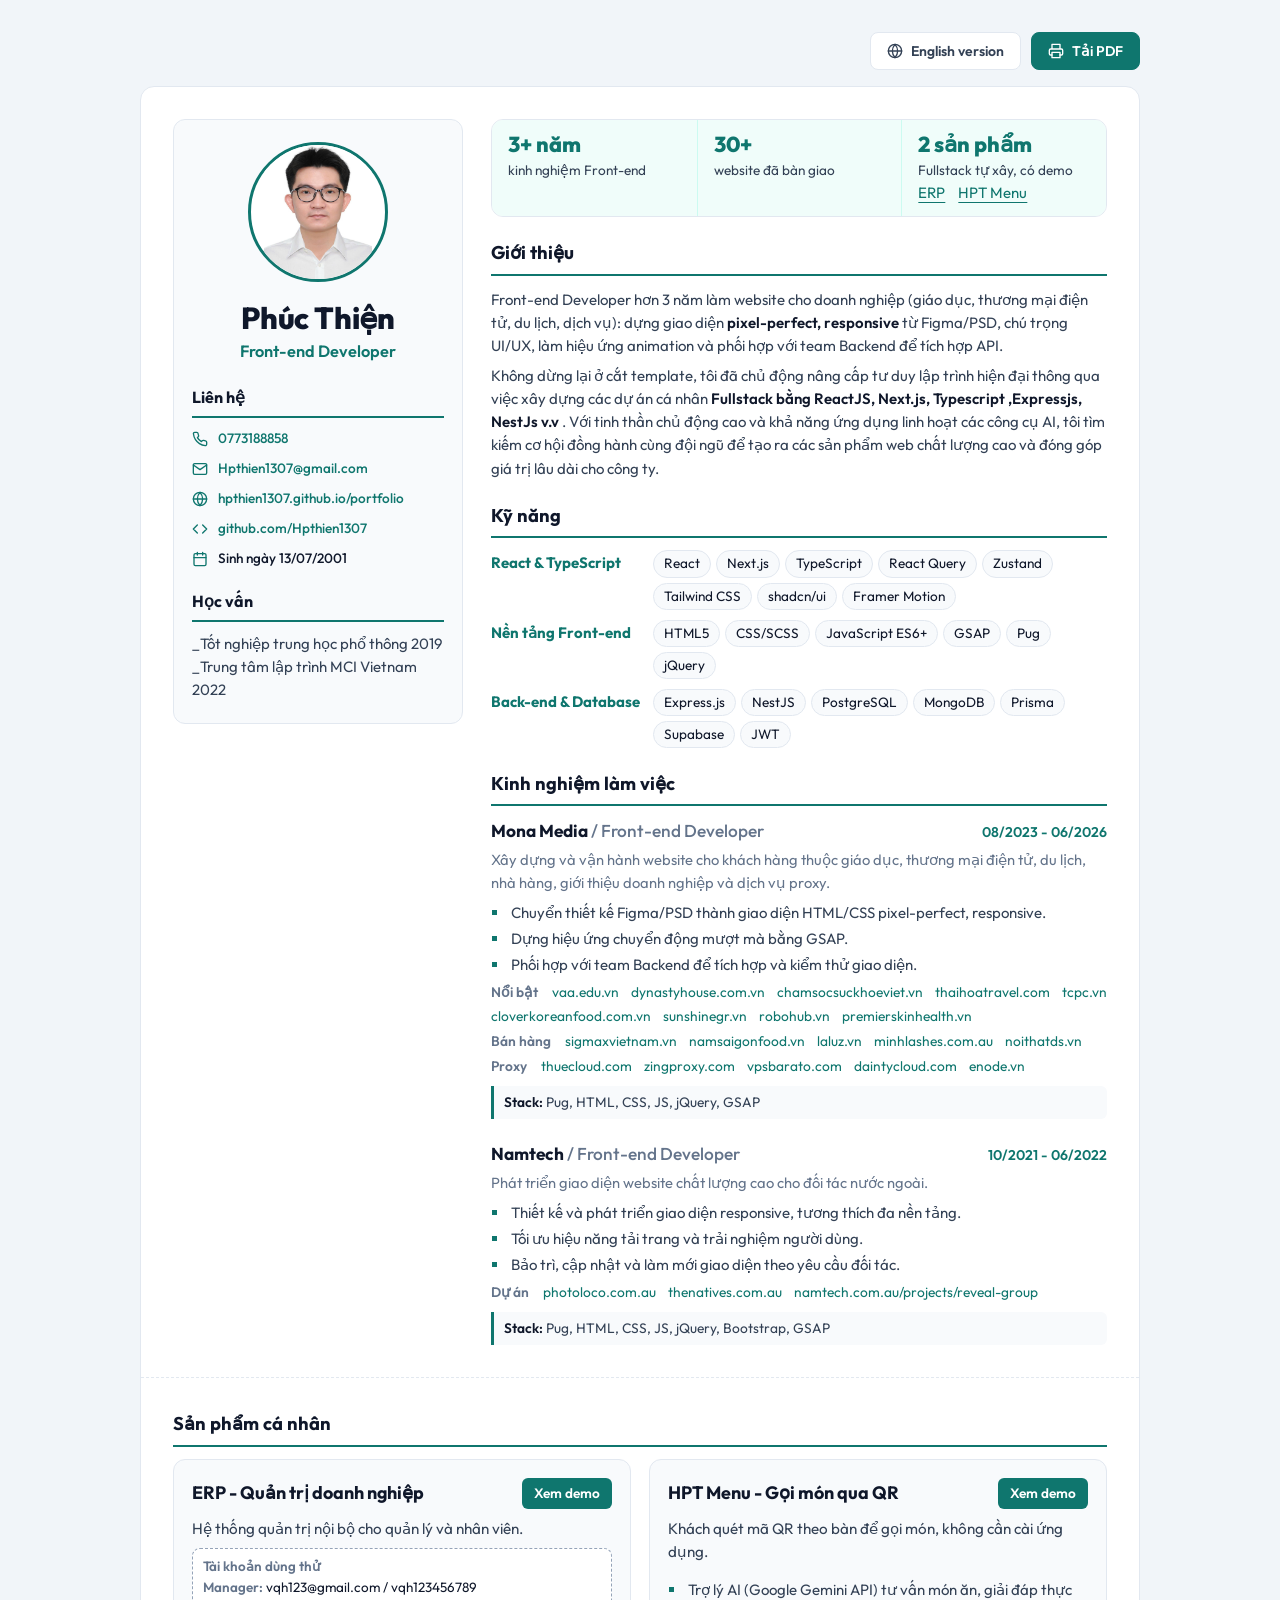
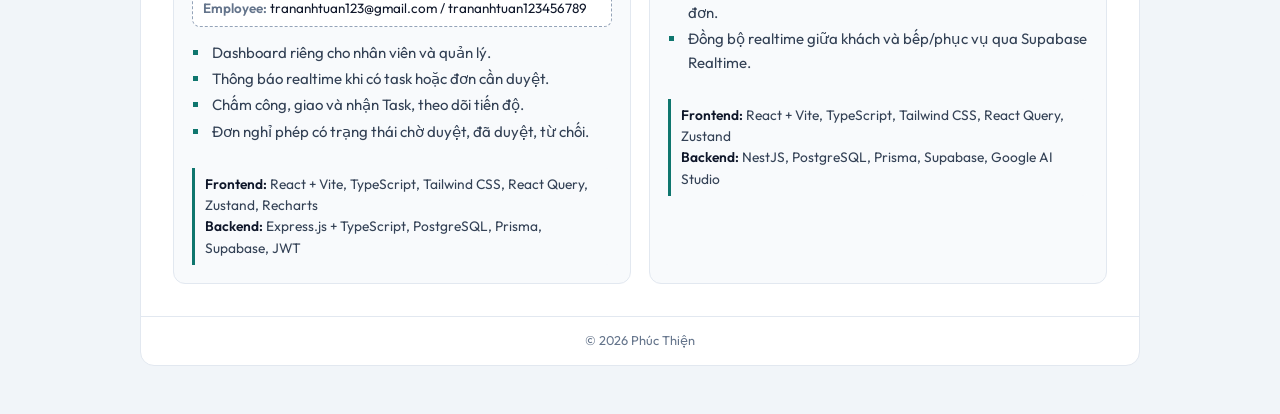
==== commit bf47fc0b: "update new CV 4/11/2026" ====
--- a/index.html
+++ b/index.html
@@ -3,625 +3,481 @@
   <head>
     <meta charset="UTF-8" />
     <meta name="viewport" content="width=device-width, initial-scale=1.0" />
-    <title>Phúc Thiện - Front-end Developer Resume</title>
+    <title>Phúc Thiện - Front-end Developer (React, TypeScript) | CV</title>
+    <meta
+      name="description"
+      content="CV Phúc Thiện: Front-end Developer hơn 3 năm kinh nghiệm, 30+ website đã bàn giao, tự xây sản phẩm Fullstack với React, TypeScript, PostgreSQL."
+    />
+    <meta
+      property="og:title"
+      content="Phúc Thiện - Front-end Developer (React, TypeScript) | CV"
+    />
+    <meta
+      property="og:description"
+      content="CV Phúc Thiện: Front-end Developer hơn 3 năm kinh nghiệm, 30+ website đã bàn giao, tự xây sản phẩm Fullstack với React, TypeScript, PostgreSQL."
+    />
+    <meta
+      property="og:image"
+      content="https://hpthien1307.github.io/MyCv/avatar.jpg"
+    />
+    <link
+      rel="alternate"
+      hreflang="en"
+      href="https://hpthien1307.github.io/MyCv/index_en.html"
+    />
     <link rel="preconnect" href="https://fonts.googleapis.com" />
     <link rel="preconnect" href="https://fonts.gstatic.com" crossorigin />
     <link
-      href="https://fonts.googleapis.com/css2?family=Outfit:wght@300;400;500;600;700;800&display=swap"
+      href="https://fonts.googleapis.com/css2?family=Outfit:wght@400;500;600;700;800&display=swap"
       rel="stylesheet"
     />
     <link rel="stylesheet" href="style.css" />
   </head>
   <body>
-    <!-- Action Controls (Hidden in Print) -->
-    <div class="no-print controls-container">
-      <a href="index_en.html" class="btn-lang">
-        <svg
-          xmlns="http://www.w3.org/2000/svg"
-          viewBox="0 0 24 24"
-          fill="none"
-          stroke="currentColor"
-          stroke-width="2"
-          stroke-linecap="round"
-          stroke-linejoin="round"
-          class="icon"
-        >
-          <circle cx="12" cy="12" r="10"></circle>
-          <line x1="2" y1="12" x2="22" y2="12"></line>
-          <path d="M12 2a15.3 15.3 0 0 1 4 10 15.3 15.3 0 0 1-4 10 15.3 15.3 0 0 1-4-10 15.3 15.3 0 0 1 4-10z"></path>
-        </svg>
-        English Version
-      </a>
-      <button onclick="window.print()" class="btn-print">
-        <svg
-          xmlns="http://www.w3.org/2000/svg"
-          viewBox="0 0 24 24"
-          fill="none"
-          stroke="currentColor"
-          stroke-width="2"
-          stroke-linecap="round"
-          stroke-linejoin="round"
-          class="icon"
-        >
-          <path d="M6 9V2h12v7"></path>
-          <path d="M6 18H4a2 2 0 0 1-2-2v-5a2 2 0 0 1 2-2h16a2 2 0 0 1 2 2v5a2 2 0 0 1-2 2h-2"></path>
-          <rect x="6" y="14" width="12" height="8"></rect>
-        </svg>
-        In CV (Cmd + P)
+    <svg class="sprite" aria-hidden="true" xmlns="http://www.w3.org/2000/svg">
+      <symbol id="i-cal" viewBox="0 0 24 24">
+        <rect x="3" y="4" width="18" height="18" rx="2" />
+        <path d="M16 2v4M8 2v4M3 10h18" />
+      </symbol>
+      <symbol id="i-phone" viewBox="0 0 24 24">
+        <path
+          d="M22 16.92v3a2 2 0 0 1-2.18 2 19.79 19.79 0 0 1-8.63-3.07 19.5 19.5 0 0 1-6-6 19.79 19.79 0 0 1-3.07-8.67A2 2 0 0 1 4.11 2h3a2 2 0 0 1 2 1.72c.13.96.36 1.9.7 2.81a2 2 0 0 1-.45 2.11L8.09 9.91a16 16 0 0 0 6 6l1.27-1.27a2 2 0 0 1 2.11-.45c.91.34 1.85.57 2.81.7A2 2 0 0 1 22 16.92z"
+        />
+      </symbol>
+      <symbol id="i-mail" viewBox="0 0 24 24">
+        <path
+          d="M4 4h16a2 2 0 0 1 2 2v12a2 2 0 0 1-2 2H4a2 2 0 0 1-2-2V6a2 2 0 0 1 2-2z"
+        />
+        <path d="m22 6-10 7L2 6" />
+      </symbol>
+      <symbol id="i-globe" viewBox="0 0 24 24">
+        <circle cx="12" cy="12" r="10" />
+        <path
+          d="M2 12h20M12 2a15.3 15.3 0 0 1 4 10 15.3 15.3 0 0 1-4 10 15.3 15.3 0 0 1-4-10 15.3 15.3 0 0 1 4-10z"
+        />
+      </symbol>
+      <symbol id="i-code" viewBox="0 0 24 24">
+        <path d="m16 18 6-6-6-6M8 6l-6 6 6 6" />
+      </symbol>
+      <symbol id="i-print" viewBox="0 0 24 24">
+        <path
+          d="M6 9V2h12v7M6 18H4a2 2 0 0 1-2-2v-5a2 2 0 0 1 2-2h16a2 2 0 0 1 2 2v5a2 2 0 0 1-2 2h-2"
+        />
+        <rect x="6" y="14" width="12" height="8" />
+      </symbol>
+    </svg>
+
+    <div class="toolbar no-print">
+      <a class="btn" href="index_en.html"
+        ><svg class="ico"><use href="#i-globe" /></svg> English version</a
+      >
+      <button
+        class="btn btn-primary"
+        onclick="window.print()"
+        title="Mở hộp thoại in, chọn “Lưu dưới dạng PDF”"
+      >
+        <svg class="ico"><use href="#i-print" /></svg> Tải PDF
       </button>
     </div>
 
-    <div class="resume-container">
-      <div class="resume-layout">
-        <!-- Sidebar (Left Column: Personal Info & Skills) -->
-        <aside class="resume-sidebar">
-          <div class="sidebar-avatar">
-            <div class="avatar-wrapper">
-              <img
-                src="avatar.jpg"
-                alt="Phúc Thiện"
-                onerror="
-                  this.style.display = 'none'
-                  this.nextElementSibling.style.display = 'flex'
-                "
-              />
-              <div class="avatar-placeholder" style="display: none">
-                <img src="./public/me.jpg" alt="Phúc Thiện" />
-              </div>
+    <div class="resume">
+      <!-- TRANG 1: ai - level nào - liên hệ - kinh nghiệm -->
+      <div class="page page-1">
+        <aside class="side">
+          <div class="avatar">
+            <img src="/public/me.jpg" />
+          </div>
+          <div class="who">
+            <h1 class="name">Phúc Thiện</h1>
+            <p class="role">Front-end Developer</p>
+          </div>
+
+          <section>
+            <h2>Liên hệ</h2>
+            <ul class="contact">
+              <li>
+                <svg class="ico"><use href="#i-phone" /></svg>
+                <a href="tel:0773188858">0773188858</a>
+              </li>
+              <li>
+                <svg class="ico"><use href="#i-mail" /></svg>
+                <a href="mailto:Hpthien1307@gmail.com">Hpthien1307@gmail.com</a>
+              </li>
+              <!-- Thêm khu vực làm việc nếu muốn, ví dụ:
+              <li><svg class="ico"><use href="#i-globe"/></svg> <span>TP. Hồ Chí Minh</span></li> -->
+              <li>
+                <svg class="ico"><use href="#i-globe" /></svg>
+                <a
+                  href="https://hpthien1307.github.io/portfolio/"
+                  target="_blank"
+                  rel="noopener"
+                  >hpthien1307.github.io/portfolio</a
+                >
+              </li>
+              <li>
+                <svg class="ico"><use href="#i-code" /></svg>
+                <a
+                  href="https://github.com/Hpthien1307?tab=repositories"
+                  target="_blank"
+                  rel="noopener"
+                  >github.com/Hpthien1307</a
+                >
+              </li>
+              <li>
+                <svg class="ico"><use href="#i-cal" /></svg>
+                <span>Sinh ngày 13/07/2001</span>
+              </li>
+            </ul>
+          </section>
+
+          <section>
+            <h2>Học vấn</h2>
+            <p>_Tốt nghiệp trung học phổ thông 2019</p>
+            <p>_Trung tâm lập trình MCI Vietnam 2022</p>
+          </section>
+        </aside>
+
+        <main class="main">
+          <div class="facts">
+            <div><b>3+ năm</b><span>kinh nghiệm Front-end</span></div>
+            <div><b>30+</b><span>website đã bàn giao</span></div>
+            <div>
+              <b>2 sản phẩm</b><span>Fullstack tự xây, có demo</span>
+              <a
+                href="/https://erpfrontend-eosin.vercel.app/"
+                style="margin-right: 10px"
+                >ERP</a
+              >
+              <a href="/https://htp-menu-frontend.vercel.app/">HPT Menu</a>
             </div>
           </div>
 
-          <div class="sidebar-header">
-            <h1 class="candidate-name">Phúc Thiện</h1>
-            <p class="candidate-title">Front-end Developer</p>
-          </div>
-
-          <!-- Contact / Personal Information -->
-          <div class="sidebar-section">
-            <h2 class="sidebar-section-title">
-              <span class="title-icon">
-                <svg
-                  xmlns="http://www.w3.org/2000/svg"
-                  viewBox="0 0 24 24"
-                  fill="none"
-                  stroke="currentColor"
-                  stroke-width="2.5"
-                  stroke-linecap="round"
-                  stroke-linejoin="round"
-                >
-                  <path d="M20 21v-2a4 4 0 0 0-4-4H8a4 4 0 0 0-4 4v2"></path>
-                  <circle cx="12" cy="7" r="4"></circle>
-                </svg>
-              </span>
-              Thông tin cá nhân
-            </h2>
-            <div class="contact-list">
-              <div class="contact-item">
-                <svg
-                  xmlns="http://www.w3.org/2000/svg"
-                  viewBox="0 0 24 24"
-                  fill="none"
-                  stroke="currentColor"
-                  stroke-width="2"
-                  stroke-linecap="round"
-                  stroke-linejoin="round"
-                  class="contact-icon"
-                >
-                  <rect x="3" y="4" width="18" height="18" rx="2" ry="2"></rect>
-                  <line x1="16" y1="2" x2="16" y2="6"></line>
-                  <line x1="8" y1="2" x2="8" y2="6"></line>
-                  <line x1="3" y1="10" x2="21" y2="10"></line>
-                </svg>
-                <div class="contact-text">
-                  <span class="contact-label">Ngày sinh</span>
-                  <span class="contact-value">13/07/2001</span>
-                </div>
-              </div>
-
-              <div class="contact-item">
-                <svg
-                  xmlns="http://www.w3.org/2000/svg"
-                  viewBox="0 0 24 24"
-                  fill="none"
-                  stroke="currentColor"
-                  stroke-width="2"
-                  stroke-linecap="round"
-                  stroke-linejoin="round"
-                  class="contact-icon"
-                >
-                  <path
-                    d="M22 16.92v3a2 2 0 0 1-2.18 2 19.79 19.79 0 0 1-8.63-3.07 19.5 19.5 0 0 1-6-6 19.79 19.79 0 0 1-3.07-8.67A2 2 0 0 1 4.11 2h3a2 2 0 0 1 2 1.72 12.84 12.84 0 0 0 .7 2.81 2 2 0 0 1-.45 2.11L8.09 9.91a16 16 0 0 0 6 6l1.27-1.27a2 2 0 0 1 2.11-.45 12.84 12.84 0 0 0 2.81.7A2 2 0 0 1 22 16.92z"
-                  ></path>
-                </svg>
-                <div class="contact-text">
-                  <span class="contact-label">Điện thoại</span>
-                  <a href="tel:0773188858" class="contact-value">0773188858</a>
-                </div>
-              </div>
-
-              <div class="contact-item">
-                <svg
-                  xmlns="http://www.w3.org/2000/svg"
-                  viewBox="0 0 24 24"
-                  fill="none"
-                  stroke="currentColor"
-                  stroke-width="2"
-                  stroke-linecap="round"
-                  stroke-linejoin="round"
-                  class="contact-icon"
-                >
-                  <path d="M4 4h16c1.1 0 2 .9 2 2v12c0 1.1-.9 2-2 2H4c-1.1 0-2-.9-2-2V6c0-1.1.9-2 2-2z"></path>
-                  <polyline points="22,6 12,13 2,6"></polyline>
-                </svg>
-                <div class="contact-text">
-                  <span class="contact-label">Email</span>
-                  <a href="mailto:Hpthien1307@gmail.com" class="contact-value">Hpthien1307@gmail.com</a>
-                </div>
-              </div>
-
-              <div class="contact-item">
-                <svg
-                  xmlns="http://www.w3.org/2000/svg"
-                  viewBox="0 0 24 24"
-                  fill="none"
-                  stroke="currentColor"
-                  stroke-width="2"
-                  stroke-linecap="round"
-                  stroke-linejoin="round"
-                  class="contact-icon"
-                >
-                  <circle cx="12" cy="12" r="10"></circle>
-                  <line x1="2" y1="12" x2="22" y2="12"></line>
-                  <path
-                    d="M12 2a15.3 15.3 0 0 1 4 10 15.3 15.3 0 0 1-4 10 15.3 15.3 0 0 1-4-10 15.3 15.3 0 0 1 4-10z"
-                  ></path>
-                </svg>
-                <div class="contact-text">
-                  <span class="contact-label">Portfolio</span>
-                  <a href="https://hpthien1307.github.io/portfolio/" target="_blank" class="contact-value">
-                    hpthien1307.github.io/portfolio/
-                  </a>
-                </div>
-              </div>
-
-              <div class="contact-item">
-                <svg
-                  xmlns="http://www.w3.org/2000/svg"
-                  viewBox="0 0 24 24"
-                  fill="none"
-                  stroke="currentColor"
-                  stroke-width="2"
-                  stroke-linecap="round"
-                  stroke-linejoin="round"
-                  class="contact-icon"
-                >
-                  <circle cx="12" cy="12" r="10"></circle>
-                  <line x1="2" y1="12" x2="22" y2="12"></line>
-                  <path
-                    d="M12 2a15.3 15.3 0 0 1 4 10 15.3 15.3 0 0 1-4 10 15.3 15.3 0 0 1-4-10 15.3 15.3 0 0 1 4-10z"
-                  ></path>
-                </svg>
-                <div class="contact-text">
-                  <span class="contact-label">CV Website</span>
-                  <a href="https://hpthien1307.github.io/MyCv/" target="_blank" class="contact-value">
-                    hpthien1307.github.io/MyCv/
-                  </a>
-                </div>
-              </div>
-              <div class="contact-item">
-                <svg
-                  xmlns="http://www.w3.org/2000/svg"
-                  viewBox="0 0 24 24"
-                  fill="none"
-                  stroke="currentColor"
-                  stroke-width="2"
-                  stroke-linecap="round"
-                  stroke-linejoin="round"
-                  class="contact-icon"
-                >
-                  <circle cx="12" cy="12" r="10"></circle>
-                  <line x1="2" y1="12" x2="22" y2="12"></line>
-                  <path
-                    d="M12 2a15.3 15.3 0 0 1 4 10 15.3 15.3 0 0 1-4 10 15.3 15.3 0 0 1-4-10 15.3 15.3 0 0 1 4-10z"
-                  ></path>
-                </svg>
-                <div class="contact-text">
-                  <span class="contact-label">Github</span>
-                  <a href="https://github.com/Hpthien1307?tab=repositories" target="_blank" class="contact-value">
-                    github.com/Hpthien1307
-                  </a>
-                </div>
-              </div>
-            </div>
-          </div>
-
-          <!-- Skills Section in Sidebar -->
-          <div class="sidebar-section">
-            <h2 class="sidebar-section-title">
-              <span class="title-icon">
-                <svg
-                  xmlns="http://www.w3.org/2000/svg"
-                  viewBox="0 0 24 24"
-                  fill="none"
-                  stroke="currentColor"
-                  stroke-width="2.5"
-                  stroke-linecap="round"
-                  stroke-linejoin="round"
-                >
-                  <polygon points="12 2 2 7 12 12 22 7 12 2"></polygon>
-                  <polyline points="2 17 12 22 22 17"></polyline>
-                  <polyline points="2 12 12 17 22 12"></polyline>
-                </svg>
-              </span>
-              Kỹ năng chuyên môn
-            </h2>
-            <div class="sidebar-skills">
-              <div class="skill-card">
-                <h3 class="skill-category">Core Front-end</h3>
-                <p class="skill-details">HTML, CSS, Tailwind CSS, SASS, Pug, Responsive Design</p>
-              </div>
-
-              <div class="skill-card">
-                <h3 class="skill-category">ReactJS & Ecosystem</h3>
-                <p class="skill-details">
-                  React, Next.js, Framer Motion, TypeScript, React Query, Zustand, shadcn/ui, axios
-                </p>
-              </div>
-
-              <div class="skill-card">
-                <h3 class="skill-category">Back-end & Database</h3>
-                <p class="skill-details">Express.js, PostgreSQL, MongoDB, Prisma, Supabase, JWT, bcrypt, crypto</p>
-              </div>
-            </div>
-          </div>
-        </aside>
-
-        <!-- Main Content (Right Column) -->
-        <main class="resume-main">
-          <!-- Objective Section -->
-          <section class="resume-section">
-            <h2 class="section-title">
-              <span class="title-icon">
-                <svg
-                  xmlns="http://www.w3.org/2000/svg"
-                  viewBox="0 0 24 24"
-                  fill="none"
-                  stroke="currentColor"
-                  stroke-width="2.5"
-                  stroke-linecap="round"
-                  stroke-linejoin="round"
-                >
-                  <circle cx="12" cy="12" r="10"></circle>
-                  <circle cx="12" cy="12" r="6"></circle>
-                  <circle cx="12" cy="12" r="2"></circle>
-                </svg>
-              </span>
-              Mục tiêu nghề nghiệp
-            </h2>
-            <div class="section-content objective-box">
-              <p class="summary-text">
-                <strong>Frontend Developer với hơn 3 năm kinh nghiệm</strong>, đã bàn giao hơn <strong>30 dự án web</strong> cho các lĩnh vực giáo dục, thương mại điện tử, du lịch và dịch vụ. Thành thạo <strong>HTML5, SCSS, Tailwind CSS, JavaScript ES6+</strong>, có kinh nghiệm xây dựng ứng dụng với <strong>ReactJS, Next.js, TypeScript, React Query, Zustand và tích hợp RESTful API</strong>. Có nền tảng backend với <strong>Express.js, PostgreSQL, Prisma, Supabase</strong>: thiết kế database, xây dựng endpoint và triển khai luồng xác thực <strong>Access/Refresh Token</strong>, giúp phối hợp hiệu quả với team BE và tự hoàn thiện các sản phẩm Fullstack (ERP, hệ thống gọi món QR). Chú trọng giao diện <strong>pixel-perfect, responsive, tối ưu hiệu năng</strong>; chủ động ứng dụng AI vào quy trình làm việc.
-              </p>
-            </div>
+          <section class="summary">
+            <h2>Giới thiệu</h2>
+
+            <p>
+              Front-end Developer hơn 3 năm làm website cho doanh nghiệp (giáo
+              dục, thương mại điện tử, du lịch, dịch vụ): dựng giao diện
+              <b>pixel-perfect, responsive</b> từ Figma/PSD, chú trọng UI/UX,
+              làm hiệu ứng animation và phối hợp với team Backend để tích hợp
+              API.
+            </p>
+            <p>
+              Không dừng lại ở cắt template, tôi đã chủ động nâng cấp tư duy lập
+              trình hiện đại thông qua việc xây dựng các dự án cá nhân
+              <b
+                >Fullstack bằng ReactJS, Next.js, Typescript ,Expressjs, NestJs
+                v.v</b
+              >
+              . Với tinh thần chủ động cao và khả năng ứng dụng linh hoạt các
+              công cụ AI, tôi tìm kiếm cơ hội đồng hành cùng đội ngũ để tạo ra
+              các sản phẩm web chất lượng cao và đóng góp giá trị lâu dài cho
+              công ty.
+            </p>
           </section>
-
-          <!-- Work Experience Section -->
-          <section class="resume-section">
-            <h2 class="section-title">
-              <span class="title-icon">
-                <svg
-                  xmlns="http://www.w3.org/2000/svg"
-                  viewBox="0 0 24 24"
-                  fill="none"
-                  stroke="currentColor"
-                  stroke-width="2.5"
-                  stroke-linecap="round"
-                  stroke-linejoin="round"
-                >
-                  <rect x="2" y="7" width="20" height="14" rx="2" ry="2"></rect>
-                  <path d="M16 21V5a2 2 0 0 0-2-2h-4a2 2 0 0 0-2 2v16"></path>
-                </svg>
-              </span>
-              Kinh nghiệm làm việc
-            </h2>
-            <div class="section-content timeline">
-              <!-- Job 1 -->
-              <div class="timeline-item">
-                <div class="timeline-meta">
-                  <span class="timeline-date">10/2021 - 06/2022</span>
-                  <span class="company-name">Namtech</span>
-                </div>
-                <div class="timeline-body">
-                  <h3 class="job-role">Front-end Developer</h3>
-                  <p class="job-desc">
-                    Tham gia các dự án website chất lượng cao, tập trung phát triển UI/UX và tối ưu hóa hệ thống:
-                  </p>
-                  <ul class="project-links">
-                    <li>
-                      <a href="https://photoloco.com.au/" target="_blank">photoloco.com.au</a>
-                    </li>
-                    <li>
-                      <a href="https://thenatives.com.au/" target="_blank">thenatives.com.au</a>
-                    </li>
-                    <li>
-                      <a href="https://namtech.com.au/projects/reveal-group/" target="_blank">
-                        namtech.com.au/projects/reveal-group
-                      </a>
-                    </li>
-                  </ul>
-                  <div class="job-tasks">
-                    <p><strong>Trách nhiệm chính:</strong></p>
-                    <ul>
-                      <li>Thiết kế và phát triển giao diện responsive, tương thích đa nền tảng.</li>
-                      <li>Tối ưu hiệu năng tải trang và tinh chỉnh trải nghiệm người dùng (UI/UX).</li>
-                      <li>Bảo trì, cập nhật và làm mới giao diện theo yêu cầu của đối tác.</li>
-                    </ul>
-                  </div>
-                  <div class="tech-stack">
-                    <strong>Công cụ & Công nghệ:</strong>
-                    Pug, HTML, CSS, JS, jQuery, Bootstrap, JS Libraries, GSAP
-                  </div>
-                </div>
-              </div>
-
-              <!-- Job 2 -->
-              <div class="timeline-item">
-                <div class="timeline-meta">
-                  <span class="timeline-date">08/2023 - 06/2026</span>
-                  <span class="company-name">Mona Media</span>
-                </div>
-                <div class="timeline-body">
-                  <h3 class="job-role">Front-end Developer</h3>
-                  <p class="job-desc">
-                    Tham gia xây dựng và vận hành nhiều dự án đa dạng lĩnh vực như Giáo dục, Proxy, Giới thiệu doanh
-                    nghiệp, Thương mại điện tử, Nhà hàng, Du lịch:
-                  </p>
-                  <div class="project-categories-container">
-                    <p><strong>Dự án nổi bật:</strong></p>
-                    <ul class="project-links">
-                      <li>
-                        <a href="https://vaa.edu.vn/" target="_blank">vaa.edu.vn</a>
-                      </li>
-                      <li>
-                        <a href="https://www.dynastyhouse.com.vn/" target="_blank">dynastyhouse.com.vn</a>
-                      </li>
-                      <li>
-                        <a href="https://chamsocsuckhoeviet.vn/" target="_blank">chamsocsuckhoeviet.vn</a>
-                      </li>
-                      <li>
-                        <a href="https://thaihoatravel.com/" target="_blank">thaihoatravel.com</a>
-                      </li>
-                      <li>
-                        <a href="https://tcpc.vn/" target="_blank">tcpc.vn</a>
-                      </li>
-                      <li>
-                        <a href="https://cloverkoreanfood.com.vn/" target="_blank">cloverkoreanfood.com.vn</a>
-                      </li>
-                      <li>
-                        <a href="https://sunshinegr.vn/" target="_blank">sunshinegr.vn</a>
-                      </li>
-                      <li>
-                        <a href="https://robohub.vn/" target="_blank">robohub.vn</a>
-                      </li>
-                      <li>
-                        <a href="https://premierskinhealth.vn/" target="_blank">premierskinhealth.vn</a>
-                      </li>
-                    </ul>
-
-                    <p><strong>Dự án bán hàng (E-commerce):</strong></p>
-                    <ul class="project-links">
-                      <li>
-                        <a href="https://sigmaxvietnam.vn/" target="_blank">sigmaxvietnam.vn</a>
-                      </li>
-                      <li>
-                        <a href="https://namsaigonfood.vn/" target="_blank">namsaigonfood.vn</a>
-                      </li>
-                      <li>
-                        <a href="https://laluz.vn/" target="_blank">laluz.vn</a>
-                      </li>
-                      <li>
-                        <a href="https://minhlashes.com.au/" target="_blank">minhlashes.com.au</a>
-                      </li>
-                      <li>
-                        <a href="https://noithatds.vn/" target="_blank">noithatds.vn</a>
-                      </li>
-                    </ul>
-
-                    <p><strong>Dự án Proxy:</strong></p>
-                    <ul class="project-links">
-                      <li>
-                        <a href="https://thuecloud.com/" target="_blank">thuecloud.com</a>
-                      </li>
-                      <li>
-                        <a href="https://zingproxy.com/" target="_blank">zingproxy.com</a>
-                      </li>
-                      <li>
-                        <a href="https://vpsbarato.com/" target="_blank">vpsbarato.com</a>
-                      </li>
-                      <li>
-                        <a href="https://daintycloud.com/" target="_blank">daintycloud.com</a>
-                      </li>
-                      <li>
-                        <a href="https://enode.vn/" target="_blank">enode.vn</a>
-                      </li>
-                    </ul>
-                  </div>
-                  <div class="job-tasks">
-                    <p><strong>Trách nhiệm chính:</strong></p>
-                    <ul>
-                      <li>Chuyển đổi thiết kế Figma/PSD thành giao diện HTML/CSS pixel-perfect.</li>
-                      <li>Xây dựng các hiệu ứng chuyển động mượt mà sử dụng thư viện Animation (GSAP).</li>
-                      <li>Phối hợp cùng đội ngũ Backend để tích hợp và kiểm thử giao diện.</li>
-                    </ul>
-                  </div>
-                  <div class="tech-stack">
-                    <strong>Công cụ & Công nghệ:</strong>
-                    Pug, HTML, CSS, JS, jQuery, JS Libraries, GSAP
-                  </div>
-                </div>
-              </div>
-            </div>
+          <section>
+            <h2>Kỹ năng</h2>
+            <dl class="skill-rows">
+              <div>
+                <dt>React & TypeScript</dt>
+                <dd>
+                  <i>React</i><i>Next.js</i><i>TypeScript</i><i>React Query</i
+                  ><i>Zustand</i><i>Tailwind CSS</i><i>shadcn/ui</i
+                  ><i>Framer Motion</i>
+                </dd>
+              </div>
+              <div>
+                <dt>Nền tảng Front-end</dt>
+                <dd>
+                  <i>HTML5</i><i>CSS/SCSS</i><i>JavaScript ES6+</i><i>GSAP</i
+                  ><i>Pug</i><i>jQuery</i>
+                </dd>
+              </div>
+              <div>
+                <dt>Back-end & Database</dt>
+                <dd>
+                  <i>Express.js</i><i>NestJS</i><i>PostgreSQL</i><i>MongoDB</i
+                  ><i>Prisma</i><i>Supabase</i><i>JWT</i>
+                </dd>
+              </div>
+            </dl>
           </section>
 
-          <!-- Personal Projects Section -->
-          <section class="resume-section">
-            <h2 class="section-title">
-              <span class="title-icon">
-                <svg
-                  xmlns="http://www.w3.org/2000/svg"
-                  viewBox="0 0 24 24"
-                  fill="none"
-                  stroke="currentColor"
-                  stroke-width="2.5"
-                  stroke-linecap="round"
-                  stroke-linejoin="round"
-                >
-                  <path d="M22 19a2 2 0 0 1-2 2H4a2 2 0 0 1-2-2V5a2 2 0 0 1 2-2h5l2 3h9a2 2 0 0 1 2 2z"></path>
-                </svg>
-              </span>
-              Sản phẩm cá nhân
-            </h2>
-            <div class="section-content timeline">
-              <div class="project-card">
-                <div class="project-header">
-                  <h3 class="project-name">ERP - Quản trị doanh nghiệp</h3>
-                  <a href="https://erpfrontend-eosin.vercel.app/" target="_blank" class="btn-project-link">
-                    Trải nghiệm
-                  </a>
-                </div>
-                <div class="project-account">
-                  <div class="project-account-item">
-                    <strong>Manager:</strong>
-                    <p>Email: vqh123@gmail.com</p>
-                    <p>Password: vqh123456789</p>
-                  </div>
-                  <div class="project-account-item">
-                    <strong>Employee:</strong>
-                    <p>Email: trananhtuan123@gmail.com</p>
-                    <p>Password: trananhtuan123456789</p>
-                  </div>
-                </div>
-
-                <p class="project-overview">
-                  <strong>Tổng quan:</strong>
-                  ERP là hệ thống quản trị doanh nghiệp nội bộ cho quản lí và các nhân viên theo sát được các thông tin
-                  của mình chính sách nhất có thể như là: có biểu đồ Dashboard, Quản lí chấm công, Quản lí Task, Quản lí
-                  các đơn từ nghỉ phép và thông tin cá nhân
-                </p>
-
-                <div class="project-features">
-                  <p><strong>Tính năng & Chức năng nổi bật:</strong></p>
-                  <ul>
-                    <li>
-                      Dashboard tổng hợp các thông tin để cho 1 cá nhân hoặc quản lí nắm rõ về tình hình của người đó
-                    </li>
-                    <li>có thông báo realtime khi có nhiệm vụ hoặc đơn từ cần duyệt</li>
-                    <li>Tích hợp chấm công vào phần mềm tiện lợi cho nhân viên</li>
-                    <li>
-                      Tạo và nhận các Task, theo dõi tiến độ và thời gian làm việc (với 1 vai trò là người nhận nhiệm vụ
-                      và 1 vai trò quản lí giao nhiệm vụ)
-                    </li>
-                    <li>
-                      Tạo các đơn từ nghỉ phép và quản lí các đơn đó, mỗi đơn sẽ có các trạng thái (chờ duyệt, đã duyệt,
-                      từ chối)
-                    </li>
-                    <li>Quản lí thông tin cá nhân, các thông tin đó sẽ được hiển thị trên màn hình Dashboard</li>
-                  </ul>
-                </div>
-
-                <div class="tech-stack">
-                  <div class="tech-stack-item">
-                    <strong>Frontend:</strong>
-                    React + Vite, TypeScript, Tailwind CSS, React Query, Zustand, Recharts, Axios
-                  </div>
-                  <div class="tech-stack-item">
-                    <strong>Backend:</strong>
-                    Express.js + TypeScript, PostgreSQL, Prisma, Supabase, JWT, bcrypt, crypto
-                  </div>
-                </div>
-              </div>
-
-              <div class="project-card">
-                <div class="project-header">
-                  <h3 class="project-name">HPT Menu Platform</h3>
-                  <a href="https://htp-menu-frontend.vercel.app" target="_blank" class="btn-project-link">
-                    Trải nghiệm
-                  </a>
-                </div>
-
-                <p class="project-overview">
-                  <strong>Tổng quan:</strong>
-                  Hệ thống gọi món thông minh qua QR code. HPT Menu là giải pháp đặt món tối ưu dành cho các quán ăn và
-                  nhà hàng. Bằng việc ứng dụng mã QR định danh theo từng bàn, hệ thống tối ưu hóa quy trình vận hành và
-                  mang lại sự tiện ích tối đa cho thực khách.
-                </p>
-
-                <div class="project-features">
-                  <p><strong>Tính năng & Chức năng nổi bật:</strong></p>
-                  <ul>
-                    <li>
-                      Gọi món trực tiếp tại bàn bằng cách quét mã QR độc bản, không cần tải ứng dụng hay qua trung gian.
-                    </li>
-                    <li>
-                      Tích hợp trợ lý AI thông minh qua Google Gemini API hỗ trợ tư vấn món ăn và giải đáp thực đơn trực
-                      tiếp.
-                    </li>
-                    <li>
-                      Đồng bộ dữ liệu thời gian thực giữa thiết bị của khách hàng và hệ thống phục vụ/bếp qua Supabase
-                      Realtime.
-                    </li>
-                  </ul>
-                </div>
-
-                <div class="tech-stack">
-                  <div class="tech-stack-item">
-                    <strong>Frontend:</strong>
-                    React + Vite, TypeScript, Tailwind CSS, React Query, Zustand
-                  </div>
-                  <div class="tech-stack-item">
-                    <strong>Backend:</strong>
-                    NestJS, PostgreSQL, Prisma, Supabase, Google AI Studio
-                  </div>
-                </div>
-              </div>
-
-              <div class="project-card" style="display: none">
-                <div class="project-header">
-                  <h3 class="project-name">Local-Shop Platform</h3>
-                  <a href="https://localshop-frontend-orcin.vercel.app/" target="_blank" class="btn-project-link">
-                    Trải nghiệm
-                  </a>
-                </div>
-
-                <p class="project-overview">
-                  <strong>Tổng quan:</strong>
-                  Nền tảng E-commerce Toàn diện (Full-Stack). Local-shop là một hệ sinh thái thương mại điện tử đồng bộ,
-                  được xây dựng hoàn chỉnh từ giao diện mua sắm tiện lợi cho khách hàng đến hệ thống quản lý kho hàng,
-                  đơn hàng thông minh cho quản trị viên và máy chủ bảo mật.
-                </p>
-
-                <div class="project-features">
-                  <p><strong>Tính năng & Chức năng nổi bật:</strong></p>
-                  <ul>
-                    <li>Kiến trúc tách biệt Frontend Storefront, Admin Panel và RESTful API Backend.</li>
-                    <li>Đồng bộ hóa trạng thái mua sắm thời gian thực với tính năng bảo mật tài khoản tuyệt đối.</li>
-                    <li>Hệ thống quản lý dữ liệu linh hoạt, tối ưu hóa tốc độ tải trang chỉ dưới 1.5 giây.</li>
-                  </ul>
-                </div>
-
-                <div class="tech-stack">
-                  <strong>Công nghệ cốt lõi:</strong>
-                  React + Vite, TailwindCSS v4, Sass, React Query, Zustand, Express, MongoDB, JWT
-                </div>
-              </div>
-            </div>
+          <section>
+            <h2>Kinh nghiệm làm việc</h2>
+            <article class="job">
+              <div class="job-head">
+                <h3 class="job-title">
+                  Mona Media <span>/ Front-end Developer</span>
+                </h3>
+                <span class="job-date">08/2023 - 06/2026</span>
+              </div>
+              <p class="job-note">
+                Xây dựng và vận hành website cho khách hàng thuộc giáo dục,
+                thương mại điện tử, du lịch, nhà hàng, giới thiệu doanh nghiệp
+                và dịch vụ proxy.
+              </p>
+              <ul class="bullets">
+                <li>
+                  Chuyển thiết kế Figma/PSD thành giao diện HTML/CSS
+                  pixel-perfect, responsive.
+                </li>
+                <li>Dựng hiệu ứng chuyển động mượt mà bằng GSAP.</li>
+                <li>
+                  Phối hợp với team Backend để tích hợp và kiểm thử giao diện.
+                </li>
+              </ul>
+              <p class="links">
+                <b>Nổi bật</b>
+                <a href="https://vaa.edu.vn/" target="_blank" rel="noopener"
+                  >vaa.edu.vn</a
+                >
+                <a
+                  href="https://www.dynastyhouse.com.vn/"
+                  target="_blank"
+                  rel="noopener"
+                  >dynastyhouse.com.vn</a
+                >
+                <a
+                  href="https://chamsocsuckhoeviet.vn/"
+                  target="_blank"
+                  rel="noopener"
+                  >chamsocsuckhoeviet.vn</a
+                >
+                <a
+                  href="https://thaihoatravel.com/"
+                  target="_blank"
+                  rel="noopener"
+                  >thaihoatravel.com</a
+                >
+                <a href="https://tcpc.vn/" target="_blank" rel="noopener"
+                  >tcpc.vn</a
+                >
+                <a
+                  href="https://cloverkoreanfood.com.vn/"
+                  target="_blank"
+                  rel="noopener"
+                  >cloverkoreanfood.com.vn</a
+                >
+                <a href="https://sunshinegr.vn/" target="_blank" rel="noopener"
+                  >sunshinegr.vn</a
+                >
+                <a href="https://robohub.vn/" target="_blank" rel="noopener"
+                  >robohub.vn</a
+                >
+                <a
+                  href="https://premierskinhealth.vn/"
+                  target="_blank"
+                  rel="noopener"
+                  >premierskinhealth.vn</a
+                >
+              </p>
+              <p class="links">
+                <b>Bán hàng</b>
+                <a
+                  href="https://sigmaxvietnam.vn/"
+                  target="_blank"
+                  rel="noopener"
+                  >sigmaxvietnam.vn</a
+                >
+                <a
+                  href="https://namsaigonfood.vn/"
+                  target="_blank"
+                  rel="noopener"
+                  >namsaigonfood.vn</a
+                >
+                <a href="https://laluz.vn/" target="_blank" rel="noopener"
+                  >laluz.vn</a
+                >
+                <a
+                  href="https://minhlashes.com.au/"
+                  target="_blank"
+                  rel="noopener"
+                  >minhlashes.com.au</a
+                >
+                <a href="https://noithatds.vn/" target="_blank" rel="noopener"
+                  >noithatds.vn</a
+                >
+              </p>
+              <p class="links">
+                <b>Proxy</b>
+                <a href="https://thuecloud.com/" target="_blank" rel="noopener"
+                  >thuecloud.com</a
+                >
+                <a href="https://zingproxy.com/" target="_blank" rel="noopener"
+                  >zingproxy.com</a
+                >
+                <a href="https://vpsbarato.com/" target="_blank" rel="noopener"
+                  >vpsbarato.com</a
+                >
+                <a
+                  href="https://daintycloud.com/"
+                  target="_blank"
+                  rel="noopener"
+                  >daintycloud.com</a
+                >
+                <a href="https://enode.vn/" target="_blank" rel="noopener"
+                  >enode.vn</a
+                >
+              </p>
+              <div class="stack">
+                <b>Stack:</b> Pug, HTML, CSS, JS, jQuery, GSAP
+              </div>
+            </article>
+            <article class="job">
+              <div class="job-head">
+                <h3 class="job-title">
+                  Namtech <span>/ Front-end Developer</span>
+                </h3>
+                <span class="job-date">10/2021 - 06/2022</span>
+              </div>
+              <p class="job-note">
+                Phát triển giao diện website chất lượng cao cho đối tác nước
+                ngoài.
+              </p>
+              <ul class="bullets">
+                <li>
+                  Thiết kế và phát triển giao diện responsive, tương thích đa
+                  nền tảng.
+                </li>
+                <li>Tối ưu hiệu năng tải trang và trải nghiệm người dùng.</li>
+                <li>
+                  Bảo trì, cập nhật và làm mới giao diện theo yêu cầu đối tác.
+                </li>
+              </ul>
+              <p class="links">
+                <b>Dự án</b>
+                <a
+                  href="https://photoloco.com.au/"
+                  target="_blank"
+                  rel="noopener"
+                  >photoloco.com.au</a
+                >
+                <a
+                  href="https://thenatives.com.au/"
+                  target="_blank"
+                  rel="noopener"
+                  >thenatives.com.au</a
+                >
+                <a
+                  href="https://namtech.com.au/projects/reveal-group/"
+                  target="_blank"
+                  rel="noopener"
+                  >namtech.com.au/projects/reveal-group</a
+                >
+              </p>
+              <div class="stack">
+                <b>Stack:</b> Pug, HTML, CSS, JS, jQuery, Bootstrap, GSAP
+              </div>
+            </article>
           </section>
         </main>
       </div>
 
-      <footer class="resume-footer">
-        <p>&copy; 2026 Phúc Thiện. Bản quyền thuộc về tác giả.</p>
-      </footer>
+      <!-- TRANG 2: sản phẩm cá nhân (chứng minh React/TypeScript) -->
+      <div class="page page-2">
+        <section>
+          <h2>Sản phẩm cá nhân</h2>
+          <div class="projects">
+            <article class="project">
+              <div class="project-head">
+                <h3 class="project-name">ERP - Quản trị doanh nghiệp</h3>
+                <a
+                  class="btn-demo"
+                  href="https://erpfrontend-eosin.vercel.app/"
+                  target="_blank"
+                  rel="noopener"
+                  >Xem demo</a
+                >
+              </div>
+              <p class="lead">
+                Hệ thống quản trị nội bộ cho quản lý và nhân viên.
+              </p>
+              <div class="account">
+                <b>Tài khoản dùng thử</b>
+                <div>
+                  <b>Manager:</b> <code>vqh123@gmail.com / vqh123456789</code>
+                </div>
+                <div>
+                  <b>Employee:</b>
+                  <code>trananhtuan123@gmail.com / trananhtuan123456789</code>
+                </div>
+              </div>
+              <ul class="bullets">
+                <li>Dashboard riêng cho nhân viên và quản lý.</li>
+                <li>Thông báo realtime khi có task hoặc đơn cần duyệt.</li>
+                <li>Chấm công, giao và nhận Task, theo dõi tiến độ.</li>
+                <li>
+                  Đơn nghỉ phép có trạng thái chờ duyệt, đã duyệt, từ chối.
+                </li>
+              </ul>
+              <div class="stack">
+                <b>Frontend:</b> React + Vite, TypeScript, Tailwind CSS, React
+                Query, Zustand, Recharts<br /><b>Backend:</b> Express.js +
+                TypeScript, PostgreSQL, Prisma, Supabase, JWT
+              </div>
+            </article>
+            <article class="project">
+              <div class="project-head">
+                <h3 class="project-name">HPT Menu - Gọi món qua QR</h3>
+                <a
+                  class="btn-demo"
+                  href="https://htp-menu-frontend.vercel.app"
+                  target="_blank"
+                  rel="noopener"
+                  >Xem demo</a
+                >
+              </div>
+              <p class="lead">
+                Khách quét mã QR theo bàn để gọi món, không cần cài ứng dụng.
+              </p>
+
+              <ul class="bullets">
+                <li>
+                  Trợ lý AI (Google Gemini API) tư vấn món ăn, giải đáp thực
+                  đơn.
+                </li>
+                <li>
+                  Đồng bộ realtime giữa khách và bếp/phục vụ qua Supabase
+                  Realtime.
+                </li>
+              </ul>
+              <div class="stack">
+                <b>Frontend:</b> React + Vite, TypeScript, Tailwind CSS, React
+                Query, Zustand<br /><b>Backend:</b> NestJS, PostgreSQL, Prisma,
+                Supabase, Google AI Studio
+              </div>
+            </article>
+            <article class="project" hidden>
+              <div class="project-head">
+                <h3 class="project-name">Local-Shop - Nền tảng E-commerce</h3>
+                <a
+                  class="btn-demo"
+                  href="https://localshop-frontend-orcin.vercel.app/"
+                  target="_blank"
+                  rel="noopener"
+                  >Xem demo</a
+                >
+              </div>
+              <p class="lead">
+                Thương mại điện tử Fullstack: storefront, admin panel và RESTful
+                API tách biệt.
+              </p>
+
+              <ul class="bullets">
+                <li>Quản lý sản phẩm, kho và đơn hàng cho quản trị viên.</li>
+                <li>Xác thực JWT cho khách hàng và admin.</li>
+              </ul>
+              <div class="stack">
+                <b>Frontend:</b> React + Vite, Tailwind CSS v4, Sass, React
+                Query, Zustand<br /><b>Backend:</b> Express, MongoDB, JWT
+              </div>
+            </article>
+          </div>
+        </section>
+      </div>
+
+      <p class="foot no-print">© 2026 Phúc Thiện</p>
     </div>
   </body>
 </html>
--- a/style.css
+++ b/style.css
@@ -1,1069 +1,667 @@
 /* ==========================================================================
-   DESIGN SYSTEM & VARIABLES
+   CV - Phúc Thiện
+   Nguyên tắc: HR đọc được 3 thứ trong 6 giây đầu: ai - level nào - liên hệ thế nào.
    ========================================================================== */
 :root {
-  --primary-color: #1e293b; /* Elegant Slate Blue */
-  --accent-color: #0f766e; /* Dark Teal Accent */
-  --accent-light: #f0fdfa; /* Soft Light Teal background */
-  --text-main: #334155; /* Charcoal text for optimal readability */
-  --text-dark: #0f172a; /* Near black for headers */
-  --text-muted: #64748b; /* Cool grey for metadata */
-  --border-color: #e2e8f0; /* Light grey borders */
-  --bg-main: #f8fafc; /* Light slate canvas background */
-  --bg-card: #ffffff; /* Crisp white card background */
-  --font-primary: "Outfit", -apple-system, BlinkMacSystemFont, "Segoe UI", Roboto, sans-serif;
-  --transition-smooth: all 0.3s cubic-bezier(0.4, 0, 0.2, 1);
-  --shadow-sm: 0 1px 3px rgba(0, 0, 0, 0.05), 0 1px 2px rgba(0, 0, 0, 0.1);
-  --shadow-md: 0 4px 6px -1px rgba(0, 0, 0, 0.05), 0 2px 4px -1px rgba(0, 0, 0, 0.03);
-  --shadow-lg: 0 10px 15px -3px rgba(0, 0, 0, 0.05), 0 4px 6px -2px rgba(0, 0, 0, 0.02);
-}
-
-/* ==========================================================================
-   RESET & BASE STYLES
-   ========================================================================== */
+  --ink: #0f172a;
+  --text: #334155;
+  --muted: #64748b;
+  --line: #e2e8f0;
+  --accent: #0f766e;
+  --accent-soft: #f0fdfa;
+  --bg: #f1f5f9;
+  --paper: #ffffff;
+  --side: #f8fafc;
+  --font:
+    "Outfit", -apple-system, BlinkMacSystemFont, "Segoe UI", Roboto, sans-serif;
+}
+
 * {
   box-sizing: border-box;
   margin: 0;
   padding: 0;
 }
+[hidden] {
+  display: none !important;
+}
 
 body {
-  font-family: var(--font-primary);
-  background-color: var(--bg-main);
-  color: var(--text-main);
-  line-height: 1.6;
-  padding: 40px 20px;
-  display: flex;
-  flex-direction: column;
-  align-items: center;
-  min-height: 100vh;
+  font-family: var(--font);
+  background: var(--bg);
+  color: var(--text);
+  line-height: 1.55;
+  font-size: 15px;
+  padding: 32px 16px 48px;
   -webkit-font-smoothing: antialiased;
 }
 
 a {
-  color: var(--accent-color);
+  color: var(--accent);
   text-decoration: none;
-  transition: var(--transition-smooth);
-}
-
+}
 a:hover {
-  color: var(--primary-color);
   text-decoration: underline;
 }
-
-/* ==========================================================================
-   INTERACTIVE CONTROLS (Web Only)
-   ========================================================================== */
-.controls-container {
-  width: 100%;
-  max-width: 1100px;
-  margin-bottom: 20px;
+a:focus-visible,
+button:focus-visible {
+  outline: 2px solid var(--accent);
+  outline-offset: 2px;
+}
+strong,
+b {
+  color: var(--ink);
+  font-weight: 600;
+}
+ul {
+  list-style: none;
+}
+
+.sprite {
+  position: absolute;
+  width: 0;
+  height: 0;
+  overflow: hidden;
+}
+.ico {
+  width: 16px;
+  height: 16px;
+  flex: none;
+  fill: none;
+  stroke: currentColor;
+  stroke-width: 2;
+  stroke-linecap: round;
+  stroke-linejoin: round;
+}
+
+/* ---------- Toolbar (chỉ hiện trên web) ---------- */
+.toolbar {
+  max-width: 1000px;
+  margin: 0 auto 16px;
   display: flex;
   justify-content: flex-end;
-  gap: 12px;
-}
-
-.btn-print {
+  gap: 10px;
+}
+.btn {
   display: inline-flex;
   align-items: center;
   gap: 8px;
-  background-color: var(--primary-color);
-  color: #ffffff;
-  border: none;
-  padding: 12px 24px;
+  padding: 9px 16px;
   border-radius: 8px;
-  font-family: var(--font-primary);
-  font-weight: 600;
-  font-size: 0.95rem;
+  font: 600 14px var(--font);
+  border: 1px solid var(--line);
+  background: var(--paper);
+  color: var(--text);
   cursor: pointer;
-  box-shadow: var(--shadow-sm);
-  transition: var(--transition-smooth);
-}
-
-.btn-print:hover {
-  background-color: var(--accent-color);
-  transform: translateY(-1px);
-  box-shadow: var(--shadow-md);
-}
-
-.btn-print .icon {
-  width: 18px;
-  height: 18px;
-}
-
-.btn-lang {
-  display: inline-flex;
-  align-items: center;
-  gap: 8px;
-  background-color: var(--bg-card);
-  color: var(--text-main);
-  border: 1px solid var(--border-color);
-  padding: 12px 24px;
-  border-radius: 8px;
-  font-family: var(--font-primary);
-  font-weight: 600;
-  font-size: 0.95rem;
-  cursor: pointer;
-  box-shadow: var(--shadow-sm);
-  transition: var(--transition-smooth);
-}
-
-.btn-lang:hover {
-  color: var(--accent-color);
-  border-color: var(--accent-color);
-  background-color: var(--accent-light);
-  transform: translateY(-1px);
-  box-shadow: var(--shadow-md);
+}
+.btn:hover {
+  border-color: var(--accent);
+  color: var(--accent);
   text-decoration: none;
 }
-
-.btn-lang .icon {
-  width: 18px;
-  height: 18px;
-}
-
-/* ==========================================================================
-   RESUME CONTAINER & 2-COLUMN LAYOUT
-   ========================================================================== */
-.resume-container {
-  width: 100%;
-  max-width: 1100px;
-  background-color: var(--bg-card);
-  border-radius: 20px;
-  box-shadow: var(--shadow-lg);
-  padding: 40px;
-  border: 1px solid var(--border-color);
-  position: relative;
-  overflow: hidden;
-}
-
-.resume-layout {
+.btn-primary {
+  background: var(--accent);
+  border-color: var(--accent);
+  color: #fff;
+}
+.btn-primary:hover {
+  background: var(--ink);
+  border-color: var(--ink);
+  color: #fff;
+}
+
+/* ---------- Giấy A4 ---------- */
+.resume {
+  max-width: 1000px;
+  margin: 0 auto;
+  background: var(--paper);
+  border: 1px solid var(--line);
+  border-radius: 14px;
+}
+.page {
+  padding: 32px;
+}
+.page + .page {
+  border-top: 1px dashed var(--line);
+}
+.page-1 {
   display: grid;
-  grid-template-columns: 310px 1fr;
-  gap: 40px;
+  grid-template-columns: 290px 1fr;
+  gap: 28px;
   align-items: start;
 }
 
-/* ==========================================================================
-   SIDEBAR STYLING (Left Column)
-   ========================================================================== */
-.resume-sidebar {
-  background-color: var(--bg-main);
-  border-radius: 16px;
-  padding: 30px 24px;
-  border: 1px solid var(--border-color);
+/* ---------- Sidebar ---------- */
+.side {
+  position: sticky;
+  top: 10px;
+  background: var(--side);
+  border: 1px solid var(--line);
+  border-radius: 12px;
+  padding: 22px 18px;
   display: flex;
   flex-direction: column;
-  gap: 28px;
-}
-
-.sidebar-avatar {
-  display: flex;
-  justify-content: center;
-}
-
-.avatar-wrapper {
+  gap: 20px;
+}
+.avatar {
   width: 140px;
   height: 140px;
-  border-radius: 50%;
+  display: flex;
+  justify-content: center;
+  align-items: center;
+  border-radius: 1000px;
+  flex-shrink: 0;
   overflow: hidden;
-  border: 4px solid var(--accent-color);
-  box-shadow: var(--shadow-md);
-  background-color: var(--accent-light);
-  display: flex;
-  align-items: center;
-  justify-content: center;
-  transition: var(--transition-smooth);
-}
-
-.avatar-wrapper:hover {
-  transform: scale(1.03);
-  box-shadow: var(--shadow-lg);
-}
-
-.avatar-wrapper img {
-  width: 100%;
-  height: 100%;
-  object-fit: cover;
-}
-
-.avatar-placeholder {
-  width: 100%;
-  height: 100%;
-  display: flex;
-  align-items: center;
-  justify-content: center;
   background-color: white;
-}
-
-.avatar-placeholder img {
+  border: 3px solid var(--accent);
+  margin: 0 auto;
+  background: white;
+}
+.avatar img {
   width: 120%;
   height: 120%;
   object-fit: contain;
-}
-
-.sidebar-header {
+  display: block;
+}
+.who {
   text-align: center;
-  padding-bottom: 20px;
-  border-bottom: 1px solid var(--border-color);
-}
-
-.candidate-name {
-  font-size: 2.1rem;
+}
+.name {
+  font-size: 1.9rem;
   font-weight: 800;
-  color: var(--text-dark);
-  line-height: 1.15;
-  margin-bottom: 6px;
-  letter-spacing: -0.5px;
-}
-
-.candidate-title {
-  font-size: 1.05rem;
+  color: var(--ink);
+  line-height: 1.1;
+  letter-spacing: -0.4px;
+}
+.role {
+  margin-top: 4px;
   font-weight: 600;
-  color: var(--accent-color);
-  text-transform: uppercase;
-  letter-spacing: 1.2px;
-}
-
-/* Sidebar Section Titles */
-.sidebar-section-title {
-  font-size: 1.1rem;
-  font-weight: 700;
-  color: var(--text-dark);
-  text-transform: uppercase;
-  display: flex;
-  align-items: center;
-  gap: 8px;
-  margin-bottom: 16px;
-  padding-bottom: 8px;
-  border-bottom: 2px solid var(--accent-color);
-  letter-spacing: 0.5px;
-}
-
-.sidebar-section-title .title-icon {
+  color: var(--accent);
+  font-size: 1.02rem;
+}
+.status {
   display: inline-flex;
   align-items: center;
-  justify-content: center;
-  color: var(--accent-color);
-  width: 20px;
-  height: 20px;
-}
-
-/* Contact List in Sidebar */
-.contact-list {
+  gap: 6px;
+  margin-top: 10px;
+  padding: 3px 10px;
+  border-radius: 999px;
+  background: var(--accent-soft);
+  border: 1px solid #99f6e4;
+  color: var(--accent);
+  font-size: 0.82rem;
+  font-weight: 600;
+}
+.status::before {
+  content: "";
+  width: 7px;
+  height: 7px;
+  border-radius: 50%;
+  background: #10b981;
+}
+
+.side h2 {
+  font-size: 1rem;
+  font-weight: 700;
+  color: var(--ink);
+  padding-bottom: 6px;
+  margin-bottom: 10px;
+  border-bottom: 2px solid var(--accent);
+}
+
+.contact {
   display: flex;
   flex-direction: column;
-  gap: 14px;
-}
-
-.contact-item {
-  display: flex;
+  gap: 9px;
+  font-size: 0.85rem;
+}
+.contact li {
+  display: flex;
+  gap: 10px;
   align-items: flex-start;
+  word-break: break-word;
+}
+.contact .ico {
+  color: var(--accent);
+  margin-top: 3px;
+}
+.contact a,
+.contact span {
+  color: var(--ink);
+  font-weight: 500;
+}
+.contact a {
+  color: var(--accent);
+}
+
+.skills {
+  display: flex;
+  flex-direction: column;
   gap: 12px;
+}
+.skills dt {
+  font-weight: 700;
+  color: var(--accent);
   font-size: 0.92rem;
 }
-
-.contact-icon {
-  width: 18px;
-  height: 18px;
-  color: var(--accent-color);
-  flex-shrink: 0;
-  margin-top: 3px;
-}
-
-.contact-text {
+.skills dd {
+  font-size: 0.88rem;
+  line-height: 1.5;
+}
+
+/* ---------- Cột chính ---------- */
+.main {
   display: flex;
   flex-direction: column;
-  word-break: break-word;
-}
-
-.contact-label {
-  font-size: 0.78rem;
+  gap: 22px;
+  min-width: 0;
+}
+.main h2,
+.page-2 h2 {
+  font-size: 1.15rem;
   font-weight: 700;
-  text-transform: uppercase;
-  color: var(--text-muted);
-  letter-spacing: 0.5px;
-  margin-bottom: 1px;
-}
-
-.contact-value {
-  color: var(--text-dark);
+  color: var(--ink);
+  padding-bottom: 6px;
+  margin-bottom: 12px;
+  border-bottom: 2px solid var(--accent);
+}
+
+.facts {
+  display: grid;
+  grid-template-columns: repeat(3, 1fr);
+  border: 1px solid var(--line);
+  border-radius: 12px;
+  overflow: hidden;
+}
+.facts div {
+  padding: 12px 16px;
+  background: var(--accent-soft);
+}
+.facts div + div {
+  border-left: 1px solid #ccfbf1;
+}
+.facts b {
+  display: block;
+  font-size: 1.35rem;
+  line-height: 1.2;
+  color: var(--accent);
+  font-weight: 800;
+}
+.facts span {
+  font-size: 0.85rem;
+  color: var(--text);
+}
+
+.facts a {
+  text-decoration: underline;
+  text-underline-position: under;
+}
+
+.summary {
+  text-align: left;
+}
+.summary p + p {
+  margin-top: 6px;
+}
+
+/* Kinh nghiệm */
+.job {
+  margin-bottom: 22px;
+  break-inside: avoid;
+}
+.job:last-child {
+  margin-bottom: 0;
+}
+.job-head {
+  display: flex;
+  justify-content: space-between;
+  align-items: baseline;
+  gap: 12px;
+  flex-wrap: wrap;
+}
+.job-title {
+  font-size: 1.08rem;
+  font-weight: 700;
+  color: var(--ink);
+}
+.job-title span {
   font-weight: 500;
+  color: var(--muted);
+}
+.job-date {
+  font-size: 0.88rem;
+  font-weight: 600;
+  color: var(--accent);
+  white-space: nowrap;
+}
+.job-note {
+  margin: 4px 0 6px;
   font-size: 0.92rem;
-  line-height: 1.4;
-}
-
-a.contact-value {
-  color: var(--accent-color);
-  transition: var(--transition-smooth);
-}
-
-a.contact-value:hover {
-  color: var(--primary-color);
-  text-decoration: underline;
-}
-
-/* Sidebar Skills */
-.sidebar-skills {
+  color: var(--muted);
+}
+.bullets {
+  list-style: square;
+  padding-left: 18px;
+  margin: 6px 0;
+}
+.bullets li {
+  margin-bottom: 3px;
+  padding-left: 2px;
+}
+.bullets li::marker {
+  color: var(--accent);
+}
+.links {
+  display: flex;
+  flex-wrap: wrap;
+  gap: 2px 12px;
+  font-size: 0.86rem;
+  margin-top: 4px;
+}
+.links b {
+  color: var(--muted);
+  font-weight: 600;
+  margin-right: 2px;
+}
+.stack {
+  margin-top: 8px;
+  padding: 6px 10px;
+  border-left: 3px solid var(--accent);
+  background: var(--side);
+  font-size: 0.86rem;
+  border-radius: 0 6px 6px 0;
+}
+
+/* Sản phẩm cá nhân */
+.projects {
+  display: grid;
+  grid-template-columns: 1fr 1fr;
+  gap: 18px;
+}
+.project {
+  border: 1px solid var(--line);
+  border-radius: 12px;
+  padding: 18px;
+  background: var(--side);
+  break-inside: avoid;
   display: flex;
   flex-direction: column;
-  gap: 14px;
-}
-
-.sidebar-skills .skill-card {
-  background-color: var(--bg-card);
-  padding: 16px;
-  border-radius: 10px;
-  border: 1px solid var(--border-color);
-  transition: var(--transition-smooth);
-}
-
-.sidebar-skills .skill-card:hover {
-  border-color: var(--accent-color);
-  box-shadow: var(--shadow-sm);
-  transform: translateY(-2px);
-}
-
-.sidebar-skills .skill-category {
-  font-size: 0.98rem;
-  font-weight: 700;
-  color: var(--accent-color);
-  margin-bottom: 8px;
-  border-bottom: 1px solid var(--border-color);
-  padding-bottom: 4px;
-}
-
-.sidebar-skills .skill-details {
-  font-size: 0.88rem;
-  color: var(--text-main);
-  line-height: 1.5;
-}
-
-.sidebar-skills .skill-note {
-  display: block;
-  font-size: 0.8rem;
-  color: var(--text-muted);
-  margin-top: 6px;
-  font-style: italic;
-}
-
-/* ==========================================================================
-   MAIN CONTENT STYLING (Right Column)
-   ========================================================================== */
-.resume-main {
-  display: flex;
-  flex-direction: column;
-  gap: 35px;
-}
-
-.resume-section {
-  margin-bottom: 0;
-}
-
-.section-title {
-  font-size: 1.35rem;
-  font-weight: 700;
-  color: var(--text-dark);
-  text-transform: uppercase;
-  display: flex;
+  gap: 8px;
+}
+.project-head {
+  display: flex;
+  justify-content: space-between;
   align-items: center;
   gap: 10px;
-  margin-bottom: 20px;
-  border-bottom: 2px solid var(--border-color);
-  padding-bottom: 8px;
-}
-
-.title-icon {
-  display: inline-flex;
-  align-items: center;
-  justify-content: center;
-  color: var(--accent-color);
-  width: 24px;
-  height: 24px;
-}
-
-.section-content {
-  padding-left: 10px;
-}
-
-.objective-box {
-  background-color: var(--accent-light);
-  border-left: 4px solid var(--accent-color);
-  padding: 20px 24px;
-  border-radius: 0 12px 12px 0;
-}
-
-.summary-text {
-  font-size: 1.02rem;
-  color: var(--text-main);
-  line-height: 1.65;
-  text-align: justify;
-}
-
-/* Work Experience - Timeline Style */
-.timeline {
-  position: relative;
-  border-left: 2px solid var(--border-color);
-  padding-left: 20px;
-}
-
-.timeline-item {
-  position: relative;
-  padding-left: 14px;
-  margin-bottom: 35px;
-}
-
-.timeline-item:last-child {
-  margin-bottom: 0;
-}
-
-.timeline-item::before {
-  content: "";
-  position: absolute;
-  left: -27px;
-  top: 5px;
-  width: 12px;
-  height: 12px;
-  border-radius: 50%;
-  background-color: var(--bg-card);
-  border: 3px solid var(--accent-color);
-  transition: var(--transition-smooth);
-}
-
-.timeline-item:hover::before {
-  background-color: var(--accent-color);
-  transform: scale(1.25);
-}
-
-.timeline-meta {
-  display: flex;
-  justify-content: space-between;
-  align-items: center;
-  margin-bottom: 8px;
-}
-
-.timeline-date {
-  font-size: 0.9rem;
-  font-weight: 600;
-  color: var(--accent-color);
-  background-color: var(--accent-light);
-  padding: 3px 10px;
-  border-radius: 20px;
-}
-
-.company-name {
-  font-size: 1.15rem;
+  flex-wrap: wrap;
+}
+.project-name {
+  font-size: 1.12rem;
   font-weight: 700;
-  color: var(--text-dark);
-}
-
-.job-role {
-  font-size: 1.1rem;
-  font-weight: 600;
-  color: var(--text-dark);
-  margin-bottom: 10px;
-}
-
-.job-desc {
-  font-size: 0.98rem;
-  margin-bottom: 12px;
-  color: var(--text-main);
-}
-
-.project-categories-container {
-  display: flex;
-  flex-direction: column;
-  gap: 8px;
-  margin-bottom: 15px;
-  background-color: var(--bg-main);
-  padding: 15px;
-  border-radius: 8px;
-  border: 1px solid var(--border-color);
-}
-
-.project-categories-container p {
-  font-size: 0.92rem;
-  font-weight: 700;
-  color: var(--accent-color);
-  margin-bottom: 2px;
-}
-
-.project-categories-container .project-links {
-  border-bottom: none;
-  padding-bottom: 0;
-  margin-bottom: 5px;
-}
-
-.project-links {
-  list-style: none;
-  display: flex;
-  flex-wrap: wrap;
-  gap: 8px 15px;
-  margin-bottom: 15px;
-  padding-bottom: 12px;
-  border-bottom: 1px dashed var(--border-color);
-}
-
-.project-links li {
-  font-size: 0.9rem;
-  display: flex;
-  align-items: center;
-  gap: 4px;
-}
-
-.project-links li::before {
-  content: "🔗";
-  font-size: 0.8rem;
-}
-
-.job-tasks {
-  margin-bottom: 15px;
-}
-
-.job-tasks p {
-  font-size: 0.95rem;
-  margin-bottom: 6px;
-  color: var(--text-dark);
-}
-
-.job-tasks ul {
-  list-style-type: square;
-  padding-left: 20px;
-}
-
-.job-tasks li {
-  font-size: 0.95rem;
-  margin-bottom: 4px;
-  color: var(--text-main);
-}
-
-.tech-stack {
-  background-color: var(--bg-main);
-  color: var(--text-dark);
-  border-left: 3px solid #0f766e !important;
-  padding-left: 10px;
-}
-
-/* Project Cards */
-.project-card {
-  background-color: var(--bg-main);
-  padding: 25px;
-  border-radius: 12px;
-  border: 1px solid var(--border-color);
-  margin-bottom: 20px;
-  transition: var(--transition-smooth);
-}
-
-.project-card:hover {
-  transform: translateY(-2px);
-  box-shadow: var(--shadow-md);
-  border-color: var(--accent-color);
-}
-
-.project-header {
-  display: flex;
-  justify-content: space-between;
-  align-items: center;
-  margin-bottom: 15px;
-  flex-wrap: wrap;
-  gap: 10px;
-}
-
-.project-name {
-  font-size: 1.25rem;
-  font-weight: 700;
-  color: var(--text-dark);
-}
-
-.btn-project-link {
-  display: inline-flex;
-  align-items: center;
-  background-color: var(--accent-color);
-  color: #ffffff;
-  padding: 6px 12px;
+  color: var(--ink);
+}
+.btn-demo {
+  background: var(--accent);
+  color: #fff;
+  padding: 5px 12px;
   border-radius: 6px;
   font-size: 0.85rem;
   font-weight: 600;
-  transition: var(--transition-smooth);
-}
-
-.btn-project-link:hover {
-  background-color: var(--primary-color);
-  color: #ffffff;
+}
+.btn-demo:hover {
+  background: var(--ink);
+  color: #fff;
   text-decoration: none;
 }
-
-.project-overview {
-  font-size: 0.98rem;
-  color: var(--text-main);
-  margin-bottom: 15px;
-}
-
-.project-features {
-  margin-bottom: 15px;
-}
-
-strong {
+.project p.lead {
+  font-size: 0.95rem;
+}
+.account {
+  font-size: 0.84rem;
+  border: 1px dashed #94a3b8;
+  border-radius: 8px;
+  padding: 7px 10px;
+  background: var(--paper);
+}
+.account b {
+  color: var(--muted);
+  font-weight: 600;
+}
+.account code {
+  font: inherit;
+  color: var(--ink);
+}
+
+.page-2 section + section {
+  margin-top: 22px;
+}
+
+.foot {
+  text-align: center;
+  color: var(--muted);
+  font-size: 0.8rem;
+  padding: 14px;
+  border-top: 1px solid var(--line);
+}
+
+/* ---------- Mobile ---------- */
+@media screen and (max-width: 860px) {
+  body {
+    padding: 12px 8px 32px;
+  }
+  .page {
+    padding: 18px;
+  }
+  .page-1 {
+    grid-template-columns: 1fr;
+    gap: 22px;
+  }
+  .facts {
+    grid-template-columns: 1fr;
+  }
+  .facts div + div {
+    border-left: 0;
+    border-top: 1px solid #ccfbf1;
+  }
+  .projects {
+    grid-template-columns: 1fr;
+  }
+}
+
+.my-skill-item:not(:last-child) {
+  margin-bottom: 16px;
+}
+
+.my-skill-tt {
+  font-size: 16px;
+  color: var(--accent);
+}
+
+.my-skill-desc {
+  /* color: var(--muted); */
+  font-size: 0.92rem;
   color: black;
-}
-
-.project-account {
-  display: flex;
-  gap: 15px;
-  padding-bottom: 15px;
-  margin-bottom: 15px;
-  border-bottom: 1px dashed var(--border-color);
-}
-
-.project-account-item {
-  flex: 1;
-}
-
-.project-features p {
-  font-size: 0.95rem;
-  font-weight: 600;
-  color: var(--text-dark);
-  margin-bottom: 6px;
-}
-
-.project-features ul {
-  list-style-type: square;
-  padding-left: 20px;
-}
-
-.project-features li {
-  font-size: 0.95rem;
-  margin-bottom: 5px;
-  color: var(--text-main);
-}
-
-/* Footer */
-.resume-footer {
-  text-align: center;
-  border-top: 1px solid var(--border-color);
-  padding-top: 20px;
-  margin-top: 40px;
-  color: var(--text-muted);
+  font-weight: 400;
+}
+
+.skill-rows {
+  display: grid;
+  gap: 10px;
+}
+.skill-rows > div {
+  display: grid;
+  grid-template-columns: 150px 1fr;
+  gap: 12px;
+  align-items: baseline;
+}
+.skill-rows dt {
+  font-weight: 700;
+  color: var(--accent);
+}
+.skill-rows dd {
+  display: flex;
+  flex-wrap: wrap;
+  gap: 5px;
+}
+.skill-rows i {
+  font-style: normal;
   font-size: 0.85rem;
-}
-
-/* ==========================================================================
-   RESPONSIVE DESIGN (Screen)
-   ========================================================================== */
-@media (max-width: 900px) {
-  body {
-    padding: 20px 10px;
-  }
-
-  .controls-container {
-    max-width: 100%;
-  }
-
-  .resume-container {
-    padding: 24px 18px;
-    border-radius: 12px;
-  }
-
-  .resume-layout {
+  padding: 2px 10px;
+  border: 1px solid var(--line);
+  border-radius: 999px;
+  background: var(--side);
+  color: var(--ink);
+}
+@media screen and (max-width: 860px) {
+  .skill-rows > div {
     grid-template-columns: 1fr;
-    gap: 30px;
-  }
-
-  .resume-sidebar {
-    padding: 24px 18px;
-  }
-
-  .section-content {
-    padding-left: 0;
-  }
-
-  .timeline {
-    border-left: none;
-    padding-left: 0;
-  }
-
-  .timeline-item {
-    padding-left: 0;
-  }
-
-  .timeline-item::before {
-    display: none;
-  }
-
-  .timeline-meta {
-    flex-direction: column;
-    align-items: flex-start;
-    gap: 6px;
-    margin-bottom: 10px;
-  }
-}
-
-/* ==========================================================================
-   PRINT STYLES (Cmd + P Optimization)
-   ========================================================================== */
+    gap: 4px;
+  }
+}
+@media print {
+  .skill-rows i {
+    font-size: 7.6pt;
+    padding: 1px 7px;
+  }
+  .skill-rows dt {
+    font-size: 8.4pt;
+  }
+}
+
+/* ---------- In / Lưu PDF: đúng 2 trang A4, không header/footer trình duyệt ---------- */
 @media print {
   @page {
     size: A4;
-    margin: 12mm 12mm 12mm 12mm;
-  }
-
+    margin: 0;
+  }
+  html,
   body {
-    background-color: #ffffff;
-    color: #000000;
+    background: #fff;
+  }
+  body {
     padding: 0;
-    margin: 0;
-    width: 100%;
+    font-size: 9.2pt;
+    line-height: 1.45;
+    color: #1e293b;
+  }
+  * {
+    print-color-adjust: exact;
+    -webkit-print-color-adjust: exact;
+  }
+  .no-print,
+  .foot {
+    display: none !important;
+  }
+  .resume {
+    max-width: none;
+    border: 0;
+    border-radius: 0;
+  }
+  .page {
+    width: 210mm;
+    min-height: 296mm;
+    padding: 11mm 12mm;
+    break-after: page;
+    border: 0 !important;
+  }
+  .page:last-child {
+    break-after: auto;
+  }
+  .page-1 {
+    grid-template-columns: 62mm 1fr;
+    gap: 8mm;
+  }
+  .side {
+    padding: 14px 12px;
+    gap: 14px;
+  }
+  .avatar {
+    width: 28mm;
+    height: 28mm;
+  }
+  .name {
+    font-size: 18pt;
+  }
+  .role {
+    font-size: 10pt;
+  }
+  .status {
+    font-size: 7.6pt;
+  }
+  .side h2 {
     font-size: 9.5pt;
   }
-
-  .no-print {
-    display: none !important;
-  }
-
-  .resume-container {
-    border: none;
-    box-shadow: none;
-    padding: 0;
-    background: transparent;
-    width: 100%;
-    max-width: 100%;
-  }
-
-  .resume-layout {
-    display: grid;
-    grid-template-columns: 260px 1fr;
-    gap: 24px;
-  }
-
-  .resume-sidebar {
-    background-color: #f8fafc !important;
-    border-radius: 14px !important;
-    padding: 20px 16px !important;
-    border: 1px solid #e2e8f0 !important;
-    display: flex !important;
-    flex-direction: column !important;
-    gap: 20px !important;
-    print-color-adjust: exact !important;
-    -webkit-print-color-adjust: exact !important;
-  }
-
-  .sidebar-avatar {
-    display: flex !important;
-    justify-content: center !important;
-  }
-
-  .avatar-wrapper {
-    width: 115px !important;
-    height: 115px !important;
-    border-radius: 50% !important;
-    border: 3px solid #0f766e !important;
-    background-color: #f0fdfa !important;
-    box-shadow: none !important;
-    print-color-adjust: exact !important;
-    -webkit-print-color-adjust: exact !important;
-  }
-
-  .sidebar-header {
-    text-align: center !important;
-    padding-bottom: 14px !important;
-    border-bottom: 1px solid #e2e8f0 !important;
-  }
-
-  .candidate-name {
-    font-size: 17pt !important;
-    font-weight: 800 !important;
-    color: #0f172a !important;
-    line-height: 1.15 !important;
-    margin-bottom: 4px !important;
-  }
-
-  .candidate-title {
-    font-size: 9.5pt !important;
-    font-weight: 600 !important;
-    color: #0f766e !important;
-    text-transform: uppercase !important;
-    letter-spacing: 1px !important;
-    print-color-adjust: exact !important;
-    -webkit-print-color-adjust: exact !important;
-  }
-
-  .sidebar-section-title {
-    font-size: 10pt !important;
-    font-weight: 700 !important;
-    color: #0f172a !important;
-    text-transform: uppercase !important;
-    display: flex !important;
-    align-items: center !important;
-    gap: 6px !important;
-    margin-bottom: 12px !important;
-    padding-bottom: 6px !important;
-    border-bottom: 2px solid #0f766e !important;
-    letter-spacing: 0.5px !important;
-    print-color-adjust: exact !important;
-    -webkit-print-color-adjust: exact !important;
-  }
-
-  .sidebar-section-title .title-icon {
-    display: inline-flex !important;
-    align-items: center !important;
-    justify-content: center !important;
-    width: 16px !important;
-    height: 16px !important;
-    color: #0f766e !important;
-    print-color-adjust: exact !important;
-    -webkit-print-color-adjust: exact !important;
-  }
-
-  .contact-list {
-    display: flex !important;
-    flex-direction: column !important;
-    gap: 10px !important;
-  }
-
-  .contact-item {
-    display: flex !important;
-    align-items: flex-start !important;
-    gap: 8px !important;
-    font-size: 8.2pt !important;
-  }
-
-  .contact-icon {
-    width: 14px !important;
-    height: 14px !important;
-    color: #0f766e !important;
-    flex-shrink: 0 !important;
-    margin-top: 2px !important;
-    print-color-adjust: exact !important;
-    -webkit-print-color-adjust: exact !important;
-  }
-
-  .contact-label {
-    font-size: 6.8pt !important;
-    font-weight: 700 !important;
-    text-transform: uppercase !important;
-    color: #64748b !important;
-    letter-spacing: 0.5px !important;
-    margin-bottom: 1px !important;
-  }
-
-  .contact-value {
-    color: #0f172a !important;
-    font-weight: 500 !important;
-    font-size: 8.2pt !important;
-  }
-
-  a.contact-value {
-    color: #0f766e !important;
-  }
-
-  .sidebar-skills {
-    display: flex !important;
-    flex-direction: column !important;
-    gap: 10px !important;
-  }
-
-  .sidebar-skills .skill-card {
-    background-color: #ffffff !important;
-    padding: 10px 12px !important;
-    border-radius: 8px !important;
-    border: 1px solid #e2e8f0 !important;
-    print-color-adjust: exact !important;
-    -webkit-print-color-adjust: exact !important;
-  }
-
-  .sidebar-skills .skill-category {
-    font-size: 8.8pt !important;
-    font-weight: 700 !important;
-    color: #0f766e !important;
-    margin-bottom: 4px !important;
-    border-bottom: 1px solid #e2e8f0 !important;
-    padding-bottom: 3px !important;
-    print-color-adjust: exact !important;
-    -webkit-print-color-adjust: exact !important;
-  }
-
-  .sidebar-skills .skill-details {
-    font-size: 7.8pt !important;
-    color: #334155 !important;
-    line-height: 1.4 !important;
-  }
-
-  .sidebar-skills .skill-note {
-    display: block !important;
-    font-size: 7.2pt !important;
-    color: #64748b !important;
-    margin-top: 4px !important;
-    font-style: italic !important;
-  }
-
-  .resume-main {
-    gap: 20px;
-  }
-
-  .objective-box {
-    background-color: #f0fdfa !important;
-    border-left: 4px solid #0f766e !important;
-    padding: 14px 18px !important;
-    border-radius: 0 8px 8px 0 !important;
-    print-color-adjust: exact !important;
-    -webkit-print-color-adjust: exact !important;
-  }
-
-  .section-title {
-    font-size: 11.5pt;
-    border-bottom: 1.5pt solid #0f766e;
-    padding-bottom: 4px;
-    margin-bottom: 10px;
-    color: #0f172a;
-    page-break-after: avoid;
-    break-after: avoid;
-  }
-
-  .title-icon {
-    display: none;
-  }
-
-  .section-content {
-    padding-left: 0;
-  }
-
-  .summary-text {
-    font-size: 9pt;
-    line-height: 1.6;
-  }
-
-  .timeline {
-    border-left: none;
-    padding-left: 0;
-  }
-
-  .timeline-item {
-    padding-left: 0;
-    margin-bottom: 16px;
-  }
-
-  .timeline-item::before {
-    display: none;
-  }
-
-  .timeline-meta {
-    margin-bottom: 4px;
-  }
-
-  .timeline-date {
-    background-color: #f0fdfa !important;
-    color: #0f766e !important;
-    border: none;
+  .contact {
     font-size: 8pt;
-    font-weight: 700;
-    padding: 3px 8px;
-    border-radius: 12px;
-    print-color-adjust: exact !important;
-    -webkit-print-color-adjust: exact !important;
-  }
-
-  .company-name {
-    font-size: 10.5pt;
-  }
-
-  .job-role {
+    gap: 7px;
+  }
+  .ico {
+    width: 12px;
+    height: 12px;
+  }
+  .skills dt {
+    font-size: 8.4pt;
+  }
+  .skills dd {
+    font-size: 8pt;
+  }
+  .main {
+    gap: 14px;
+  }
+  .main h2,
+  .page-2 h2 {
+    font-size: 11pt;
+    margin-bottom: 8px;
+  }
+  .facts b {
+    font-size: 12.5pt;
+  }
+  .facts span {
+    font-size: 7.8pt;
+  }
+  .facts div {
+    padding: 8px 12px;
+  }
+  .job {
+    margin-bottom: 14px;
+  }
+  .job-title {
     font-size: 10pt;
-    margin-bottom: 4px;
-  }
-
-  .project-categories-container {
-    background-color: #f8fafc !important;
-    padding: 10px 12px;
-    border-radius: 6px;
-    border: 1px solid #e2e8f0;
-    margin-bottom: 8px;
-    gap: 4px;
-    print-color-adjust: exact !important;
-    -webkit-print-color-adjust: exact !important;
-  }
-
-  .project-categories-container p {
-    font-size: 8.5pt;
-    margin-bottom: 2px;
-  }
-
-  .project-categories-container .project-links {
-    border-bottom: none;
-    padding-bottom: 0;
-    margin-bottom: 4px;
-  }
-
-  .project-links {
-    gap: 4px 10px;
-    margin-bottom: 6px;
-    padding-bottom: 4px;
-  }
-
-  .project-links li::before {
-    content: "";
-  }
-
-  .tech-stack {
-    background-color: #f8fafc !important;
-    border-left: 3px solid #0f766e !important;
-    padding: 6px 10px;
+  }
+  .job-date {
     font-size: 8pt;
-    border-radius: 4px;
-    print-color-adjust: exact !important;
-    -webkit-print-color-adjust: exact !important;
-  }
-
-  .project-card {
-    background-color: #f8fafc !important;
-    padding: 14px 16px;
-    border-radius: 8px;
-    border: 1px solid #e2e8f0;
-    margin-bottom: 15px;
-    print-color-adjust: exact !important;
-    -webkit-print-color-adjust: exact !important;
-  }
-
-  .project-header {
-    margin-bottom: 6px;
-  }
-
+  }
+  .job-note {
+    font-size: 8.4pt;
+  }
+  .links {
+    font-size: 7.8pt;
+  }
+  .stack {
+    font-size: 7.8pt;
+  }
+  .projects {
+    grid-template-columns: 1fr;
+    gap: 12px;
+  }
+  .project {
+    padding: 12px 14px;
+    gap: 6px;
+  }
   .project-name {
     font-size: 10.5pt;
   }
-
-  .btn-project-link {
-    background-color: #0f766e !important;
-    color: #ffffff !important;
-    border: none;
-    padding: 3px 8px;
-    font-size: 7.5pt;
-    border-radius: 4px;
-    print-color-adjust: exact !important;
-    -webkit-print-color-adjust: exact !important;
-  }
-
-  .project-overview {
-    font-size: 8.5pt;
-    margin-bottom: 6px;
-  }
-
-  .project-features {
-    margin-bottom: 6px;
-  }
-
-  .project-features p {
-    font-size: 8.5pt;
-    margin-bottom: 2px;
-  }
-
-  .project-features li {
-    font-size: 8pt;
-    margin-bottom: 2px;
-  }
-
-  .resume-footer {
-    margin-top: 15px;
-    padding-top: 8px;
-    font-size: 7.5pt;
-  }
-}
+  .btn-demo {
+    padding: 2px 8px;
+    font-size: 7.6pt;
+  }
+  .project p.lead {
+    font-size: 9.2pt;
+  }
+  .account {
+    font-size: 8.2pt;
+  }
+  a {
+    color: var(--accent);
+    text-decoration: none;
+  }
+}
